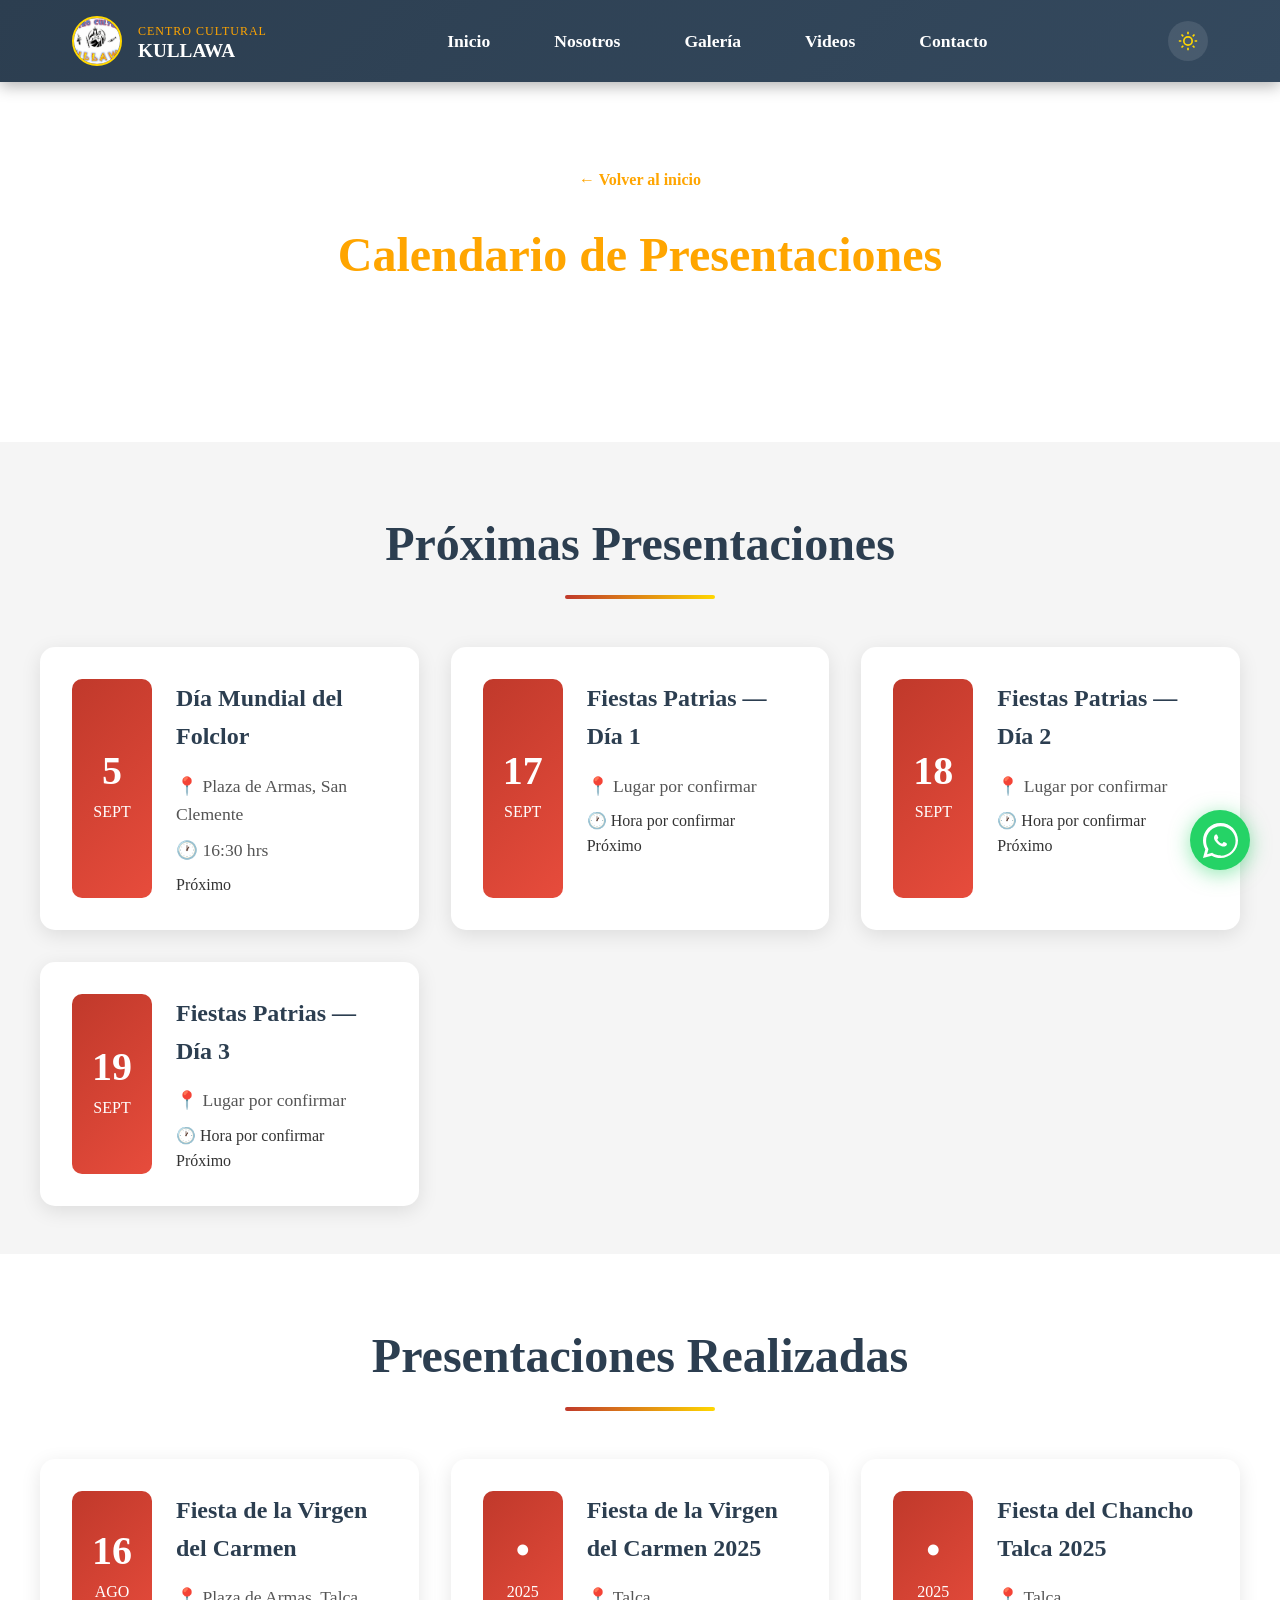
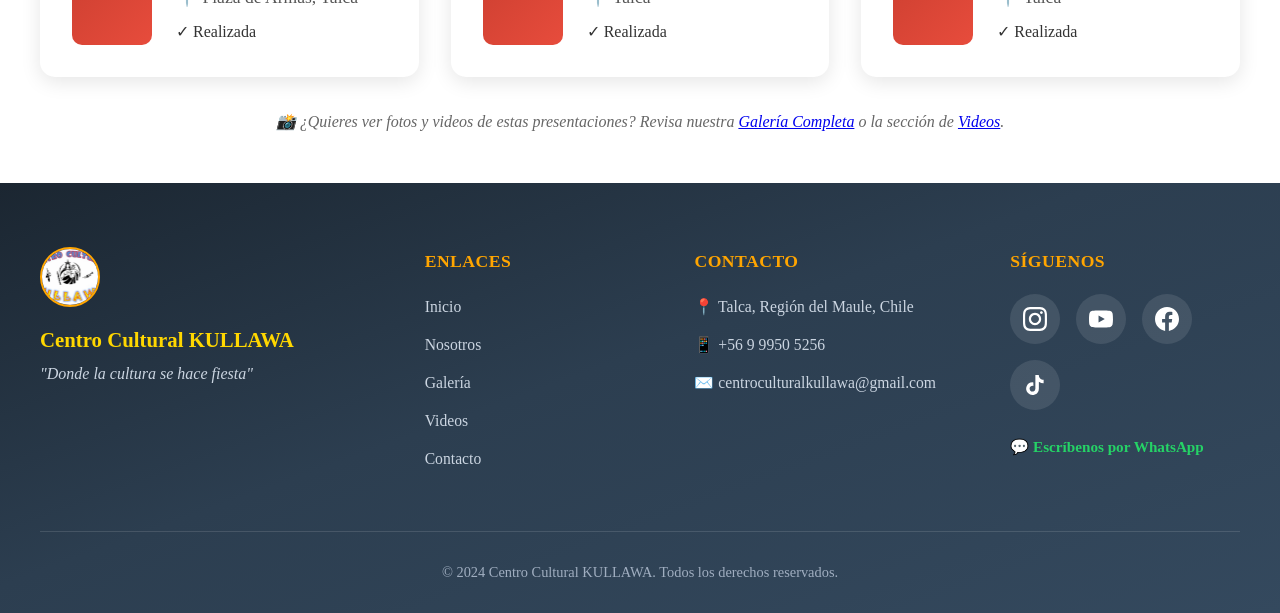
==== calendario.html @ d3cd5dd4 "Create calendario.html" ====
<!DOCTYPE html>
<html lang="es">
<head>
    <meta charset="UTF-8">
    <meta name="viewport" content="width=device-width, initial-scale=1.0">
    <title>Calendario de Presentaciones - Centro Cultural KULLAWA</title>
    <link rel="icon" type="image/png" href="assets/images/logo.png">
    <link rel="apple-touch-icon" href="assets/images/logo.png">
    <meta name="description" content="Calendario de presentaciones pasadas y próximas del Centro Cultural KULLAWA en Talca y la Región del Maule.">
    <link rel="stylesheet" href="styles.css">
</head>
<body>
    <!-- Navegación -->
    <nav>
        <div class="nav-container">
            <div class="logo-nav">
                <img src="assets/images/logo.png" alt="Logo KULLAWA">
                <div class="logo-text-container">
                    <span class="logo-subtitle">Centro Cultural</span>
                    <span class="logo-text">KULLAWA</span>
                </div>
            </div>
            <button class="menu-toggle" onclick="toggleMenu()">☰</button>
            <ul id="navMenu">
                <li><a href="index.html">Inicio</a></li>
                <li><a href="index.html#nosotros">Nosotros</a></li>
                <li><a href="galeria.html">Galería</a></li>
                <li><a href="index.html#videos">Videos</a></li>
                <li><a href="index.html#contacto">Contacto</a></li>
            </ul>
            <button class="theme-toggle" onclick="toggleTheme()" aria-label="Cambiar tema">
                <svg class="sun-icon" xmlns="http://www.w3.org/2000/svg" viewBox="0 0 24 24" fill="currentColor">
                    <path d="M12 18a6 6 0 1 1 0-12 6 6 0 0 1 0 12zm0-2a4 4 0 1 0 0-8 4 4 0 0 0 0 8zM11 1h2v3h-2V1zm0 19h2v3h-2v-3zM3.515 4.929l1.414-1.414L7.05 5.636 5.636 7.05 3.515 4.93zM16.95 18.364l1.414-1.414 2.121 2.121-1.414 1.414-2.121-2.121zm2.121-14.85l1.414 1.415-2.121 2.121-1.414-1.414 2.121-2.121zM5.636 16.95l1.414 1.414-2.121 2.121-1.414-1.414 2.121-2.121zM23 11v2h-3v-2h3zM4 11v2H1v-2h3z"/>
                </svg>
                <svg class="moon-icon" xmlns="http://www.w3.org/2000/svg" viewBox="0 0 24 24" fill="currentColor">
                    <path d="M10 7a7 7 0 0 0 12 4.9v.1c0 5.523-4.477 10-10 10S2 17.523 2 12 6.477 2 12 2h.1A6.979 6.979 0 0 0 10 7zm-6 5a8 8 0 0 0 15.062 3.762A9 9 0 0 1 8.238 4.938 7.999 7.999 0 0 0 4 12z"/>
                </svg>
            </button>
        </div>
    </nav>

    <!-- Encabezado -->
    <section class="gallery-page-header">
        <div class="section-content">
            <a href="index.html" class="back-home-link">← Volver al inicio</a>
            <h1 class="gallery-page-title">Calendario de Presentaciones</h1>
            <p class="gallery-page-subtitle">Revisa nuestras próximas presentaciones y las que ya hemos realizado</p>
        </div>
    </section>

    <!-- Próximas -->
    <section class="gallery-category">
        <div class="section-content">
            <h2>Próximas Presentaciones</h2>
            <div class="eventos-grid">
                <div class="evento-card fade-in">
                    <div class="evento-fecha">
                        <span class="dia">5</span>
                        <span class="mes">SEPT</span>
                    </div>
                    <div class="evento-info">
                        <h3>Día Mundial del Folclor</h3>
                        <p class="evento-lugar">📍 Plaza de Armas, San Clemente</p>
                        <p class="evento-hora">🕐 16:30 hrs</p>
                        <span class="evento-badge proximo">Próximo</span>
                        <div class="countdown" data-target="2026-09-05T16:30:00"></div>
                    </div>
                </div>

                <div class="evento-card fade-in">
                    <div class="evento-fecha">
                        <span class="dia">17</span>
                        <span class="mes">SEPT</span>
                    </div>
                    <div class="evento-info">
                        <h3>Fiestas Patrias — Día 1</h3>
                        <p class="evento-lugar">📍 Lugar por confirmar</p>
                        <p class="evento-tbd">🕐 Hora por confirmar</p>
                        <span class="evento-badge proximo">Próximo</span>
                    </div>
                </div>

                <div class="evento-card fade-in">
                    <div class="evento-fecha">
                        <span class="dia">18</span>
                        <span class="mes">SEPT</span>
                    </div>
                    <div class="evento-info">
                        <h3>Fiestas Patrias — Día 2</h3>
                        <p class="evento-lugar">📍 Lugar por confirmar</p>
                        <p class="evento-tbd">🕐 Hora por confirmar</p>
                        <span class="evento-badge proximo">Próximo</span>
                    </div>
                </div>

                <div class="evento-card fade-in">
                    <div class="evento-fecha">
                        <span class="dia">19</span>
                        <span class="mes">SEPT</span>
                    </div>
                    <div class="evento-info">
                        <h3>Fiestas Patrias — Día 3</h3>
                        <p class="evento-lugar">📍 Lugar por confirmar</p>
                        <p class="evento-tbd">🕐 Hora por confirmar</p>
                        <span class="evento-badge proximo">Próximo</span>
                    </div>
                </div>
            </div>
        </div>
    </section>

    <!-- Realizadas -->
    <section class="gallery-category">
        <div class="section-content">
            <h2>Presentaciones Realizadas</h2>
            <div class="eventos-grid">
                <div class="evento-card pasado fade-in">
                    <div class="evento-fecha">
                        <span class="dia">16</span>
                        <span class="mes">AGO</span>
                    </div>
                    <div class="evento-info">
                        <h3>Fiesta de la Virgen del Carmen</h3>
                        <p class="evento-lugar">📍 Plaza de Armas, Talca</p>
                        <span class="evento-badge realizado">✓ Realizada</span>
                    </div>
                </div>

                <div class="evento-card pasado fade-in">
                    <div class="evento-fecha">
                        <span class="dia">•</span>
                        <span class="mes">2025</span>
                    </div>
                    <div class="evento-info">
                        <h3>Fiesta de la Virgen del Carmen 2025</h3>
                        <p class="evento-lugar">📍 Talca</p>
                        <span class="evento-badge realizado">✓ Realizada</span>
                    </div>
                </div>

                <div class="evento-card pasado fade-in">
                    <div class="evento-fecha">
                        <span class="dia">•</span>
                        <span class="mes">2025</span>
                    </div>
                    <div class="evento-info">
                        <h3>Fiesta del Chancho Talca 2025</h3>
                        <p class="evento-lugar">📍 Talca</p>
                        <span class="evento-badge realizado">✓ Realizada</span>
                    </div>
                </div>
            </div>
            <div class="gallery-note">
                <p>📸 ¿Quieres ver fotos y videos de estas presentaciones? Revisa nuestra <a href="galeria.html">Galería Completa</a> o la sección de <a href="index.html#videos">Videos</a>.</p>
            </div>
        </div>
    </section>

    <!-- Footer -->
    <footer>
        <div class="footer-content">
            <div class="footer-col footer-brand">
                <img src="assets/images/logo.png" alt="Logo KULLAWA" class="footer-logo">
                <p class="footer-highlight">Centro Cultural KULLAWA</p>
                <p class="footer-eslogan">"Donde la cultura se hace fiesta"</p>
            </div>

            <div class="footer-col">
                <h4>Enlaces</h4>
                <ul class="footer-links">
                    <li><a href="index.html">Inicio</a></li>
                    <li><a href="index.html#nosotros">Nosotros</a></li>
                    <li><a href="galeria.html">Galería</a></li>
                    <li><a href="index.html#videos">Videos</a></li>
                    <li><a href="index.html#contacto">Contacto</a></li>
                </ul>
            </div>

            <div class="footer-col">
                <h4>Contacto</h4>
                <ul class="footer-contact">
                    <li>📍 Talca, Región del Maule, Chile</li>
                    <li>📱 +56 9 9950 5256</li>
                    <li>✉️ centroculturalkullawa@gmail.com</li>
                </ul>
            </div>

            <div class="footer-col">
                <h4>Síguenos</h4>
                <div class="social-icons">
                    <a href="https://www.instagram.com/centro_cultural_kullawa/" target="_blank" rel="noopener" aria-label="Instagram">
                        <svg xmlns="http://www.w3.org/2000/svg" viewBox="0 0 24 24" fill="currentColor">
                            <path d="M12 2.163c3.204 0 3.584.012 4.85.07 3.252.148 4.771 1.691 4.919 4.919.058 1.265.069 1.645.069 4.849 0 3.205-.012 3.584-.069 4.849-.149 3.225-1.664 4.771-4.919 4.919-1.266.058-1.644.07-4.85.07-3.204 0-3.584-.012-4.849-.07-3.26-.149-4.771-1.699-4.919-4.92-.058-1.265-.07-1.644-.07-4.849 0-3.204.013-3.583.07-4.849.149-3.227 1.664-4.771 4.919-4.919 1.266-.057 1.645-.069 4.849-.069zm0-2.163c-3.259 0-3.667.014-4.947.072-4.358.2-6.78 2.618-6.98 6.98-.059 1.281-.073 1.689-.073 4.948 0 3.259.014 3.668.072 4.948.2 4.358 2.618 6.78 6.98 6.98 1.281.058 1.689.072 4.948.072 3.259 0 3.668-.014 4.948-.072 4.354-.2 6.782-2.618 6.979-6.98.059-1.28.073-1.689.073-4.948 0-3.259-.014-3.667-.072-4.947-.196-4.354-2.617-6.78-6.979-6.98-1.281-.059-1.69-.073-4.949-.073zm0 5.838c-3.403 0-6.162 2.759-6.162 6.162s2.759 6.163 6.162 6.163 6.162-2.759 6.162-6.163c0-3.403-2.759-6.162-6.162-6.162zm0 10.162c-2.209 0-4-1.79-4-4 0-2.209 1.791-4 4-4s4 1.791 4 4c0 2.21-1.791 4-4 4zm6.406-11.845c-.796 0-1.441.645-1.441 1.44s.645 1.44 1.441 1.44c.795 0 1.439-.645 1.439-1.44s-.644-1.44-1.439-1.44z"/>
                        </svg>
                    </a>
                    <a href="https://www.youtube.com/@agrupacionfolcloricakullaw3959" target="_blank" rel="noopener" aria-label="YouTube">
                        <svg xmlns="http://www.w3.org/2000/svg" viewBox="0 0 24 24" fill="currentColor">
                            <path d="M23.498 6.186a3.016 3.016 0 0 0-2.122-2.136C19.505 3.545 12 3.545 12 3.545s-7.505 0-9.377.505A3.017 3.017 0 0 0 .502 6.186C0 8.07 0 12 0 12s0 3.93.502 5.814a3.016 3.016 0 0 0 2.122 2.136c1.871.505 9.376.505 9.376.505s7.505 0 9.377-.505a3.015 3.015 0 0 0 2.122-2.136C24 15.93 24 12 24 12s0-3.93-.502-5.814zM9.545 15.568V8.432L15.818 12l-6.273 3.568z"/>
                        </svg>
                    </a>
                    <a href="https://web.facebook.com/kullawa.kullawa" target="_blank" rel="noopener" aria-label="Facebook">
                        <svg xmlns="http://www.w3.org/2000/svg" viewBox="0 0 24 24" fill="currentColor">
                            <path d="M24 12.073c0-6.627-5.373-12-12-12s-12 5.373-12 12c0 5.99 4.388 10.954 10.125 11.854v-8.385H7.078v-3.47h3.047V9.43c0-3.007 1.792-4.669 4.533-4.669 1.312 0 2.686.235 2.686.235v2.953H15.83c-1.491 0-1.956.925-1.956 1.874v2.25h3.328l-.532 3.47h-2.796v8.385C19.612 23.027 24 18.062 24 12.073z"/>
                        </svg>
                    </a>
                    <a href="https://www.tiktok.com/@kullawa_talca" target="_blank" rel="noopener" aria-label="TikTok">
                        <svg xmlns="http://www.w3.org/2000/svg" viewBox="0 0 24 24" fill="currentColor">
                            <path d="M19.59 6.69a4.83 4.83 0 0 1-3.77-4.25V2h-3.45v13.67a2.89 2.89 0 0 1-5.2 1.74 2.89 2.89 0 0 1 2.31-4.64 2.93 2.93 0 0 1 .88.13V9.4a6.84 6.84 0 0 0-1-.05A6.33 6.33 0 0 0 5 20.1a6.34 6.34 0 0 0 10.86-4.43v-7a8.16 8.16 0 0 0 4.77 1.52v-3.4a4.85 4.85 0 0 1-1-.1z"/>
                        </svg>
                    </a>
                </div>
                <a href="https://wa.me/56999505256?text=Hola%20Centro%20Cultural%20Kullawa.%20Me%20gustaría%20más%20información%20acerca%20de..." target="_blank" rel="noopener" class="footer-whatsapp-link">💬 Escríbenos por WhatsApp</a>
            </div>
        </div>

        <div class="footer-bottom">
            <p>&copy; 2024 Centro Cultural KULLAWA. Todos los derechos reservados.</p>
        </div>
    </footer>

    <a href="https://wa.me/56999505256?text=Hola%20Centro%20Cultural%20Kullawa.%20Me%20gustaría%20más%20información%20acerca%20de..." class="whatsapp-float" target="_blank" rel="noopener" aria-label="Contactar por WhatsApp">
        <svg viewBox="0 0 32 32" xmlns="http://www.w3.org/2000/svg">
            <path fill="white" d="M16 0c-8.837 0-16 7.163-16 16 0 2.825 0.737 5.607 2.137 8.048l-2.137 7.952 7.933-2.127c2.42 1.37 5.173 2.127 8.067 2.127 8.837 0 16-7.163 16-16s-7.163-16-16-16zM16 29.467c-2.482 0-4.908-0.646-7.07-1.87l-0.507-0.292-4.713 1.262 1.262-4.669-0.292-0.508c-1.207-2.100-1.847-4.507-1.847-6.923 0-7.435 6.048-13.483 13.483-13.483s13.483 6.048 13.483 13.483c0 7.435-6.048 13.483-13.483 13.483zM21.305 18.421c-0.292-0.146-1.727-0.851-1.994-0.948-0.267-0.097-0.461-0.146-0.655 0.146s-0.753 0.948-0.923 1.143c-0.17 0.194-0.34 0.218-0.632 0.073s-1.232-0.454-2.346-1.448c-0.867-0.773-1.453-1.727-1.623-2.019s-0.018-0.45 0.128-0.595c0.131-0.131 0.292-0.34 0.438-0.51s0.194-0.292 0.292-0.486c0.097-0.194 0.049-0.364-0.024-0.51s-0.655-1.579-0.898-2.162c-0.236-0.568-0.476-0.491-0.655-0.5-0.17-0.008-0.364-0.010-0.558-0.010s-0.51 0.073-0.777 0.364c-0.267 0.292-1.020 0.997-1.020 2.432s1.044 2.821 1.189 3.015c0.146 0.194 2.058 3.139 4.983 4.403 0.695 0.3 1.237 0.479 1.660 0.614 0.698 0.223 1.333 0.191 1.836 0.116 0.56-0.084 1.727-0.706 1.970-1.388s0.243-1.267 0.17-1.388c-0.073-0.121-0.267-0.194-0.559-0.34z"/>
        </svg>
    </a>

    <button id="backToTop" class="back-to-top" aria-label="Volver arriba">
        <svg xmlns="http://www.w3.org/2000/svg" viewBox="0 0 24 24" fill="currentColor">
            <path d="M12 4l-8 8h5v8h6v-8h5z"/>
        </svg>
    </button>

    <div class="lightbox" id="lightbox">
        <button class="lightbox-close" id="lightbox-close">×</button>
        <img src="" alt="" id="lightbox-img">
    </div>

    <script src="script.js"></script>
</body>
</html>
---- styles.css ----
* {
    margin: 0;
    padding: 0;
    box-sizing: border-box;
}

body {
    font-family: 'Georgia', serif;
    line-height: 1.6;
    color: #333;
    scroll-behavior: smooth;
}

/* Navegación */
nav {
    background: linear-gradient(135deg, #2C3E50, #34495E);
    padding: 1rem 0;
    position: sticky;
    top: 0;
    z-index: 100;
    box-shadow: 0 4px 15px rgba(0,0,0,0.3);
    transition: padding 0.3s;
}

nav.scrolled {
    padding: 0.5rem 0;
}

nav.scrolled .logo-nav img {
    width: 40px;
    height: 40px;
}

.nav-container {
    max-width: 1200px;
    margin: 0 auto;
    display: flex;
    justify-content: space-between;
    align-items: center;
    padding: 0 2rem;
    gap: 2rem;
}

.logo-nav {
    display: flex;
    align-items: center;
    gap: 1rem;
}

.logo-nav img {
    width: 50px;
    height: 50px;
    border-radius: 50%;
    border: 2px solid #FFD700;
    object-fit: cover;
    background: white;
}

.logo-text-container {
    display: flex;
    flex-direction: column;
}

.logo-subtitle {
    color: #FFA500;
    font-size: 0.75rem;
    font-weight: normal;
    text-transform: uppercase;
    letter-spacing: 1px;
}

.logo-text {
    color: white;
    font-weight: bold;
    font-size: 1.2rem;
    line-height: 1;
}

nav ul {
    list-style: none;
    display: flex;
    gap: 2rem;
}

nav a {
    color: white;
    text-decoration: none;
    font-weight: bold;
    font-size: 1.1rem;
    transition: all 0.3s;
    padding: 0.5rem 1rem;
    border-radius: 5px;
}

nav a:hover {
    background-color: #FFD700;
    color: #2C3E50;
}

nav a.active-link {
    background-color: rgba(255, 165, 0, 0.25);
    color: #FFA500;
}

/* Botón Toggle Tema */
.theme-toggle {
    background: rgba(255, 255, 255, 0.1);
    border: none;
    border-radius: 50%;
    width: 40px;
    height: 40px;
    cursor: pointer;
    display: flex;
    align-items: center;
    justify-content: center;
    transition: all 0.3s;
    flex-shrink: 0;
}

.theme-toggle:hover {
    background: rgba(255, 255, 255, 0.2);
    transform: rotate(20deg);
}

.theme-toggle svg {
    width: 20px;
    height: 20px;
    color: #FFD700;
}

.sun-icon {
    display: block;
}

.moon-icon {
    display: none;
}

body.dark-mode .sun-icon {
    display: none;
}

body.dark-mode .moon-icon {
    display: block;
}

/* Hero / Banner Principal */
.hero {
    background: linear-gradient(rgba(44, 62, 80, 0.85), rgba(52, 73, 94, 0.75)),
                url('https://images.unsplash.com/photo-1533174072545-7a4b6ad7a6c3?w=1600') center/cover !important;
    min-height: 130vh;
    display: flex;
    flex-direction: column;
    justify-content: flex-start;
    align-items: center;
    text-align: center;
    color: white !important;
    padding: 2rem;
    padding-top: 8vh;
    position: relative;
    z-index: 1;
}

.hero-content {
    max-width: 800px;
    color: white !important;
}

.hero-content h1,
.hero-content p {
    color: white !important;
}

/* Logo del Hero - RECTANGULAR */
.hero-logo {
    width: 320px;
    max-width: 85%;
    height: auto;
    border-radius: 16px;
    border: 4px solid #FFA500;
    margin-bottom: 2rem;
    box-shadow: 0 10px 40px rgba(255, 165, 0, 0.5);
    animation: float 3s ease-in-out infinite;
    object-fit: contain;
    background: white;
    padding: 12px;
    display: block;
    margin-left: auto;
    margin-right: auto;
}

@keyframes float {
    0%, 100% { 
        transform: translateY(0);
    }
    50% { 
        transform: translateY(-15px);
    }
}

.hero h1 {
    font-size: 4rem;
    margin-bottom: 1rem;
    text-shadow: 3px 3px 6px rgba(0,0,0,0.5);
    color: #FFA500 !important;
    letter-spacing: 2px;
    position: relative;
    z-index: 3;
}

.hero .subtitle {
    font-size: 2rem;
    margin-bottom: 1rem;
    color: #FFFFFF !important;
}

.hero .eslogan {
    font-size: 1.8rem;
    font-style: italic;
    color: #FFA500 !important;
    text-shadow: 2px 2px 4px rgba(0,0,0,0.5);
    margin-bottom: 2rem;
}

.hero p {
    font-size: 1.3rem;
    margin-bottom: 2rem;
    color: #FFFFFF !important;
}

/* Wrapper del botón CTA - le da espacio real dentro del Hero */
.cta-wrapper {
    width: 100%;
    display: flex;
    justify-content: center;
    flex: 1;
    align-items: flex-start;
    padding-top: 2rem;
}

.cta-button {
    display: inline-block;
    background: linear-gradient(135deg, #FFA500, #FF8C00);
    color: #2C3E50;
    padding: 1rem 3rem;
    border-radius: 50px;
    text-decoration: none;
    font-weight: bold;
    font-size: 1.2rem;
    transition: all 0.3s;
    box-shadow: 0 5px 20px rgba(255, 140, 0, 0.4);
    position: sticky;
    top: 40vh;
    z-index: 50;
}

.cta-button:hover {
    transform: translateY(-3px);
    box-shadow: 0 8px 25px rgba(255, 140, 0, 0.6);
    background: linear-gradient(135deg, #FF8C00, #FF6B00);
}

.scroll-indicator {
    position: absolute;
    bottom: 30px;
    animation: bounce 2s infinite;
}

.scroll-indicator span {
    display: block;
    width: 30px;
    height: 50px;
    border: 2px solid #FFD700;
    border-radius: 25px;
    position: relative;
}

.scroll-indicator span::before {
    content: '';
    position: absolute;
    top: 10px;
    left: 50%;
    width: 6px;
    height: 6px;
    background: #FFD700;
    border-radius: 50%;
    transform: translateX(-50%);
    animation: scroll 2s infinite;
}

@keyframes bounce {
    0%, 20%, 50%, 80%, 100% { transform: translateY(0); }
    40% { transform: translateY(-10px); }
    60% { transform: translateY(-5px); }
}

@keyframes scroll {
    0% { opacity: 1; top: 10px; }
    100% { opacity: 0; top: 30px; }
}

/* Secciones con altura completa */
section {
    min-height: 100vh;
    padding: 5rem 2rem;
    display: flex;
    flex-direction: column;
    justify-content: center;
    position: relative;
    z-index: 2;
}

.section-content {
    max-width: 1200px;
    margin: 0 auto;
    width: 100%;
}

section:nth-child(even) {
    background: #FFFFFF;
}

section:nth-child(odd):not(.hero) {
    background: #F5F5F5;
}

h2 {
    font-size: 3rem;
    color: #2C3E50;
    margin-bottom: 3rem;
    text-align: center;
    position: relative;
    padding-bottom: 1rem;
    padding-top: 1rem;
}

h2::after {
    content: '';
    position: absolute;
    bottom: 0;
    left: 50%;
    transform: translateX(-50%);
    width: 150px;
    height: 4px;
    background: linear-gradient(90deg, #C0392B, #FFD700);
    border-radius: 2px;
}

/* Sobre Nosotros */
.about-content {
    display: grid;
    grid-template-columns: 1fr 1fr;
    gap: 4rem;
    align-items: center;
}

.about-text {
    font-size: 1.2rem;
    line-height: 2;
    color: #2C3E50;
}

.about-text strong {
    color: #C0392B;
    font-size: 1.3rem;
}

.about-highlight {
    background: linear-gradient(135deg, #C0392B, #E74C3C);
    color: white;
    padding: 2rem;
    border-radius: 15px;
    margin-top: 2rem;
    box-shadow: 0 5px 20px rgba(192, 57, 43, 0.3);
}

.about-highlight h3 {
    color: #FFD700;
    margin-bottom: 1rem;
}

.about-highlight p {
    color: white;
    margin: 0.5rem 0;
}

.about-highlight p strong {
    color: #FFD700;
    font-weight: bold;
}

.about-image {
    width: 100%;
    height: 500px;
    object-fit: cover;
    border-radius: 20px;
    box-shadow: 0 10px 40px rgba(0,0,0,0.2);
    border: 5px solid #FFD700;
}

/* Estadísticas */
.stats-row {
    display: flex;
    justify-content: center;
    gap: 4rem;
    flex-wrap: wrap;
    margin-top: 3rem;
    padding-top: 2.5rem;
    border-top: 2px solid rgba(0,0,0,0.08);
}

.stat-item {
    text-align: center;
}

.stat-num {
    display: block;
    font-size: 2.8rem;
    font-weight: bold;
    color: #C0392B;
    line-height: 1;
}

.stat-label {
    display: block;
    font-size: 0.9rem;
    color: #555;
    text-transform: uppercase;
    letter-spacing: 0.5px;
    margin-top: 0.5rem;
}

body.dark-mode .stats-row {
    border-color: rgba(255,255,255,0.1);
}

body.dark-mode .stat-label {
    color: #ccc;
}

/* Cuadros / Danzas */
.cuadros-title {
    text-align: center;
    font-size: 1.8rem;
    color: #2C3E50;
    margin-top: 3rem;
    margin-bottom: 2rem;
}

body.dark-mode .cuadros-title {
    color: #FFA500;
}

.cuadros-grid {
    display: grid;
    grid-template-columns: repeat(auto-fit, minmax(240px, 1fr));
    gap: 1.5rem;
}

.cuadro-card {
    color: white;
    border-radius: 15px;
    padding: 1.8rem;
    box-shadow: 0 8px 25px rgba(0,0,0,0.15);
    transition: transform 0.3s, box-shadow 0.3s;
}

.cuadro-card:hover {
    transform: translateY(-6px);
    box-shadow: 0 12px 30px rgba(0,0,0,0.25);
}

.cuadro-card h3 {
    margin-bottom: 0.6rem;
    font-size: 1.3rem;
}

.cuadro-card p {
    font-size: 0.95rem;
    line-height: 1.5;
    opacity: 0.95;
    margin: 0;
}

.cuadro-1 { background: linear-gradient(135deg, #C0392B, #E74C3C); }
.cuadro-2 { background: linear-gradient(135deg, #2C3E50, #34495E); }
.cuadro-3 { background: linear-gradient(135deg, #FFA500, #FF8C00); color: #2C3E50; }
.cuadro-4 { background: linear-gradient(135deg, #8E44AD, #9B59B6); }
.cuadro-5 { background: linear-gradient(135deg, #16A085, #1ABC9C); }
.cuadro-6 { background: linear-gradient(135deg, #D35400, #E67E22); }
.cuadro-7 { background: linear-gradient(135deg, #34495E, #2C3E50); }

/* Galería */
.gallery-grid {
    display: grid;
    grid-template-columns: repeat(auto-fit, minmax(350px, 1fr));
    gap: 2rem;
    margin-top: 2rem;
}

.gallery-item {
    position: relative;
    overflow: hidden;
    border-radius: 15px;
    box-shadow: 0 10px 30px rgba(0,0,0,0.2);
    transition: transform 0.3s;
    cursor: pointer;
}

.gallery-item:hover {
    transform: scale(1.05);
}

.gallery-item img {
    width: 100%;
    height: 280px;
    object-fit: cover;
    display: block;
}

.gallery-caption {
    padding: 1.1rem 1rem;
    background: white;
    text-align: center;
}

.gallery-caption h3 {
    color: #2C3E50;
    font-size: 1.05rem;
    font-weight: 600;
    margin: 0;
    letter-spacing: 0.3px;
}

body.dark-mode .gallery-caption {
    background: #2C2C2C;
}

body.dark-mode .gallery-caption h3 {
    color: #FFA500;
}

.gallery-overlay {
    position: absolute;
    bottom: 0;
    left: 0;
    right: 0;
    background: linear-gradient(transparent, rgba(44, 62, 80, 0.97));
    padding: 1.5rem;
    color: white;
    transform: translateY(100%);
    transition: transform 0.3s;
}

.gallery-overlay h3 {
    color: #FFD700;
    margin-bottom: 0.5rem;
}

.gallery-item:hover .gallery-overlay {
    transform: translateY(0);
}

/* Footer nuevo */
footer {
    background: linear-gradient(160deg, #1B2631, #2C3E50 45%, #34495E);
    color: white;
    padding: 4rem 2rem 0;
}

.footer-content {
    max-width: 1200px;
    margin: 0 auto;
    display: grid;
    grid-template-columns: 1.5fr 1fr 1.2fr 1fr;
    gap: 2.5rem;
    padding-bottom: 3rem;
    border-bottom: 1px solid rgba(255, 255, 255, 0.12);
    text-align: left;
}

.footer-col h4 {
    color: #FFA500;
    font-size: 1.1rem;
    margin-bottom: 1.2rem;
    text-transform: uppercase;
    letter-spacing: 0.5px;
}

.footer-brand {
    display: flex;
    flex-direction: column;
    align-items: flex-start;
}

.footer-logo {
    width: 60px;
    height: 60px;
    border-radius: 50%;
    border: 2px solid #FFA500;
    background: white;
    object-fit: cover;
    margin-bottom: 1rem;
}

.footer-brand .footer-highlight {
    color: #FFD700;
    font-weight: bold;
    font-size: 1.3rem;
    margin: 0 0 0.3rem;
}

.footer-eslogan {
    color: #cbd5e1;
    font-style: italic;
    margin: 0;
}

.footer-links,
.footer-contact {
    list-style: none;
}

.footer-links li,
.footer-contact li {
    margin-bottom: 0.8rem;
    color: #cbd5e1;
    font-size: 0.98rem;
}

.footer-links a {
    color: #cbd5e1;
    text-decoration: none;
    transition: color 0.3s;
}

.footer-links a:hover {
    color: #FFA500;
}

.footer-col .social-icons {
    justify-content: flex-start;
    gap: 1rem;
    margin-bottom: 1.5rem;
}

.footer-whatsapp-link {
    display: inline-block;
    color: #25D366;
    text-decoration: none;
    font-weight: bold;
    font-size: 0.95rem;
    transition: color 0.3s;
}

.footer-whatsapp-link:hover {
    color: #FFA500;
}

.footer-bottom {
    max-width: 1200px;
    margin: 0 auto;
    padding: 1.5rem 0;
    text-align: center;
}

.footer-bottom p {
    margin: 0.3rem 0;
    font-size: 0.9rem;
    color: #a0aec0;
}

/* Videos */
.videos-intro {
    text-align: center;
    margin-bottom: 3rem;
}

.videos-intro p {
    font-size: 1.2rem;
    color: #2C3E50;
}

.videos-grid {
    display: grid;
    grid-template-columns: repeat(auto-fit, minmax(400px, 1fr));
    gap: 2rem;
    margin-top: 2rem;
}

.video-item {
    background: white;
    border-radius: 15px;
    overflow: hidden;
    box-shadow: 0 10px 30px rgba(0,0,0,0.15);
    transition: transform 0.3s;
}

.video-item:hover {
    transform: translateY(-5px);
}

.video-container {
    position: relative;
    padding-bottom: 56.25%;
    height: 0;
    overflow: hidden;
    background: #2C3E50;
}

.video-container iframe {
    position: absolute;
    top: 0;
    left: 0;
    width: 100%;
    height: 100%;
}

.video-info {
    padding: 1.5rem;
}

.video-info h3 {
    color: #2C3E50;
    margin-bottom: 0.5rem;
}

.video-info p {
    color: #555;
}

/* Próximas Presentaciones */
.eventos-grid {
    display: grid;
    grid-template-columns: repeat(auto-fit, minmax(300px, 1fr));
    gap: 2rem;
    margin-top: 2rem;
}

.evento-card {
    background: white;
    border-radius: 15px;
    padding: 2rem;
    box-shadow: 0 5px 20px rgba(0,0,0,0.1);
    display: flex;
    gap: 1.5rem;
    transition: transform 0.3s, box-shadow 0.3s;
}

.evento-card:hover {
    transform: translateY(-5px);
    box-shadow: 0 8px 30px rgba(0,0,0,0.15);
}

.evento-fecha {
    background: linear-gradient(135deg, #C0392B, #E74C3C);
    color: white;
    border-radius: 10px;
    padding: 1rem;
    text-align: center;
    min-width: 80px;
    display: flex;
    flex-direction: column;
    justify-content: center;
}

.evento-fecha .dia {
    font-size: 2.5rem;
    font-weight: bold;
    line-height: 1;
}

.evento-fecha .mes {
    font-size: 1rem;
    text-transform: uppercase;
    margin-top: 0.5rem;
}

.evento-info h3 {
    color: #2C3E50;
    margin-bottom: 1rem;
    font-size: 1.5rem;
}

.evento-lugar,
.evento-hora {
    color: #555;
    margin: 0.5rem 0;
    font-size: 1.1rem;
}

.countdown {
    margin-top: 1rem;
    display: flex;
    gap: 0.8rem;
}

.countdown-unit {
    background: #2C3E50;
    color: white;
    border-radius: 8px;
    padding: 0.5rem 0.8rem;
    text-align: center;
    min-width: 55px;
}

.countdown-unit .num {
    display: block;
    font-size: 1.4rem;
    font-weight: bold;
    color: #FFA500;
}

.countdown-unit .label {
    display: block;
    font-size: 0.7rem;
    text-transform: uppercase;
}

.countdown-today {
    margin-top: 1rem;
    background: linear-gradient(135deg, #C0392B, #E74C3C);
    color: white;
    padding: 0.6rem 1.2rem;
    border-radius: 25px;
    font-weight: bold;
    display: inline-block;
}

/* Compartir */
.share-block {
    margin-top: 3rem;
    text-align: center;
}

.share-block p {
    color: #2C3E50;
    margin-bottom: 1rem;
    font-weight: bold;
}

.share-icons {
    display: flex;
    justify-content: center;
    gap: 1rem;
}

.share-icons a {
    width: 45px;
    height: 45px;
    border-radius: 50%;
    display: flex;
    align-items: center;
    justify-content: center;
    transition: transform 0.3s;
}

.share-icons a:hover {
    transform: translateY(-4px);
}

.share-icons svg {
    width: 22px;
    height: 22px;
}

.share-whatsapp {
    background: #25D366;
}

.share-facebook {
    background: #1877F2;
}

.share-instagram {
    background: #E4405F;
}

.share-tiktok {
    background: #000000;
}

/* Botón Ver Galería Completa */
.gallery-cta {
    text-align: center;
    margin-top: 2.5rem;
}

.gallery-full-btn {
    display: inline-block;
    background: linear-gradient(135deg, #2C3E50, #34495E);
    color: white;
    padding: 1rem 2.5rem;
    border-radius: 50px;
    text-decoration: none;
    font-weight: bold;
    transition: all 0.3s;
    box-shadow: 0 5px 20px rgba(44, 62, 80, 0.3);
}

.gallery-full-btn:hover {
    transform: translateY(-3px);
    background: linear-gradient(135deg, #FFA500, #FF8C00);
    color: #2C3E50;
}

/* Página Galería Completa */
.gallery-page-header {
    background: linear-gradient(135deg, #2C3E50, #34495E);
    min-height: 40vh;
    color: white;
    text-align: center;
    justify-content: center;
    padding-top: 4rem;
}

.back-home-link {
    color: #FFA500;
    text-decoration: none;
    font-weight: bold;
    display: inline-block;
    margin-bottom: 1.5rem;
    transition: color 0.3s;
}

.back-home-link:hover {
    color: #FFD700;
}

.gallery-page-title {
    font-size: 3rem;
    color: #FFA500;
    margin-bottom: 1rem;
}

.gallery-page-subtitle {
    font-size: 1.2rem;
    color: white;
    max-width: 600px;
    margin: 0 auto;
}

.gallery-category {
    min-height: auto;
    padding: 3rem 2rem;
}

.gallery-note {
    text-align: center;
    margin-top: 2rem;
    color: #666;
    font-style: italic;
}

body.dark-mode .gallery-note {
    color: #aaa;
}

/* Formulario de Contacto */
.contact-container {
    max-width: 700px;
    margin: 0 auto;
}

.contact-intro {
    text-align: center;
    margin-bottom: 3rem;
    font-size: 1.2rem;
    color: #2C3E50;
}

.form-group {
    margin-bottom: 2rem;
}

.form-group label {
    display: block;
    margin-bottom: 0.8rem;
    color: #2C3E50;
    font-weight: bold;
    font-size: 1.1rem;
}

.form-group input,
.form-group textarea {
    width: 100%;
    padding: 1rem;
    border: 3px solid #2C3E50;
    border-radius: 10px;
    font-size: 1rem;
    font-family: inherit;
    transition: all 0.3s;
}

.form-group input:focus,
.form-group textarea:focus {
    outline: none;
    border-color: #FFD700;
    box-shadow: 0 0 15px rgba(255, 215, 0, 0.3);
}

.form-group textarea {
    resize: vertical;
    min-height: 200px;
}

.submit-btn {
    background: linear-gradient(135deg, #C0392B, #E74C3C);
    color: white;
    padding: 1.2rem 4rem;
    border: none;
    border-radius: 50px;
    font-size: 1.2rem;
    font-weight: bold;
    cursor: pointer;
    transition: all 0.3s;
    width: 100%;
    box-shadow: 0 5px 20px rgba(192, 57, 43, 0.4);
}

.submit-btn:hover {
    transform: translateY(-3px);
    box-shadow: 0 8px 25px rgba(192, 57, 43, 0.6);
    background: linear-gradient(135deg, #FFA500, #FF8C00);
    color: #2C3E50;
}

/* Footer */
footer {
    background: linear-gradient(160deg, #1B2631, #2C3E50 45%, #34495E);
    color: white;
    padding: 4rem 2rem 0;
}

.social-icons {
    display: flex;
    justify-content: center;
    gap: 2rem;
    flex-wrap: wrap;
}

.social-icons a {
    display: flex;
    align-items: center;
    justify-content: center;
    width: 50px;
    height: 50px;
    background: rgba(255, 255, 255, 0.1);
    border-radius: 50%;
    transition: all 0.3s;
    border: 2px solid transparent;
}

.social-icons a:hover {
    background: #FFD700;
    transform: translateY(-5px) scale(1.1);
    border-color: #FFD700;
}

.social-icons svg {
    width: 24px;
    height: 24px;
    color: white;
    transition: color 0.3s;
}

.social-icons a:hover svg {
    color: #2C3E50;
}

/* Botón WhatsApp Flotante */
.whatsapp-float {
    position: fixed;
    bottom: 30px;
    right: 30px;
    background: #25D366;
    width: 60px;
    height: 60px;
    border-radius: 50%;
    display: flex;
    align-items: center;
    justify-content: center;
    box-shadow: 0 4px 20px rgba(37, 211, 102, 0.5);
    z-index: 999;
    transition: all 0.3s;
    animation: pulse-whatsapp 2s infinite;
}

.whatsapp-float:hover {
    transform: scale(1.1);
    box-shadow: 0 6px 25px rgba(37, 211, 102, 0.7);
}

.whatsapp-float svg {
    width: 35px;
    height: 35px;
}

@keyframes pulse-whatsapp {
    0% { box-shadow: 0 4px 20px rgba(37, 211, 102, 0.5); }
    50% { box-shadow: 0 4px 30px rgba(37, 211, 102, 0.8); }
    100% { box-shadow: 0 4px 20px rgba(37, 211, 102, 0.5); }
}

/* Botón Volver Arriba */
.back-to-top {
    position: fixed;
    bottom: 30px;
    right: 100px;
    background: linear-gradient(135deg, #FFA500, #FF8C00);
    color: #2C3E50;
    width: 60px;
    height: 60px;
    border-radius: 50%;
    border: none;
    display: flex;
    align-items: center;
    justify-content: center;
    box-shadow: 0 4px 20px rgba(255, 140, 0, 0.5);
    z-index: 999;
    cursor: pointer;
    transition: all 0.3s;
    opacity: 0;
    visibility: hidden;
    transform: translateY(20px);
}

.back-to-top.visible {
    opacity: 1;
    visibility: visible;
    transform: translateY(0);
}

.back-to-top:hover {
    transform: translateY(-5px) scale(1.1);
    box-shadow: 0 6px 25px rgba(255, 140, 0, 0.7);
}

.back-to-top svg {
    width: 26px;
    height: 26px;
}

/* Lightbox de Galería */
.lightbox {
    display: none;
    position: fixed;
    top: 0;
    left: 0;
    width: 100%;
    height: 100%;
    background: rgba(0, 0, 0, 0.9);
    z-index: 2000;
    align-items: center;
    justify-content: center;
    padding: 2rem;
}

.lightbox.active {
    display: flex;
}

.lightbox img {
    max-width: 90%;
    max-height: 85vh;
    border-radius: 10px;
    box-shadow: 0 10px 50px rgba(0,0,0,0.5);
}

.lightbox-close {
    position: absolute;
    top: 20px;
    right: 30px;
    background: rgba(255, 255, 255, 0.1);
    border: 2px solid #FFA500;
    color: white;
    width: 45px;
    height: 45px;
    border-radius: 50%;
    font-size: 1.8rem;
    cursor: pointer;
    display: flex;
    align-items: center;
    justify-content: center;
    transition: all 0.3s;
}

.lightbox-close:hover {
    background: #FFA500;
    color: #2C3E50;
}

/* Mapa Google */
.map-container {
    margin-top: 3rem;
    border-radius: 15px;
    overflow: hidden;
    box-shadow: 0 10px 30px rgba(0,0,0,0.15);
}

.map-container iframe {
    width: 100%;
    height: 350px;
    border: 0;
    display: block;
}

/* Aviso de Cookies */
.cookie-banner {
    position: fixed;
    bottom: -200px;
    left: 0;
    right: 0;
    background: #2C3E50;
    color: white;
    padding: 1.5rem 2rem;
    display: flex;
    flex-wrap: wrap;
    align-items: center;
    justify-content: center;
    gap: 1.5rem;
    z-index: 2000;
    box-shadow: 0 -4px 20px rgba(0,0,0,0.3);
    transition: bottom 0.5s;
}

.cookie-banner.visible {
    bottom: 0;
}

.cookie-banner p {
    margin: 0;
    max-width: 600px;
    text-align: center;
    font-size: 0.95rem;
}

.cookie-accept-btn {
    background: linear-gradient(135deg, #FFA500, #FF8C00);
    color: #2C3E50;
    border: none;
    padding: 0.7rem 2rem;
    border-radius: 25px;
    font-weight: bold;
    cursor: pointer;
    transition: all 0.3s;
    white-space: nowrap;
}

.cookie-accept-btn:hover {
    transform: translateY(-2px);
}

/* Animación de entrada */
.fade-in {
    opacity: 0;
    transform: translateY(50px);
    transition: opacity 0.8s, transform 0.8s;
}

.fade-in.visible {
    opacity: 1;
    transform: translateY(0);
}

/* Modo Oscuro */
body.dark-mode {
    background: #1a1a1a;
    color: #e0e0e0;
}

body.dark-mode section:nth-child(even) {
    background: #2C2C2C;
}

body.dark-mode section:nth-child(odd):not(.hero) {
    background: #222;
}

body.dark-mode h2 {
    color: #FFA500;
}

body.dark-mode .about-text,
body.dark-mode .contact-intro,
body.dark-mode .videos-intro p {
    color: #e0e0e0;
}

body.dark-mode .gallery-item,
body.dark-mode .video-item,
body.dark-mode .evento-card {
    background: #2C2C2C;
}

body.dark-mode .form-group input,
body.dark-mode .form-group textarea {
    background: #2C2C2C;
    color: #e0e0e0;
    border-color: #555;
}

body.dark-mode .form-group label {
    color: #FFA500;
}

body.dark-mode .evento-info h3,
body.dark-mode .video-info h3 {
    color: #FFD700;
}

body.dark-mode .evento-lugar,
body.dark-mode .evento-hora,
body.dark-mode .video-info p {
    color: #ccc;
}

/* Menu hamburguesa para móvil */
.menu-toggle {
    display: none;
    background: none;
    border: none;
    color: white;
    font-size: 1.5rem;
    cursor: pointer;
}

/* Responsive */
@media (max-width: 768px) {
    .hero-logo {
        width: 220px;
    }

    .hero h1 {
        font-size: 2.5rem;
    }

    .hero .subtitle {
        font-size: 1.5rem;
    }

    .hero .eslogan {
        font-size: 1.3rem;
    }

    .about-content {
        grid-template-columns: 1fr;
    }

    .nav-container {
        flex-wrap: wrap;
    }

    .menu-toggle {
        display: block;
        order: 2;
    }

    .theme-toggle {
        order: 3;
    }

    nav ul {
        display: none;
        width: 100%;
        order: 4;
        flex-direction: column;
        gap: 0.5rem;
        padding: 1rem 0;
    }

    nav ul.active {
        display: flex;
    }

    .videos-grid,
    .gallery-grid {
        grid-template-columns: 1fr;
    }

    h2 {
        font-size: 2rem;
    }

    section {
        min-height: auto;
        padding: 3rem 1rem;
    }

    .whatsapp-float {
        bottom: 20px;
        right: 20px;
        width: 55px;
        height: 55px;
    }

    .back-to-top {
        bottom: 85px;
        right: 20px;
        width: 50px;
        height: 50px;
    }

    /* Footer responsive */
    .footer-content {
        grid-template-columns: 1fr;
        gap: 2.5rem;
        text-align: center;
    }

    .footer-brand {
        align-items: center;
    }

    .footer-col .social-icons {
        justify-content: center;
    }

    .footer-links,
    .footer-contact {
        padding: 0;
    }

    /* Mapa responsive */
    .map-container iframe {
        height: 250px;
    }

    /* Página galería responsive */
    .gallery-page-title {
        font-size: 2rem;
    }

    .gallery-page-subtitle {
        font-size: 1rem;
        padding: 0 1rem;
    }
}
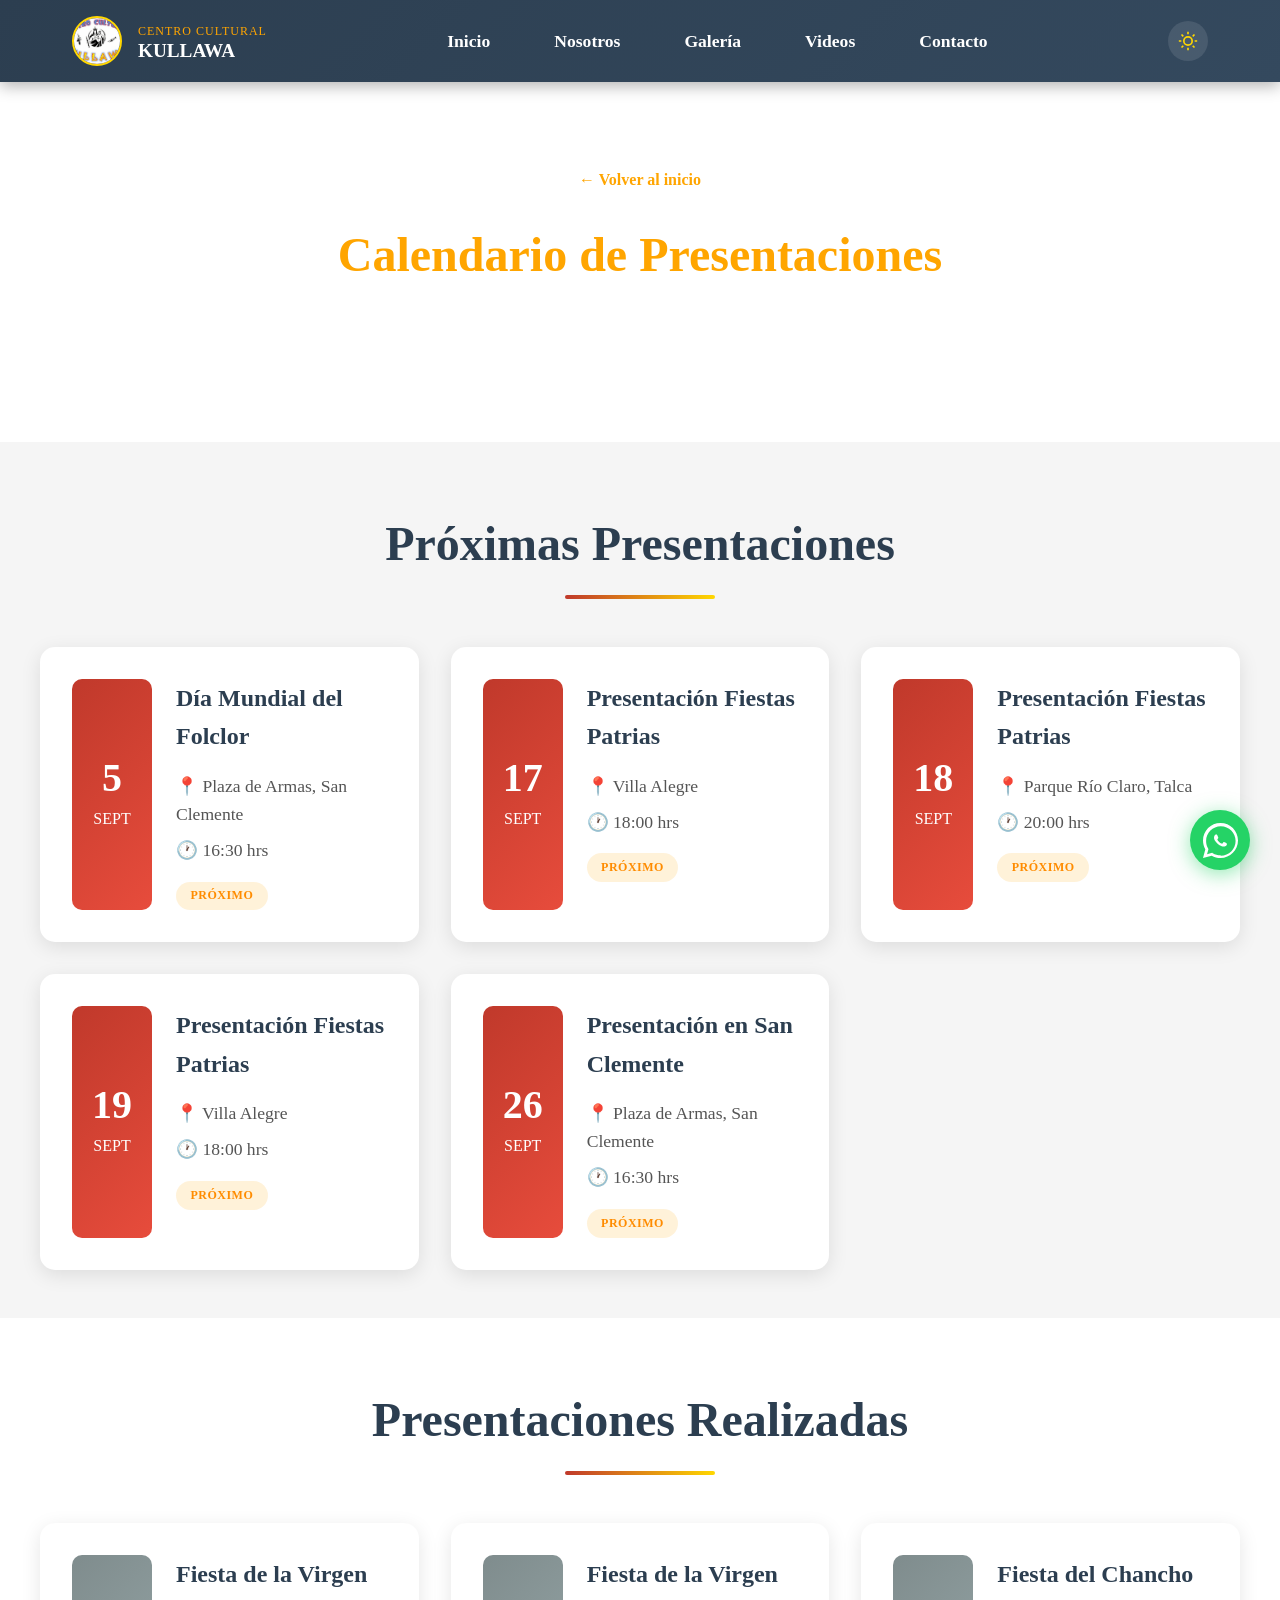
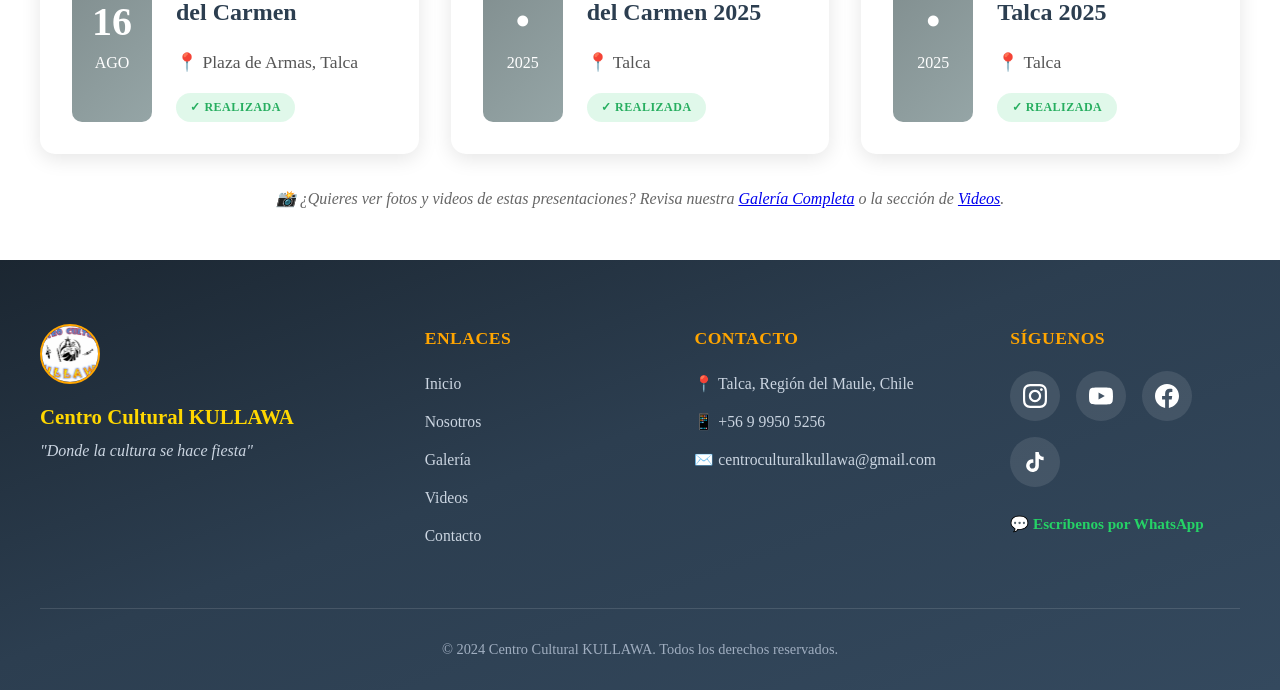
==== commit d217c4c7: "actualización fechas" ====
--- a/calendario.html
+++ b/calendario.html
@@ -73,10 +73,11 @@
                         <span class="mes">SEPT</span>
                     </div>
                     <div class="evento-info">
-                        <h3>Fiestas Patrias — Día 1</h3>
-                        <p class="evento-lugar">📍 Lugar por confirmar</p>
-                        <p class="evento-tbd">🕐 Hora por confirmar</p>
-                        <span class="evento-badge proximo">Próximo</span>
+                        <h3>Presentación Fiestas Patrias</h3>
+                        <p class="evento-lugar">📍 Villa Alegre</p>
+                        <p class="evento-hora">🕐 18:00 hrs</p>
+                        <span class="evento-badge proximo">Próximo</span>
+                        <div class="countdown" data-target="2026-09-17T18:00:00"></div>
                     </div>
                 </div>
 
@@ -86,10 +87,11 @@
                         <span class="mes">SEPT</span>
                     </div>
                     <div class="evento-info">
-                        <h3>Fiestas Patrias — Día 2</h3>
-                        <p class="evento-lugar">📍 Lugar por confirmar</p>
-                        <p class="evento-tbd">🕐 Hora por confirmar</p>
-                        <span class="evento-badge proximo">Próximo</span>
+                        <h3>Presentación Fiestas Patrias</h3>
+                        <p class="evento-lugar">📍 Parque Río Claro, Talca</p>
+                        <p class="evento-hora">🕐 20:00 hrs</p>
+                        <span class="evento-badge proximo">Próximo</span>
+                        <div class="countdown" data-target="2026-09-18T20:00:00"></div>
                     </div>
                 </div>
 
@@ -99,10 +101,25 @@
                         <span class="mes">SEPT</span>
                     </div>
                     <div class="evento-info">
-                        <h3>Fiestas Patrias — Día 3</h3>
-                        <p class="evento-lugar">📍 Lugar por confirmar</p>
-                        <p class="evento-tbd">🕐 Hora por confirmar</p>
-                        <span class="evento-badge proximo">Próximo</span>
+                        <h3>Presentación Fiestas Patrias</h3>
+                        <p class="evento-lugar">📍 Villa Alegre</p>
+                        <p class="evento-hora">🕐 18:00 hrs</p>
+                        <span class="evento-badge proximo">Próximo</span>
+                        <div class="countdown" data-target="2026-09-19T18:00:00"></div>
+                    </div>
+                </div>
+
+                <div class="evento-card fade-in">
+                    <div class="evento-fecha">
+                        <span class="dia">26</span>
+                        <span class="mes">SEPT</span>
+                    </div>
+                    <div class="evento-info">
+                        <h3>Presentación en San Clemente</h3>
+                        <p class="evento-lugar">📍 Plaza de Armas, San Clemente</p>
+                        <p class="evento-hora">🕐 16:30 hrs</p>
+                        <span class="evento-badge proximo">Próximo</span>
+                        <div class="countdown" data-target="2026-09-26T16:30:00"></div>
                     </div>
                 </div>
             </div>
--- a/styles.css
+++ b/styles.css
@@ -5,10 +5,17 @@
 }
 
 body {
-    font-family: 'Georgia', serif;
+    font-family: 'Merriweather', 'Georgia', serif;
     line-height: 1.6;
     color: #333;
     scroll-behavior: smooth;
+}
+
+h1, h2, h3,
+.logo-text,
+.cta-button,
+.hero .subtitle {
+    font-family: 'Cinzel', 'Georgia', serif;
 }
 
 /* Navegación */
@@ -365,30 +372,6 @@
     font-size: 1.3rem;
 }
 
-.about-highlight {
-    background: linear-gradient(135deg, #C0392B, #E74C3C);
-    color: white;
-    padding: 2rem;
-    border-radius: 15px;
-    margin-top: 2rem;
-    box-shadow: 0 5px 20px rgba(192, 57, 43, 0.3);
-}
-
-.about-highlight h3 {
-    color: #FFD700;
-    margin-bottom: 1rem;
-}
-
-.about-highlight p {
-    color: white;
-    margin: 0.5rem 0;
-}
-
-.about-highlight p strong {
-    color: #FFD700;
-    font-weight: bold;
-}
-
 .about-image {
     width: 100%;
     height: 500px;
@@ -561,7 +544,7 @@
     transform: translateY(0);
 }
 
-/* Footer nuevo */
+/* Footer */
 footer {
     background: linear-gradient(160deg, #1B2631, #2C3E50 45%, #34495E);
     color: white;
@@ -670,6 +653,42 @@
     color: #a0aec0;
 }
 
+.social-icons {
+    display: flex;
+    justify-content: center;
+    gap: 2rem;
+    flex-wrap: wrap;
+}
+
+.social-icons a {
+    display: flex;
+    align-items: center;
+    justify-content: center;
+    width: 50px;
+    height: 50px;
+    background: rgba(255, 255, 255, 0.1);
+    border-radius: 50%;
+    transition: all 0.3s;
+    border: 2px solid transparent;
+}
+
+.social-icons a:hover {
+    background: #FFD700;
+    transform: translateY(-5px) scale(1.1);
+    border-color: #FFD700;
+}
+
+.social-icons svg {
+    width: 24px;
+    height: 24px;
+    color: white;
+    transition: color 0.3s;
+}
+
+.social-icons a:hover svg {
+    color: #2C3E50;
+}
+
 /* Videos */
 .videos-intro {
     text-align: center;
@@ -827,6 +846,67 @@
     display: inline-block;
 }
 
+/* Calendario - evento pasado */
+.evento-badge {
+    display: inline-block;
+    font-size: 0.75rem;
+    font-weight: bold;
+    padding: 0.3rem 0.9rem;
+    border-radius: 20px;
+    text-transform: uppercase;
+    letter-spacing: 0.5px;
+    margin-top: 0.6rem;
+}
+
+.evento-badge.proximo {
+    background: rgba(255, 165, 0, 0.15);
+    color: #FF8C00;
+}
+
+.evento-badge.realizado {
+    background: rgba(46, 204, 113, 0.15);
+    color: #27AE60;
+}
+
+.evento-card.pasado {
+    opacity: 0.75;
+}
+
+.evento-card.pasado .evento-fecha {
+    background: linear-gradient(135deg, #7F8C8D, #95A5A6);
+}
+
+.evento-tbd {
+    color: #999;
+    font-style: italic;
+    font-size: 0.95rem;
+    margin-top: 0.5rem;
+}
+
+/* Calendar CTA */
+.calendar-cta {
+    text-align: center;
+    margin-top: 2rem;
+}
+
+.calendar-full-btn {
+    display: inline-block;
+    background: linear-gradient(135deg, #2C3E50, #34495E);
+    color: white;
+    padding: 1rem 2.5rem;
+    border-radius: 50px;
+    text-decoration: none;
+    font-weight: bold;
+    transition: all 0.3s;
+    box-shadow: 0 5px 20px rgba(44, 62, 80, 0.3);
+}
+
+.calendar-full-btn:hover {
+    transform: translateY(-3px);
+    background: linear-gradient(135deg, #FFA500, #FF8C00);
+    color: #2C3E50;
+}
+
 /* Compartir */
 .share-block {
     margin-top: 3rem;
@@ -904,7 +984,7 @@
     color: #2C3E50;
 }
 
-/* Página Galería Completa */
+/* Página Galería Completa / Calendario Completo (encabezado compartido) */
 .gallery-page-header {
     background: linear-gradient(135deg, #2C3E50, #34495E);
     min-height: 40vh;
@@ -1022,49 +1102,6 @@
     transform: translateY(-3px);
     box-shadow: 0 8px 25px rgba(192, 57, 43, 0.6);
     background: linear-gradient(135deg, #FFA500, #FF8C00);
-    color: #2C3E50;
-}
-
-/* Footer */
-footer {
-    background: linear-gradient(160deg, #1B2631, #2C3E50 45%, #34495E);
-    color: white;
-    padding: 4rem 2rem 0;
-}
-
-.social-icons {
-    display: flex;
-    justify-content: center;
-    gap: 2rem;
-    flex-wrap: wrap;
-}
-
-.social-icons a {
-    display: flex;
-    align-items: center;
-    justify-content: center;
-    width: 50px;
-    height: 50px;
-    background: rgba(255, 255, 255, 0.1);
-    border-radius: 50%;
-    transition: all 0.3s;
-    border: 2px solid transparent;
-}
-
-.social-icons a:hover {
-    background: #FFD700;
-    transform: translateY(-5px) scale(1.1);
-    border-color: #FFD700;
-}
-
-.social-icons svg {
-    width: 24px;
-    height: 24px;
-    color: white;
-    transition: color 0.3s;
-}
-
-.social-icons a:hover svg {
     color: #2C3E50;
 }
 
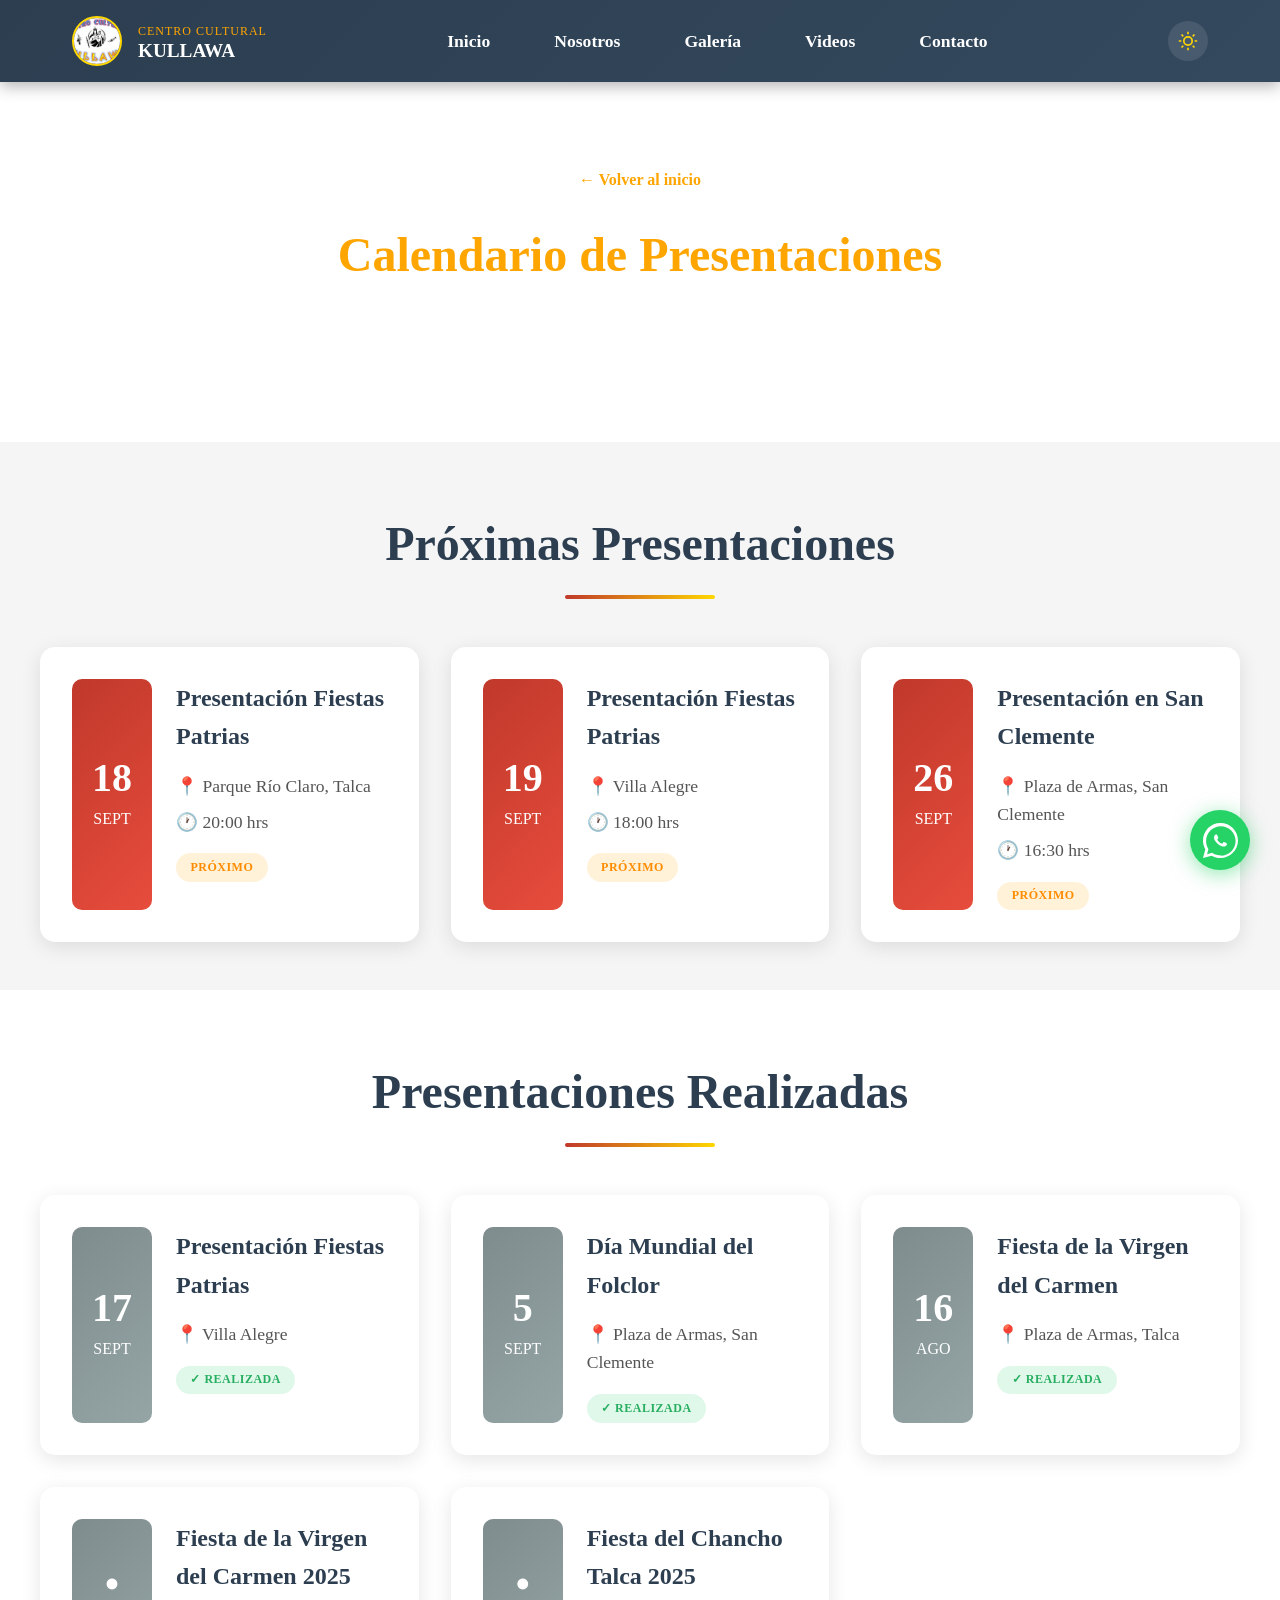
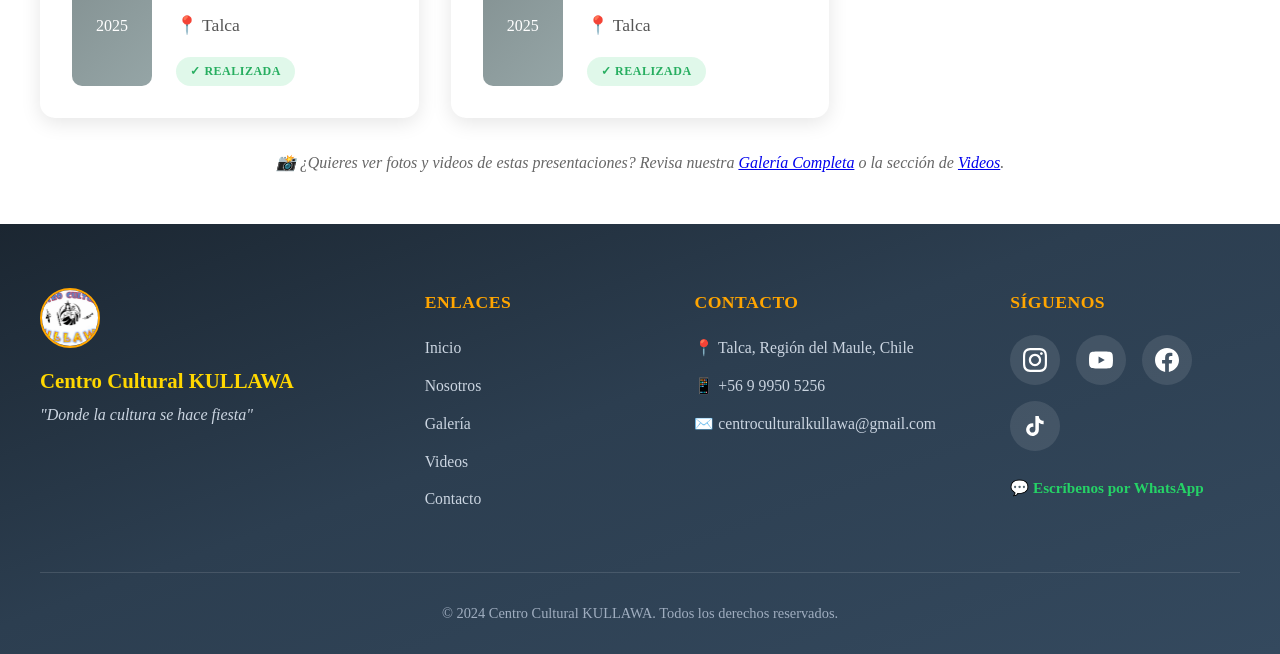
==== commit 1615aa9c: "actualización fechas" ====
--- a/calendario.html
+++ b/calendario.html
@@ -55,34 +55,6 @@
             <div class="eventos-grid">
                 <div class="evento-card fade-in">
                     <div class="evento-fecha">
-                        <span class="dia">5</span>
-                        <span class="mes">SEPT</span>
-                    </div>
-                    <div class="evento-info">
-                        <h3>Día Mundial del Folclor</h3>
-                        <p class="evento-lugar">📍 Plaza de Armas, San Clemente</p>
-                        <p class="evento-hora">🕐 16:30 hrs</p>
-                        <span class="evento-badge proximo">Próximo</span>
-                        <div class="countdown" data-target="2026-09-05T16:30:00"></div>
-                    </div>
-                </div>
-
-                <div class="evento-card fade-in">
-                    <div class="evento-fecha">
-                        <span class="dia">17</span>
-                        <span class="mes">SEPT</span>
-                    </div>
-                    <div class="evento-info">
-                        <h3>Presentación Fiestas Patrias</h3>
-                        <p class="evento-lugar">📍 Villa Alegre</p>
-                        <p class="evento-hora">🕐 18:00 hrs</p>
-                        <span class="evento-badge proximo">Próximo</span>
-                        <div class="countdown" data-target="2026-09-17T18:00:00"></div>
-                    </div>
-                </div>
-
-                <div class="evento-card fade-in">
-                    <div class="evento-fecha">
                         <span class="dia">18</span>
                         <span class="mes">SEPT</span>
                     </div>
@@ -131,6 +103,30 @@
         <div class="section-content">
             <h2>Presentaciones Realizadas</h2>
             <div class="eventos-grid">
+                <div class="evento-card pasado fade-in">
+                    <div class="evento-fecha">
+                        <span class="dia">17</span>
+                        <span class="mes">SEPT</span>
+                    </div>
+                    <div class="evento-info">
+                        <h3>Presentación Fiestas Patrias</h3>
+                        <p class="evento-lugar">📍 Villa Alegre</p>
+                        <span class="evento-badge realizado">✓ Realizada</span>
+                    </div>
+                </div>
+
+                <div class="evento-card pasado fade-in">
+                    <div class="evento-fecha">
+                        <span class="dia">5</span>
+                        <span class="mes">SEPT</span>
+                    </div>
+                    <div class="evento-info">
+                        <h3>Día Mundial del Folclor</h3>
+                        <p class="evento-lugar">📍 Plaza de Armas, San Clemente</p>
+                        <span class="evento-badge realizado">✓ Realizada</span>
+                    </div>
+                </div>
+
                 <div class="evento-card pasado fade-in">
                     <div class="evento-fecha">
                         <span class="dia">16</span>
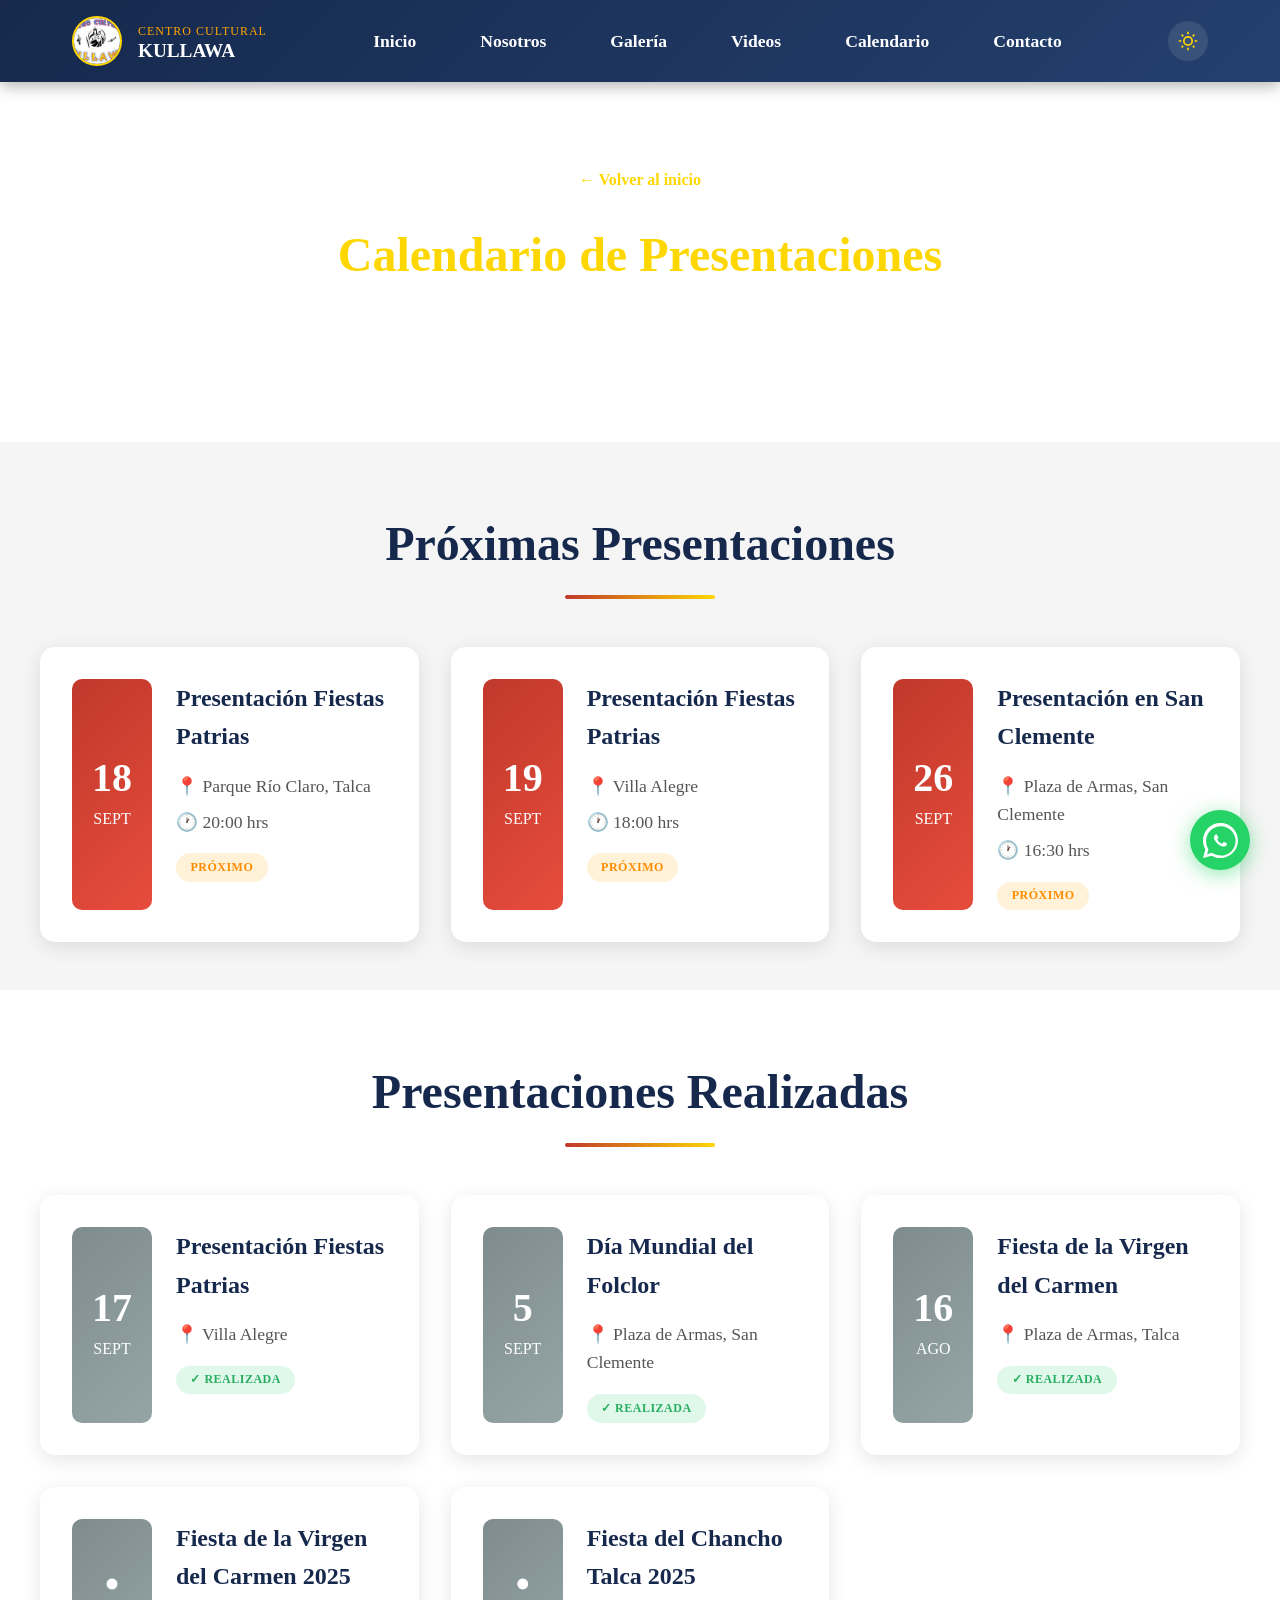
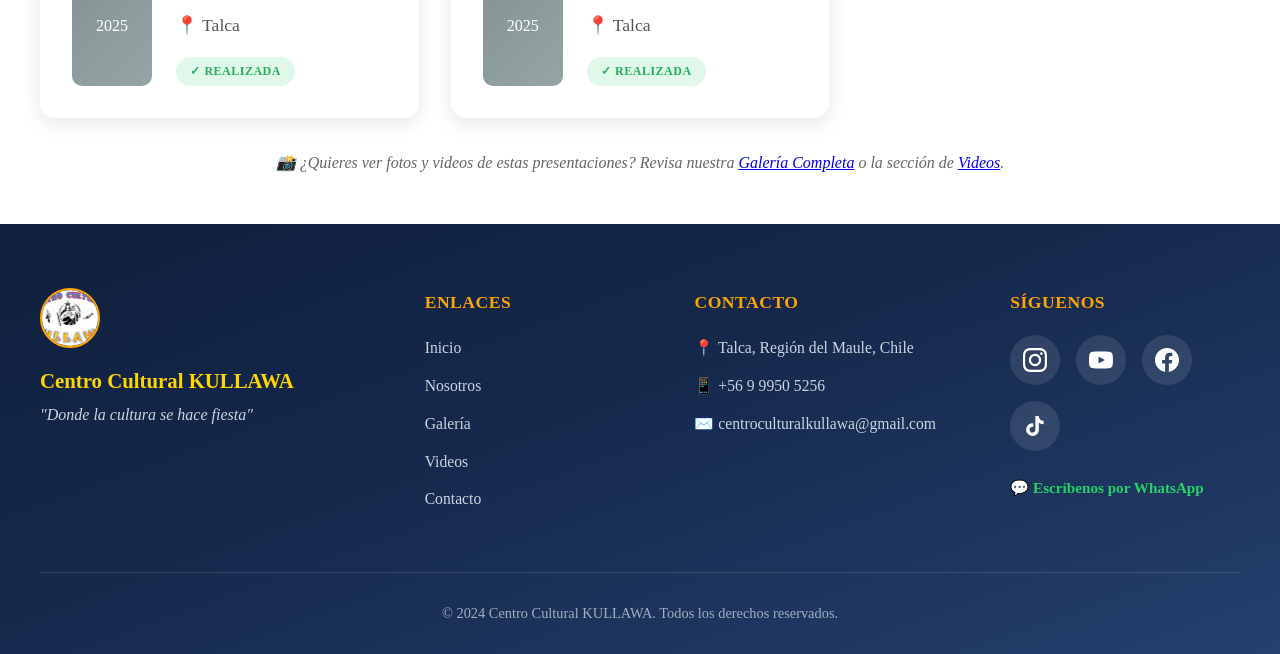
==== commit f5b1169f: "Marcado Calendario como activo en su propio menú" ====
--- a/calendario.html
+++ b/calendario.html
@@ -26,6 +26,7 @@
                 <li><a href="index.html#nosotros">Nosotros</a></li>
                 <li><a href="galeria.html">Galería</a></li>
                 <li><a href="index.html#videos">Videos</a></li>
+                <li><a href="calendario.html" class="active-link">Calendario</a></li>
                 <li><a href="index.html#contacto">Contacto</a></li>
             </ul>
             <button class="theme-toggle" onclick="toggleTheme()" aria-label="Cambiar tema">
--- a/styles.css
+++ b/styles.css
@@ -20,7 +20,7 @@
 
 /* Navegación */
 nav {
-    background: linear-gradient(135deg, #2C3E50, #34495E);
+    background: linear-gradient(135deg, #16294D, #24406E);
     padding: 1rem 0;
     position: sticky;
     top: 0;
@@ -101,7 +101,7 @@
 
 nav a:hover {
     background-color: #FFD700;
-    color: #2C3E50;
+    color: #16294D;
 }
 
 nav a.active-link {
@@ -151,10 +151,11 @@
     display: block;
 }
 
-/* Hero / Banner Principal */
+/* Hero / Banner Principal - degradado propio, sin foto de stock */
 .hero {
-    background: linear-gradient(rgba(44, 62, 80, 0.85), rgba(52, 73, 94, 0.75)),
-                url('https://images.unsplash.com/photo-1533174072545-7a4b6ad7a6c3?w=1600') center/cover !important;
+    background:
+        radial-gradient(circle at 50% 22%, rgba(255, 215, 0, 0.12), transparent 55%),
+        linear-gradient(160deg, #0F1F3D 0%, #16294D 45%, #24406E 100%) !important;
     min-height: 130vh;
     display: flex;
     flex-direction: column;
@@ -224,7 +225,7 @@
 .hero .eslogan {
     font-size: 1.8rem;
     font-style: italic;
-    color: #FFA500 !important;
+    color: #FFD700 !important;
     text-shadow: 2px 2px 4px rgba(0,0,0,0.5);
     margin-bottom: 2rem;
 }
@@ -235,7 +236,7 @@
     color: #FFFFFF !important;
 }
 
-/* Wrapper del botón CTA - le da espacio real dentro del Hero */
+/* Wrapper del botón CTA */
 .cta-wrapper {
     width: 100%;
     display: flex;
@@ -247,15 +248,15 @@
 
 .cta-button {
     display: inline-block;
-    background: linear-gradient(135deg, #FFA500, #FF8C00);
-    color: #2C3E50;
+    background: linear-gradient(135deg, #FFD700, #FFA500);
+    color: #16294D;
     padding: 1rem 3rem;
     border-radius: 50px;
     text-decoration: none;
     font-weight: bold;
     font-size: 1.2rem;
     transition: all 0.3s;
-    box-shadow: 0 5px 20px rgba(255, 140, 0, 0.4);
+    box-shadow: 0 5px 20px rgba(255, 165, 0, 0.4);
     position: sticky;
     top: 40vh;
     z-index: 50;
@@ -263,8 +264,8 @@
 
 .cta-button:hover {
     transform: translateY(-3px);
-    box-shadow: 0 8px 25px rgba(255, 140, 0, 0.6);
-    background: linear-gradient(135deg, #FF8C00, #FF6B00);
+    box-shadow: 0 8px 25px rgba(255, 165, 0, 0.6);
+    background: linear-gradient(135deg, #FFA500, #FF8C00);
 }
 
 .scroll-indicator {
@@ -333,7 +334,7 @@
 
 h2 {
     font-size: 3rem;
-    color: #2C3E50;
+    color: #16294D;
     margin-bottom: 3rem;
     text-align: center;
     position: relative;
@@ -364,7 +365,7 @@
 .about-text {
     font-size: 1.2rem;
     line-height: 2;
-    color: #2C3E50;
+    color: #16294D;
 }
 
 .about-text strong {
@@ -425,7 +426,7 @@
 .cuadros-title {
     text-align: center;
     font-size: 1.8rem;
-    color: #2C3E50;
+    color: #16294D;
     margin-top: 3rem;
     margin-bottom: 2rem;
 }
@@ -466,12 +467,12 @@
 }
 
 .cuadro-1 { background: linear-gradient(135deg, #C0392B, #E74C3C); }
-.cuadro-2 { background: linear-gradient(135deg, #2C3E50, #34495E); }
-.cuadro-3 { background: linear-gradient(135deg, #FFA500, #FF8C00); color: #2C3E50; }
-.cuadro-4 { background: linear-gradient(135deg, #8E44AD, #9B59B6); }
-.cuadro-5 { background: linear-gradient(135deg, #16A085, #1ABC9C); }
-.cuadro-6 { background: linear-gradient(135deg, #D35400, #E67E22); }
-.cuadro-7 { background: linear-gradient(135deg, #34495E, #2C3E50); }
+.cuadro-2 { background: linear-gradient(135deg, #16294D, #24406E); }
+.cuadro-3 { background: linear-gradient(135deg, #FFD700, #FFA500); color: #16294D; }
+.cuadro-4 { background: linear-gradient(135deg, #6C3483, #8E44AD); }
+.cuadro-5 { background: linear-gradient(135deg, #148F77, #1ABC9C); }
+.cuadro-6 { background: linear-gradient(135deg, #B9770E, #E67E22); }
+.cuadro-7 { background: linear-gradient(135deg, #24406E, #16294D); }
 
 /* Galería */
 .gallery-grid {
@@ -508,7 +509,7 @@
 }
 
 .gallery-caption h3 {
-    color: #2C3E50;
+    color: #16294D;
     font-size: 1.05rem;
     font-weight: 600;
     margin: 0;
@@ -528,7 +529,7 @@
     bottom: 0;
     left: 0;
     right: 0;
-    background: linear-gradient(transparent, rgba(44, 62, 80, 0.97));
+    background: linear-gradient(transparent, rgba(22, 41, 77, 0.97));
     padding: 1.5rem;
     color: white;
     transform: translateY(100%);
@@ -546,7 +547,7 @@
 
 /* Footer */
 footer {
-    background: linear-gradient(160deg, #1B2631, #2C3E50 45%, #34495E);
+    background: linear-gradient(160deg, #0F1F3D, #16294D 45%, #24406E);
     color: white;
     padding: 4rem 2rem 0;
 }
@@ -686,7 +687,7 @@
 }
 
 .social-icons a:hover svg {
-    color: #2C3E50;
+    color: #16294D;
 }
 
 /* Videos */
@@ -697,7 +698,7 @@
 
 .videos-intro p {
     font-size: 1.2rem;
-    color: #2C3E50;
+    color: #16294D;
 }
 
 .videos-grid {
@@ -724,7 +725,7 @@
     padding-bottom: 56.25%;
     height: 0;
     overflow: hidden;
-    background: #2C3E50;
+    background: #16294D;
 }
 
 .video-container iframe {
@@ -740,7 +741,7 @@
 }
 
 .video-info h3 {
-    color: #2C3E50;
+    color: #16294D;
     margin-bottom: 0.5rem;
 }
 
@@ -796,7 +797,7 @@
 }
 
 .evento-info h3 {
-    color: #2C3E50;
+    color: #16294D;
     margin-bottom: 1rem;
     font-size: 1.5rem;
 }
@@ -815,7 +816,7 @@
 }
 
 .countdown-unit {
-    background: #2C3E50;
+    background: #16294D;
     color: white;
     border-radius: 8px;
     padding: 0.5rem 0.8rem;
@@ -827,7 +828,7 @@
     display: block;
     font-size: 1.4rem;
     font-weight: bold;
-    color: #FFA500;
+    color: #FFD700;
 }
 
 .countdown-unit .label {
@@ -891,20 +892,20 @@
 
 .calendar-full-btn {
     display: inline-block;
-    background: linear-gradient(135deg, #2C3E50, #34495E);
+    background: linear-gradient(135deg, #16294D, #24406E);
     color: white;
     padding: 1rem 2.5rem;
     border-radius: 50px;
     text-decoration: none;
     font-weight: bold;
     transition: all 0.3s;
-    box-shadow: 0 5px 20px rgba(44, 62, 80, 0.3);
+    box-shadow: 0 5px 20px rgba(22, 41, 77, 0.3);
 }
 
 .calendar-full-btn:hover {
     transform: translateY(-3px);
-    background: linear-gradient(135deg, #FFA500, #FF8C00);
-    color: #2C3E50;
+    background: linear-gradient(135deg, #FFD700, #FFA500);
+    color: #16294D;
 }
 
 /* Compartir */
@@ -914,7 +915,7 @@
 }
 
 .share-block p {
-    color: #2C3E50;
+    color: #16294D;
     margin-bottom: 1rem;
     font-weight: bold;
 }
@@ -968,25 +969,25 @@
 
 .gallery-full-btn {
     display: inline-block;
-    background: linear-gradient(135deg, #2C3E50, #34495E);
+    background: linear-gradient(135deg, #16294D, #24406E);
     color: white;
     padding: 1rem 2.5rem;
     border-radius: 50px;
     text-decoration: none;
     font-weight: bold;
     transition: all 0.3s;
-    box-shadow: 0 5px 20px rgba(44, 62, 80, 0.3);
+    box-shadow: 0 5px 20px rgba(22, 41, 77, 0.3);
 }
 
 .gallery-full-btn:hover {
     transform: translateY(-3px);
-    background: linear-gradient(135deg, #FFA500, #FF8C00);
-    color: #2C3E50;
+    background: linear-gradient(135deg, #FFD700, #FFA500);
+    color: #16294D;
 }
 
 /* Página Galería Completa / Calendario Completo (encabezado compartido) */
 .gallery-page-header {
-    background: linear-gradient(135deg, #2C3E50, #34495E);
+    background: linear-gradient(135deg, #16294D, #24406E);
     min-height: 40vh;
     color: white;
     text-align: center;
@@ -995,7 +996,7 @@
 }
 
 .back-home-link {
-    color: #FFA500;
+    color: #FFD700;
     text-decoration: none;
     font-weight: bold;
     display: inline-block;
@@ -1004,12 +1005,12 @@
 }
 
 .back-home-link:hover {
-    color: #FFD700;
+    color: #FFA500;
 }
 
 .gallery-page-title {
     font-size: 3rem;
-    color: #FFA500;
+    color: #FFD700;
     margin-bottom: 1rem;
 }
 
@@ -1046,7 +1047,7 @@
     text-align: center;
     margin-bottom: 3rem;
     font-size: 1.2rem;
-    color: #2C3E50;
+    color: #16294D;
 }
 
 .form-group {
@@ -1056,7 +1057,7 @@
 .form-group label {
     display: block;
     margin-bottom: 0.8rem;
-    color: #2C3E50;
+    color: #16294D;
     font-weight: bold;
     font-size: 1.1rem;
 }
@@ -1065,7 +1066,7 @@
 .form-group textarea {
     width: 100%;
     padding: 1rem;
-    border: 3px solid #2C3E50;
+    border: 3px solid #16294D;
     border-radius: 10px;
     font-size: 1rem;
     font-family: inherit;
@@ -1101,8 +1102,8 @@
 .submit-btn:hover {
     transform: translateY(-3px);
     box-shadow: 0 8px 25px rgba(192, 57, 43, 0.6);
-    background: linear-gradient(135deg, #FFA500, #FF8C00);
-    color: #2C3E50;
+    background: linear-gradient(135deg, #FFD700, #FFA500);
+    color: #16294D;
 }
 
 /* Botón WhatsApp Flotante */
@@ -1144,8 +1145,8 @@
     position: fixed;
     bottom: 30px;
     right: 100px;
-    background: linear-gradient(135deg, #FFA500, #FF8C00);
-    color: #2C3E50;
+    background: linear-gradient(135deg, #FFD700, #FFA500);
+    color: #16294D;
     width: 60px;
     height: 60px;
     border-radius: 50%;
@@ -1153,7 +1154,7 @@
     display: flex;
     align-items: center;
     justify-content: center;
-    box-shadow: 0 4px 20px rgba(255, 140, 0, 0.5);
+    box-shadow: 0 4px 20px rgba(255, 165, 0, 0.5);
     z-index: 999;
     cursor: pointer;
     transition: all 0.3s;
@@ -1170,7 +1171,7 @@
 
 .back-to-top:hover {
     transform: translateY(-5px) scale(1.1);
-    box-shadow: 0 6px 25px rgba(255, 140, 0, 0.7);
+    box-shadow: 0 6px 25px rgba(255, 165, 0, 0.7);
 }
 
 .back-to-top svg {
@@ -1209,7 +1210,7 @@
     top: 20px;
     right: 30px;
     background: rgba(255, 255, 255, 0.1);
-    border: 2px solid #FFA500;
+    border: 2px solid #FFD700;
     color: white;
     width: 45px;
     height: 45px;
@@ -1223,8 +1224,8 @@
 }
 
 .lightbox-close:hover {
-    background: #FFA500;
-    color: #2C3E50;
+    background: #FFD700;
+    color: #16294D;
 }
 
 /* Mapa Google */
@@ -1248,7 +1249,7 @@
     bottom: -200px;
     left: 0;
     right: 0;
-    background: #2C3E50;
+    background: #16294D;
     color: white;
     padding: 1.5rem 2rem;
     display: flex;
@@ -1273,8 +1274,8 @@
 }
 
 .cookie-accept-btn {
-    background: linear-gradient(135deg, #FFA500, #FF8C00);
-    color: #2C3E50;
+    background: linear-gradient(135deg, #FFD700, #FFA500);
+    color: #16294D;
     border: none;
     padding: 0.7rem 2rem;
     border-radius: 25px;
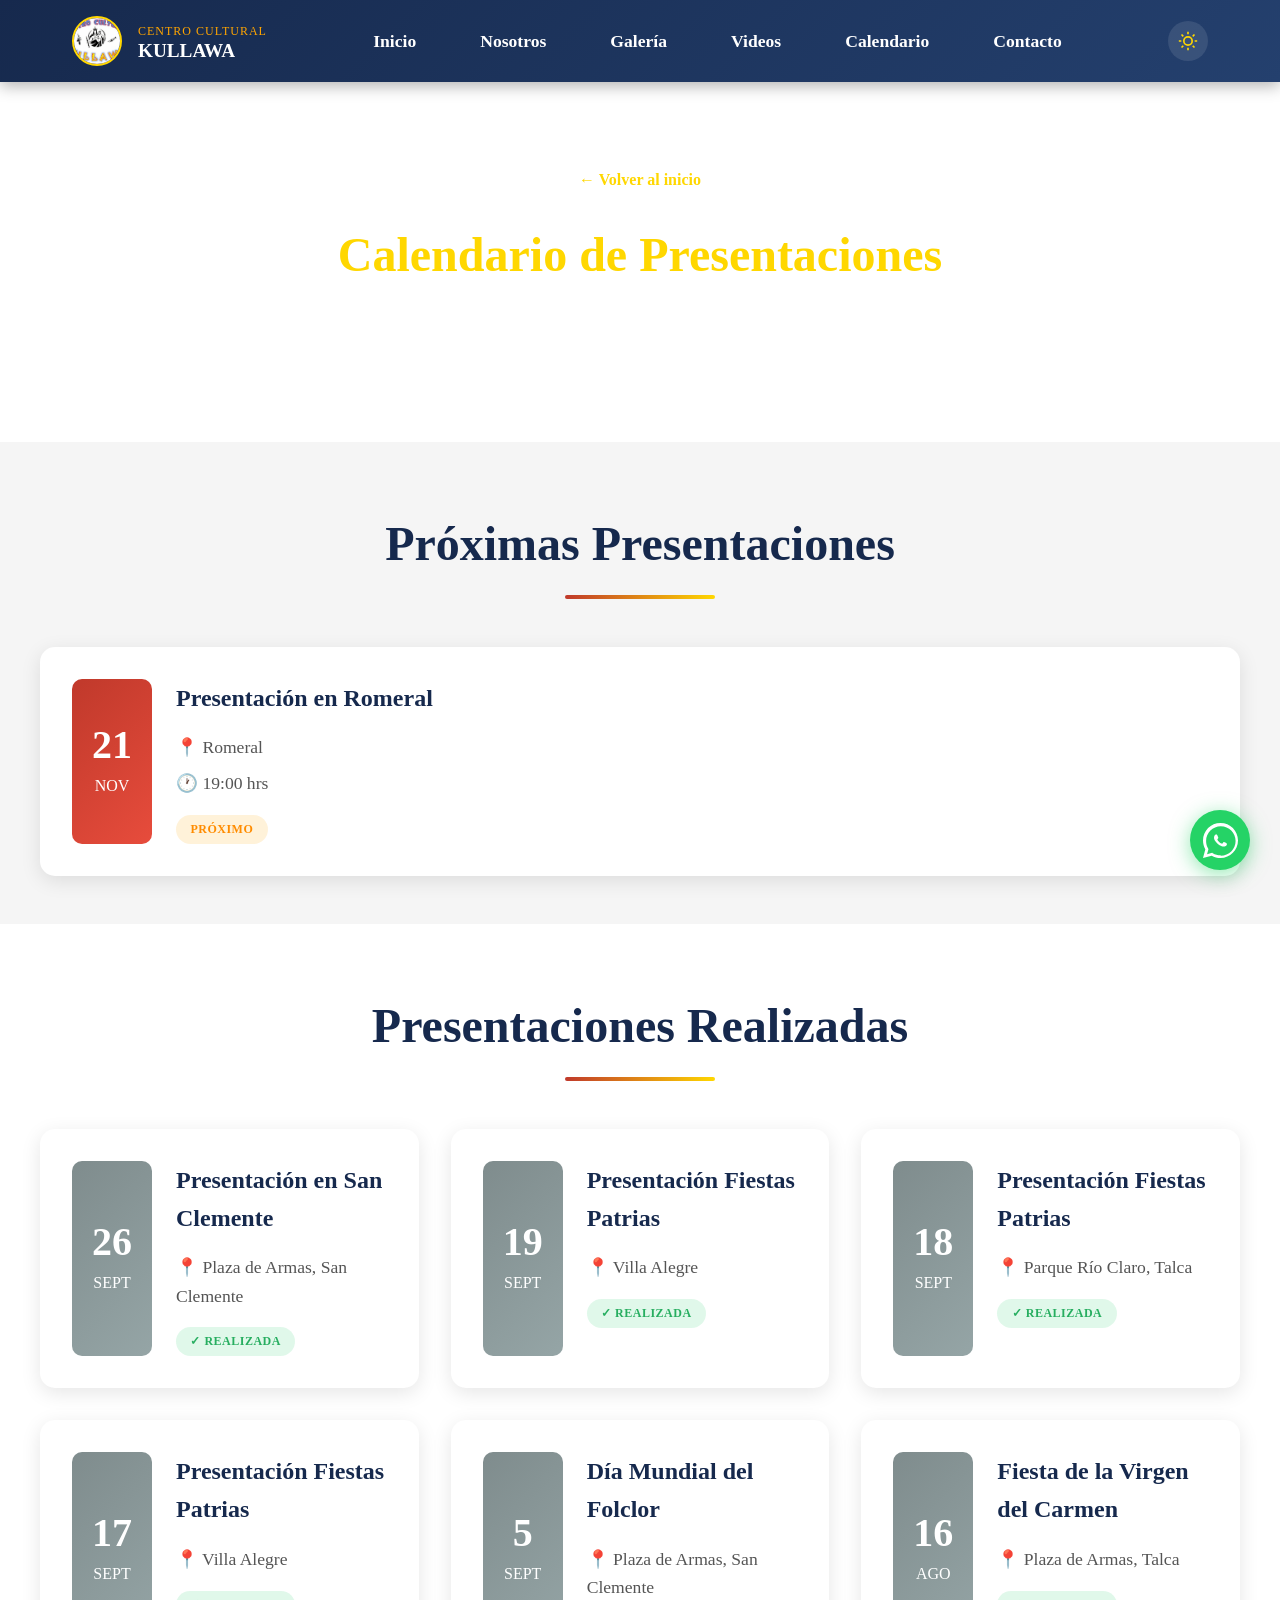
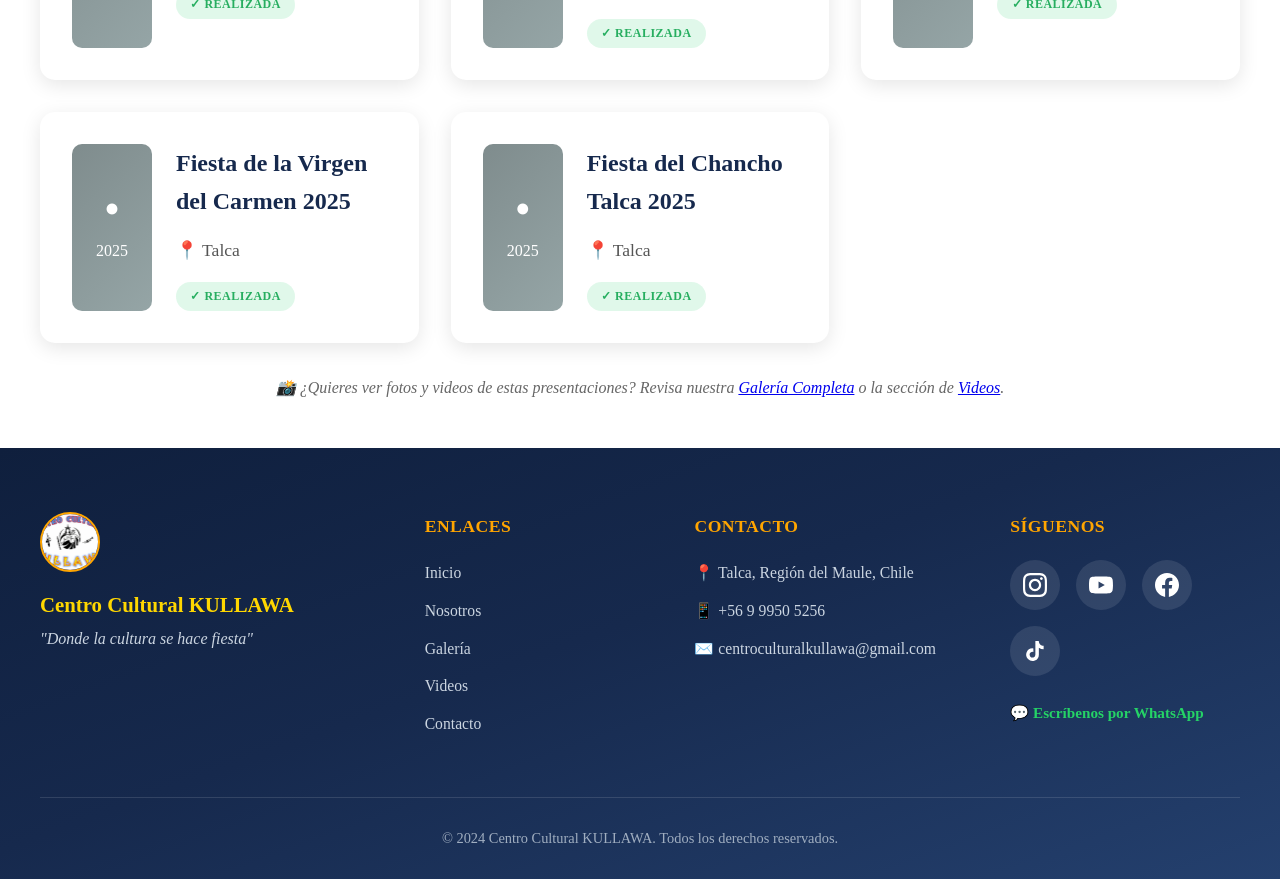
==== commit 25c409d5: "Septiembre a Realizadas + Romeral 21 nov en Próximas" ====
--- a/calendario.html
+++ b/calendario.html
@@ -56,43 +56,15 @@
             <div class="eventos-grid">
                 <div class="evento-card fade-in">
                     <div class="evento-fecha">
-                        <span class="dia">18</span>
-                        <span class="mes">SEPT</span>
-                    </div>
-                    <div class="evento-info">
-                        <h3>Presentación Fiestas Patrias</h3>
-                        <p class="evento-lugar">📍 Parque Río Claro, Talca</p>
-                        <p class="evento-hora">🕐 20:00 hrs</p>
+                        <span class="dia">21</span>
+                        <span class="mes">NOV</span>
+                    </div>
+                    <div class="evento-info">
+                        <h3>Presentación en Romeral</h3>
+                        <p class="evento-lugar">📍 Romeral</p>
+                        <p class="evento-hora">🕐 19:00 hrs</p>
                         <span class="evento-badge proximo">Próximo</span>
-                        <div class="countdown" data-target="2026-09-18T20:00:00"></div>
-                    </div>
-                </div>
-
-                <div class="evento-card fade-in">
-                    <div class="evento-fecha">
-                        <span class="dia">19</span>
-                        <span class="mes">SEPT</span>
-                    </div>
-                    <div class="evento-info">
-                        <h3>Presentación Fiestas Patrias</h3>
-                        <p class="evento-lugar">📍 Villa Alegre</p>
-                        <p class="evento-hora">🕐 18:00 hrs</p>
-                        <span class="evento-badge proximo">Próximo</span>
-                        <div class="countdown" data-target="2026-09-19T18:00:00"></div>
-                    </div>
-                </div>
-
-                <div class="evento-card fade-in">
-                    <div class="evento-fecha">
-                        <span class="dia">26</span>
-                        <span class="mes">SEPT</span>
-                    </div>
-                    <div class="evento-info">
-                        <h3>Presentación en San Clemente</h3>
-                        <p class="evento-lugar">📍 Plaza de Armas, San Clemente</p>
-                        <p class="evento-hora">🕐 16:30 hrs</p>
-                        <span class="evento-badge proximo">Próximo</span>
-                        <div class="countdown" data-target="2026-09-26T16:30:00"></div>
+                        <div class="countdown" data-target="2026-11-21T19:00:00"></div>
                     </div>
                 </div>
             </div>
@@ -104,6 +76,41 @@
         <div class="section-content">
             <h2>Presentaciones Realizadas</h2>
             <div class="eventos-grid">
+                <div class="evento-card pasado fade-in">
+                    <div class="evento-fecha">
+                        <span class="dia">26</span>
+                        <span class="mes">SEPT</span>
+                    </div>
+                    <div class="evento-info">
+                        <h3>Presentación en San Clemente</h3>
+                        <p class="evento-lugar">📍 Plaza de Armas, San Clemente</p>
+                        <span class="evento-badge realizado">✓ Realizada</span>
+                    </div>
+                </div>
+
+                <div class="evento-card pasado fade-in">
+                    <div class="evento-fecha">
+                        <span class="dia">19</span>
+                        <span class="mes">SEPT</span>
+                    </div>
+                    <div class="evento-info">
+                        <h3>Presentación Fiestas Patrias</h3>
+                        <p class="evento-lugar">📍 Villa Alegre</p>
+                        <span class="evento-badge realizado">✓ Realizada</span>
+                    </div>
+                </div>
+
+                <div class="evento-card pasado fade-in">
+                    <div class="evento-fecha">
+                        <span class="dia">18</span>
+                        <span class="mes">SEPT</span>
+                    </div>
+                    <div class="evento-info">
+                        <h3>Presentación Fiestas Patrias</h3>
+                        <p class="evento-lugar">📍 Parque Río Claro, Talca</p>
+                        <span class="evento-badge realizado">✓ Realizada</span>
+                    </div>
+                </div>
                 <div class="evento-card pasado fade-in">
                     <div class="evento-fecha">
                         <span class="dia">17</span>
--- a/styles.css
+++ b/styles.css
@@ -154,7 +154,9 @@
 /* Hero / Banner Principal - degradado propio, sin foto de stock */
 .hero {
     background:
-        radial-gradient(circle at 50% 22%, rgba(255, 215, 0, 0.12), transparent 55%),
+        radial-gradient(circle at 50% 22%, rgba(255, 215, 0, 0.14), transparent 55%),
+        repeating-linear-gradient(45deg, rgba(255,255,255,0.035) 0px, rgba(255,255,255,0.035) 2px, transparent 2px, transparent 22px),
+        repeating-linear-gradient(-45deg, rgba(255,215,0,0.02) 0px, rgba(255,215,0,0.02) 2px, transparent 2px, transparent 22px),
         linear-gradient(160deg, #0F1F3D 0%, #16294D 45%, #24406E 100%) !important;
     min-height: 130vh;
     display: flex;
@@ -167,11 +169,28 @@
     padding-top: 8vh;
     position: relative;
     z-index: 1;
+    overflow: hidden;
+}
+
+.hero::before {
+    content: '';
+    position: absolute;
+    top: -10%;
+    left: 50%;
+    transform: translateX(-50%);
+    width: 700px;
+    height: 700px;
+    background: radial-gradient(circle, rgba(255,215,0,0.06) 0%, transparent 70%);
+    border-radius: 50%;
+    pointer-events: none;
+    z-index: 0;
 }
 
 .hero-content {
     max-width: 800px;
     color: white !important;
+    position: relative;
+    z-index: 2;
 }
 
 .hero-content h1,
@@ -244,6 +263,8 @@
     flex: 1;
     align-items: flex-start;
     padding-top: 2rem;
+    position: relative;
+    z-index: 2;
 }
 
 .cta-button {
@@ -1473,4 +1494,1479 @@
         font-size: 1rem;
         padding: 0 1rem;
     }
-}
+}* {
+    margin: 0;
+    padding: 0;
+    box-sizing: border-box;
+}
+
+body {
+    font-family: 'Merriweather', 'Georgia', serif;
+    line-height: 1.6;
+    color: #333;
+    scroll-behavior: smooth;
+}
+
+h1, h2, h3,
+.logo-text,
+.cta-button,
+.hero .subtitle {
+    font-family: 'Cinzel', 'Georgia', serif;
+}
+
+/* Navegación */
+nav {
+    background: linear-gradient(135deg, #16294D, #24406E);
+    padding: 1rem 0;
+    position: sticky;
+    top: 0;
+    z-index: 100;
+    box-shadow: 0 4px 15px rgba(0,0,0,0.3);
+    transition: padding 0.3s;
+}
+
+nav.scrolled {
+    padding: 0.5rem 0;
+}
+
+nav.scrolled .logo-nav img {
+    width: 40px;
+    height: 40px;
+}
+
+.nav-container {
+    max-width: 1200px;
+    margin: 0 auto;
+    display: flex;
+    justify-content: space-between;
+    align-items: center;
+    padding: 0 2rem;
+    gap: 2rem;
+}
+
+.logo-nav {
+    display: flex;
+    align-items: center;
+    gap: 1rem;
+}
+
+.logo-nav img {
+    width: 50px;
+    height: 50px;
+    border-radius: 50%;
+    border: 2px solid #FFD700;
+    object-fit: cover;
+    background: white;
+}
+
+.logo-text-container {
+    display: flex;
+    flex-direction: column;
+}
+
+.logo-subtitle {
+    color: #FFA500;
+    font-size: 0.75rem;
+    font-weight: normal;
+    text-transform: uppercase;
+    letter-spacing: 1px;
+}
+
+.logo-text {
+    color: white;
+    font-weight: bold;
+    font-size: 1.2rem;
+    line-height: 1;
+}
+
+nav ul {
+    list-style: none;
+    display: flex;
+    gap: 2rem;
+}
+
+nav a {
+    color: white;
+    text-decoration: none;
+    font-weight: bold;
+    font-size: 1.1rem;
+    transition: all 0.3s;
+    padding: 0.5rem 1rem;
+    border-radius: 5px;
+}
+
+nav a:hover {
+    background-color: #FFD700;
+    color: #16294D;
+}
+
+nav a.active-link {
+    background-color: rgba(255, 165, 0, 0.25);
+    color: #FFA500;
+}
+
+/* Botón Toggle Tema */
+.theme-toggle {
+    background: rgba(255, 255, 255, 0.1);
+    border: none;
+    border-radius: 50%;
+    width: 40px;
+    height: 40px;
+    cursor: pointer;
+    display: flex;
+    align-items: center;
+    justify-content: center;
+    transition: all 0.3s;
+    flex-shrink: 0;
+}
+
+.theme-toggle:hover {
+    background: rgba(255, 255, 255, 0.2);
+    transform: rotate(20deg);
+}
+
+.theme-toggle svg {
+    width: 20px;
+    height: 20px;
+    color: #FFD700;
+}
+
+.sun-icon {
+    display: block;
+}
+
+.moon-icon {
+    display: none;
+}
+
+body.dark-mode .sun-icon {
+    display: none;
+}
+
+body.dark-mode .moon-icon {
+    display: block;
+}
+
+/* Hero / Banner Principal - degradado propio, sin foto de stock */
+.hero {
+    background:
+        radial-gradient(circle at 50% 22%, rgba(255, 215, 0, 0.12), transparent 55%),
+        linear-gradient(160deg, #0F1F3D 0%, #16294D 45%, #24406E 100%) !important;
+    min-height: 130vh;
+    display: flex;
+    flex-direction: column;
+    justify-content: flex-start;
+    align-items: center;
+    text-align: center;
+    color: white !important;
+    padding: 2rem;
+    padding-top: 8vh;
+    position: relative;
+    z-index: 1;
+}
+
+.hero-content {
+    max-width: 800px;
+    color: white !important;
+}
+
+.hero-content h1,
+.hero-content p {
+    color: white !important;
+}
+
+/* Logo del Hero - RECTANGULAR */
+.hero-logo {
+    width: 320px;
+    max-width: 85%;
+    height: auto;
+    border-radius: 16px;
+    border: 4px solid #FFA500;
+    margin-bottom: 2rem;
+    box-shadow: 0 10px 40px rgba(255, 165, 0, 0.5);
+    animation: float 3s ease-in-out infinite;
+    object-fit: contain;
+    background: white;
+    padding: 12px;
+    display: block;
+    margin-left: auto;
+    margin-right: auto;
+}
+
+@keyframes float {
+    0%, 100% { 
+        transform: translateY(0);
+    }
+    50% { 
+        transform: translateY(-15px);
+    }
+}
+
+.hero h1 {
+    font-size: 4rem;
+    margin-bottom: 1rem;
+    text-shadow: 3px 3px 6px rgba(0,0,0,0.5);
+    color: #FFA500 !important;
+    letter-spacing: 2px;
+    position: relative;
+    z-index: 3;
+}
+
+.hero .subtitle {
+    font-size: 2rem;
+    margin-bottom: 1rem;
+    color: #FFFFFF !important;
+}
+
+.hero .eslogan {
+    font-size: 1.8rem;
+    font-style: italic;
+    color: #FFD700 !important;
+    text-shadow: 2px 2px 4px rgba(0,0,0,0.5);
+    margin-bottom: 2rem;
+}
+
+.hero p {
+    font-size: 1.3rem;
+    margin-bottom: 2rem;
+    color: #FFFFFF !important;
+}
+
+/* Wrapper del botón CTA */
+.cta-wrapper {
+    width: 100%;
+    display: flex;
+    justify-content: center;
+    flex: 1;
+    align-items: flex-start;
+    padding-top: 2rem;
+}
+
+.cta-button {
+    display: inline-block;
+    background: linear-gradient(135deg, #FFD700, #FFA500);
+    color: #16294D;
+    padding: 1rem 3rem;
+    border-radius: 50px;
+    text-decoration: none;
+    font-weight: bold;
+    font-size: 1.2rem;
+    transition: all 0.3s;
+    box-shadow: 0 5px 20px rgba(255, 165, 0, 0.4);
+    position: sticky;
+    top: 40vh;
+    z-index: 50;
+}
+
+.cta-button:hover {
+    transform: translateY(-3px);
+    box-shadow: 0 8px 25px rgba(255, 165, 0, 0.6);
+    background: linear-gradient(135deg, #FFA500, #FF8C00);
+}
+
+.scroll-indicator {
+    position: absolute;
+    bottom: 30px;
+    animation: bounce 2s infinite;
+}
+
+.scroll-indicator span {
+    display: block;
+    width: 30px;
+    height: 50px;
+    border: 2px solid #FFD700;
+    border-radius: 25px;
+    position: relative;
+}
+
+.scroll-indicator span::before {
+    content: '';
+    position: absolute;
+    top: 10px;
+    left: 50%;
+    width: 6px;
+    height: 6px;
+    background: #FFD700;
+    border-radius: 50%;
+    transform: translateX(-50%);
+    animation: scroll 2s infinite;
+}
+
+@keyframes bounce {
+    0%, 20%, 50%, 80%, 100% { transform: translateY(0); }
+    40% { transform: translateY(-10px); }
+    60% { transform: translateY(-5px); }
+}
+
+@keyframes scroll {
+    0% { opacity: 1; top: 10px; }
+    100% { opacity: 0; top: 30px; }
+}
+
+/* Secciones con altura completa */
+section {
+    min-height: 100vh;
+    padding: 5rem 2rem;
+    display: flex;
+    flex-direction: column;
+    justify-content: center;
+    position: relative;
+    z-index: 2;
+}
+
+.section-content {
+    max-width: 1200px;
+    margin: 0 auto;
+    width: 100%;
+}
+
+section:nth-child(even) {
+    background: #FFFFFF;
+}
+
+section:nth-child(odd):not(.hero) {
+    background: #F5F5F5;
+}
+
+h2 {
+    font-size: 3rem;
+    color: #16294D;
+    margin-bottom: 3rem;
+    text-align: center;
+    position: relative;
+    padding-bottom: 1rem;
+    padding-top: 1rem;
+}
+
+h2::after {
+    content: '';
+    position: absolute;
+    bottom: 0;
+    left: 50%;
+    transform: translateX(-50%);
+    width: 150px;
+    height: 4px;
+    background: linear-gradient(90deg, #C0392B, #FFD700);
+    border-radius: 2px;
+}
+
+/* Sobre Nosotros */
+.about-content {
+    display: grid;
+    grid-template-columns: 1fr 1fr;
+    gap: 4rem;
+    align-items: center;
+}
+
+.about-text {
+    font-size: 1.2rem;
+    line-height: 2;
+    color: #16294D;
+}
+
+.about-text strong {
+    color: #C0392B;
+    font-size: 1.3rem;
+}
+
+.about-image {
+    width: 100%;
+    height: 500px;
+    object-fit: cover;
+    border-radius: 20px;
+    box-shadow: 0 10px 40px rgba(0,0,0,0.2);
+    border: 5px solid #FFD700;
+}
+
+/* Estadísticas */
+.stats-row {
+    display: flex;
+    justify-content: center;
+    gap: 4rem;
+    flex-wrap: wrap;
+    margin-top: 3rem;
+    padding-top: 2.5rem;
+    border-top: 2px solid rgba(0,0,0,0.08);
+}
+
+.stat-item {
+    text-align: center;
+}
+
+.stat-num {
+    display: block;
+    font-size: 2.8rem;
+    font-weight: bold;
+    color: #C0392B;
+    line-height: 1;
+}
+
+.stat-label {
+    display: block;
+    font-size: 0.9rem;
+    color: #555;
+    text-transform: uppercase;
+    letter-spacing: 0.5px;
+    margin-top: 0.5rem;
+}
+
+body.dark-mode .stats-row {
+    border-color: rgba(255,255,255,0.1);
+}
+
+body.dark-mode .stat-label {
+    color: #ccc;
+}
+
+/* Cuadros / Danzas */
+.cuadros-title {
+    text-align: center;
+    font-size: 1.8rem;
+    color: #16294D;
+    margin-top: 3rem;
+    margin-bottom: 2rem;
+}
+
+body.dark-mode .cuadros-title {
+    color: #FFA500;
+}
+
+.cuadros-grid {
+    display: grid;
+    grid-template-columns: repeat(auto-fit, minmax(240px, 1fr));
+    gap: 1.5rem;
+}
+
+.cuadro-card {
+    color: white;
+    border-radius: 15px;
+    padding: 1.8rem;
+    box-shadow: 0 8px 25px rgba(0,0,0,0.15);
+    transition: transform 0.3s, box-shadow 0.3s;
+}
+
+.cuadro-card:hover {
+    transform: translateY(-6px);
+    box-shadow: 0 12px 30px rgba(0,0,0,0.25);
+}
+
+.cuadro-card h3 {
+    margin-bottom: 0.6rem;
+    font-size: 1.3rem;
+}
+
+.cuadro-card p {
+    font-size: 0.95rem;
+    line-height: 1.5;
+    opacity: 0.95;
+    margin: 0;
+}
+
+.cuadro-1 { background: linear-gradient(135deg, #C0392B, #E74C3C); }
+.cuadro-2 { background: linear-gradient(135deg, #16294D, #24406E); }
+.cuadro-3 { background: linear-gradient(135deg, #FFD700, #FFA500); color: #16294D; }
+.cuadro-4 { background: linear-gradient(135deg, #6C3483, #8E44AD); }
+.cuadro-5 { background: linear-gradient(135deg, #148F77, #1ABC9C); }
+.cuadro-6 { background: linear-gradient(135deg, #B9770E, #E67E22); }
+.cuadro-7 { background: linear-gradient(135deg, #24406E, #16294D); }
+
+/* Galería */
+.gallery-grid {
+    display: grid;
+    grid-template-columns: repeat(auto-fit, minmax(350px, 1fr));
+    gap: 2rem;
+    margin-top: 2rem;
+}
+
+.gallery-item {
+    position: relative;
+    overflow: hidden;
+    border-radius: 15px;
+    box-shadow: 0 10px 30px rgba(0,0,0,0.2);
+    transition: transform 0.3s;
+    cursor: pointer;
+}
+
+.gallery-item:hover {
+    transform: scale(1.05);
+}
+
+.gallery-item img {
+    width: 100%;
+    height: 280px;
+    object-fit: cover;
+    display: block;
+}
+
+.gallery-caption {
+    padding: 1.1rem 1rem;
+    background: white;
+    text-align: center;
+}
+
+.gallery-caption h3 {
+    color: #16294D;
+    font-size: 1.05rem;
+    font-weight: 600;
+    margin: 0;
+    letter-spacing: 0.3px;
+}
+
+body.dark-mode .gallery-caption {
+    background: #2C2C2C;
+}
+
+body.dark-mode .gallery-caption h3 {
+    color: #FFA500;
+}
+
+.gallery-overlay {
+    position: absolute;
+    bottom: 0;
+    left: 0;
+    right: 0;
+    background: linear-gradient(transparent, rgba(22, 41, 77, 0.97));
+    padding: 1.5rem;
+    color: white;
+    transform: translateY(100%);
+    transition: transform 0.3s;
+}
+
+.gallery-overlay h3 {
+    color: #FFD700;
+    margin-bottom: 0.5rem;
+}
+
+.gallery-item:hover .gallery-overlay {
+    transform: translateY(0);
+}
+
+/* Footer */
+footer {
+    background: linear-gradient(160deg, #0F1F3D, #16294D 45%, #24406E);
+    color: white;
+    padding: 4rem 2rem 0;
+}
+
+.footer-content {
+    max-width: 1200px;
+    margin: 0 auto;
+    display: grid;
+    grid-template-columns: 1.5fr 1fr 1.2fr 1fr;
+    gap: 2.5rem;
+    padding-bottom: 3rem;
+    border-bottom: 1px solid rgba(255, 255, 255, 0.12);
+    text-align: left;
+}
+
+.footer-col h4 {
+    color: #FFA500;
+    font-size: 1.1rem;
+    margin-bottom: 1.2rem;
+    text-transform: uppercase;
+    letter-spacing: 0.5px;
+}
+
+.footer-brand {
+    display: flex;
+    flex-direction: column;
+    align-items: flex-start;
+}
+
+.footer-logo {
+    width: 60px;
+    height: 60px;
+    border-radius: 50%;
+    border: 2px solid #FFA500;
+    background: white;
+    object-fit: cover;
+    margin-bottom: 1rem;
+}
+
+.footer-brand .footer-highlight {
+    color: #FFD700;
+    font-weight: bold;
+    font-size: 1.3rem;
+    margin: 0 0 0.3rem;
+}
+
+.footer-eslogan {
+    color: #cbd5e1;
+    font-style: italic;
+    margin: 0;
+}
+
+.footer-links,
+.footer-contact {
+    list-style: none;
+}
+
+.footer-links li,
+.footer-contact li {
+    margin-bottom: 0.8rem;
+    color: #cbd5e1;
+    font-size: 0.98rem;
+}
+
+.footer-links a {
+    color: #cbd5e1;
+    text-decoration: none;
+    transition: color 0.3s;
+}
+
+.footer-links a:hover {
+    color: #FFA500;
+}
+
+.footer-col .social-icons {
+    justify-content: flex-start;
+    gap: 1rem;
+    margin-bottom: 1.5rem;
+}
+
+.footer-whatsapp-link {
+    display: inline-block;
+    color: #25D366;
+    text-decoration: none;
+    font-weight: bold;
+    font-size: 0.95rem;
+    transition: color 0.3s;
+}
+
+.footer-whatsapp-link:hover {
+    color: #FFA500;
+}
+
+.footer-bottom {
+    max-width: 1200px;
+    margin: 0 auto;
+    padding: 1.5rem 0;
+    text-align: center;
+}
+
+.footer-bottom p {
+    margin: 0.3rem 0;
+    font-size: 0.9rem;
+    color: #a0aec0;
+}
+
+.social-icons {
+    display: flex;
+    justify-content: center;
+    gap: 2rem;
+    flex-wrap: wrap;
+}
+
+.social-icons a {
+    display: flex;
+    align-items: center;
+    justify-content: center;
+    width: 50px;
+    height: 50px;
+    background: rgba(255, 255, 255, 0.1);
+    border-radius: 50%;
+    transition: all 0.3s;
+    border: 2px solid transparent;
+}
+
+.social-icons a:hover {
+    background: #FFD700;
+    transform: translateY(-5px) scale(1.1);
+    border-color: #FFD700;
+}
+
+.social-icons svg {
+    width: 24px;
+    height: 24px;
+    color: white;
+    transition: color 0.3s;
+}
+
+.social-icons a:hover svg {
+    color: #16294D;
+}
+
+/* Videos */
+.videos-intro {
+    text-align: center;
+    margin-bottom: 3rem;
+}
+
+.videos-intro p {
+    font-size: 1.2rem;
+    color: #16294D;
+}
+
+.videos-grid {
+    display: grid;
+    grid-template-columns: repeat(auto-fit, minmax(400px, 1fr));
+    gap: 2rem;
+    margin-top: 2rem;
+}
+
+.video-item {
+    background: white;
+    border-radius: 15px;
+    overflow: hidden;
+    box-shadow: 0 10px 30px rgba(0,0,0,0.15);
+    transition: transform 0.3s;
+}
+
+.video-item:hover {
+    transform: translateY(-5px);
+}
+
+.video-container {
+    position: relative;
+    padding-bottom: 56.25%;
+    height: 0;
+    overflow: hidden;
+    background: #16294D;
+}
+
+.video-container iframe {
+    position: absolute;
+    top: 0;
+    left: 0;
+    width: 100%;
+    height: 100%;
+}
+
+.video-info {
+    padding: 1.5rem;
+}
+
+.video-info h3 {
+    color: #16294D;
+    margin-bottom: 0.5rem;
+}
+
+.video-info p {
+    color: #555;
+}
+
+/* Próximas Presentaciones */
+.eventos-grid {
+    display: grid;
+    grid-template-columns: repeat(auto-fit, minmax(300px, 1fr));
+    gap: 2rem;
+    margin-top: 2rem;
+}
+
+.evento-card {
+    background: white;
+    border-radius: 15px;
+    padding: 2rem;
+    box-shadow: 0 5px 20px rgba(0,0,0,0.1);
+    display: flex;
+    gap: 1.5rem;
+    transition: transform 0.3s, box-shadow 0.3s;
+}
+
+.evento-card:hover {
+    transform: translateY(-5px);
+    box-shadow: 0 8px 30px rgba(0,0,0,0.15);
+}
+
+.evento-fecha {
+    background: linear-gradient(135deg, #C0392B, #E74C3C);
+    color: white;
+    border-radius: 10px;
+    padding: 1rem;
+    text-align: center;
+    min-width: 80px;
+    display: flex;
+    flex-direction: column;
+    justify-content: center;
+}
+
+.evento-fecha .dia {
+    font-size: 2.5rem;
+    font-weight: bold;
+    line-height: 1;
+}
+
+.evento-fecha .mes {
+    font-size: 1rem;
+    text-transform: uppercase;
+    margin-top: 0.5rem;
+}
+
+.evento-info h3 {
+    color: #16294D;
+    margin-bottom: 1rem;
+    font-size: 1.5rem;
+}
+
+.evento-lugar,
+.evento-hora {
+    color: #555;
+    margin: 0.5rem 0;
+    font-size: 1.1rem;
+}
+
+.countdown {
+    margin-top: 1rem;
+    display: flex;
+    gap: 0.8rem;
+}
+
+.countdown-unit {
+    background: #16294D;
+    color: white;
+    border-radius: 8px;
+    padding: 0.5rem 0.8rem;
+    text-align: center;
+    min-width: 55px;
+}
+
+.countdown-unit .num {
+    display: block;
+    font-size: 1.4rem;
+    font-weight: bold;
+    color: #FFD700;
+}
+
+.countdown-unit .label {
+    display: block;
+    font-size: 0.7rem;
+    text-transform: uppercase;
+}
+
+.countdown-today {
+    margin-top: 1rem;
+    background: linear-gradient(135deg, #C0392B, #E74C3C);
+    color: white;
+    padding: 0.6rem 1.2rem;
+    border-radius: 25px;
+    font-weight: bold;
+    display: inline-block;
+}
+
+/* Calendario - evento pasado */
+.evento-badge {
+    display: inline-block;
+    font-size: 0.75rem;
+    font-weight: bold;
+    padding: 0.3rem 0.9rem;
+    border-radius: 20px;
+    text-transform: uppercase;
+    letter-spacing: 0.5px;
+    margin-top: 0.6rem;
+}
+
+.evento-badge.proximo {
+    background: rgba(255, 165, 0, 0.15);
+    color: #FF8C00;
+}
+
+.evento-badge.realizado {
+    background: rgba(46, 204, 113, 0.15);
+    color: #27AE60;
+}
+
+.evento-card.pasado {
+    opacity: 0.75;
+}
+
+.evento-card.pasado .evento-fecha {
+    background: linear-gradient(135deg, #7F8C8D, #95A5A6);
+}
+
+.evento-tbd {
+    color: #999;
+    font-style: italic;
+    font-size: 0.95rem;
+    margin-top: 0.5rem;
+}
+
+/* Calendar CTA */
+.calendar-cta {
+    text-align: center;
+    margin-top: 2rem;
+}
+
+.calendar-full-btn {
+    display: inline-block;
+    background: linear-gradient(135deg, #16294D, #24406E);
+    color: white;
+    padding: 1rem 2.5rem;
+    border-radius: 50px;
+    text-decoration: none;
+    font-weight: bold;
+    transition: all 0.3s;
+    box-shadow: 0 5px 20px rgba(22, 41, 77, 0.3);
+}
+
+.calendar-full-btn:hover {
+    transform: translateY(-3px);
+    background: linear-gradient(135deg, #FFD700, #FFA500);
+    color: #16294D;
+}
+
+/* Compartir */
+.share-block {
+    margin-top: 3rem;
+    text-align: center;
+}
+
+.share-block p {
+    color: #16294D;
+    margin-bottom: 1rem;
+    font-weight: bold;
+}
+
+.share-icons {
+    display: flex;
+    justify-content: center;
+    gap: 1rem;
+}
+
+.share-icons a {
+    width: 45px;
+    height: 45px;
+    border-radius: 50%;
+    display: flex;
+    align-items: center;
+    justify-content: center;
+    transition: transform 0.3s;
+}
+
+.share-icons a:hover {
+    transform: translateY(-4px);
+}
+
+.share-icons svg {
+    width: 22px;
+    height: 22px;
+}
+
+.share-whatsapp {
+    background: #25D366;
+}
+
+.share-facebook {
+    background: #1877F2;
+}
+
+.share-instagram {
+    background: #E4405F;
+}
+
+.share-tiktok {
+    background: #000000;
+}
+
+/* Botón Ver Galería Completa */
+.gallery-cta {
+    text-align: center;
+    margin-top: 2.5rem;
+}
+
+.gallery-full-btn {
+    display: inline-block;
+    background: linear-gradient(135deg, #16294D, #24406E);
+    color: white;
+    padding: 1rem 2.5rem;
+    border-radius: 50px;
+    text-decoration: none;
+    font-weight: bold;
+    transition: all 0.3s;
+    box-shadow: 0 5px 20px rgba(22, 41, 77, 0.3);
+}
+
+.gallery-full-btn:hover {
+    transform: translateY(-3px);
+    background: linear-gradient(135deg, #FFD700, #FFA500);
+    color: #16294D;
+}
+
+/* Página Galería Completa / Calendario Completo (encabezado compartido) */
+.gallery-page-header {
+    background: linear-gradient(135deg, #16294D, #24406E);
+    min-height: 40vh;
+    color: white;
+    text-align: center;
+    justify-content: center;
+    padding-top: 4rem;
+}
+
+.back-home-link {
+    color: #FFD700;
+    text-decoration: none;
+    font-weight: bold;
+    display: inline-block;
+    margin-bottom: 1.5rem;
+    transition: color 0.3s;
+}
+
+.back-home-link:hover {
+    color: #FFA500;
+}
+
+.gallery-page-title {
+    font-size: 3rem;
+    color: #FFD700;
+    margin-bottom: 1rem;
+}
+
+.gallery-page-subtitle {
+    font-size: 1.2rem;
+    color: white;
+    max-width: 600px;
+    margin: 0 auto;
+}
+
+.gallery-category {
+    min-height: auto;
+    padding: 3rem 2rem;
+}
+
+.gallery-note {
+    text-align: center;
+    margin-top: 2rem;
+    color: #666;
+    font-style: italic;
+}
+
+body.dark-mode .gallery-note {
+    color: #aaa;
+}
+
+/* Formulario de Contacto */
+.contact-container {
+    max-width: 700px;
+    margin: 0 auto;
+}
+
+.contact-intro {
+    text-align: center;
+    margin-bottom: 3rem;
+    font-size: 1.2rem;
+    color: #16294D;
+}
+
+.form-group {
+    margin-bottom: 2rem;
+}
+
+.form-group label {
+    display: block;
+    margin-bottom: 0.8rem;
+    color: #16294D;
+    font-weight: bold;
+    font-size: 1.1rem;
+}
+
+.form-group input,
+.form-group textarea {
+    width: 100%;
+    padding: 1rem;
+    border: 3px solid #16294D;
+    border-radius: 10px;
+    font-size: 1rem;
+    font-family: inherit;
+    transition: all 0.3s;
+}
+
+.form-group input:focus,
+.form-group textarea:focus {
+    outline: none;
+    border-color: #FFD700;
+    box-shadow: 0 0 15px rgba(255, 215, 0, 0.3);
+}
+
+.form-group textarea {
+    resize: vertical;
+    min-height: 200px;
+}
+
+.submit-btn {
+    background: linear-gradient(135deg, #C0392B, #E74C3C);
+    color: white;
+    padding: 1.2rem 4rem;
+    border: none;
+    border-radius: 50px;
+    font-size: 1.2rem;
+    font-weight: bold;
+    cursor: pointer;
+    transition: all 0.3s;
+    width: 100%;
+    box-shadow: 0 5px 20px rgba(192, 57, 43, 0.4);
+}
+
+.submit-btn:hover {
+    transform: translateY(-3px);
+    box-shadow: 0 8px 25px rgba(192, 57, 43, 0.6);
+    background: linear-gradient(135deg, #FFD700, #FFA500);
+    color: #16294D;
+}
+
+/* Botón WhatsApp Flotante */
+.whatsapp-float {
+    position: fixed;
+    bottom: 30px;
+    right: 30px;
+    background: #25D366;
+    width: 60px;
+    height: 60px;
+    border-radius: 50%;
+    display: flex;
+    align-items: center;
+    justify-content: center;
+    box-shadow: 0 4px 20px rgba(37, 211, 102, 0.5);
+    z-index: 999;
+    transition: all 0.3s;
+    animation: pulse-whatsapp 2s infinite;
+}
+
+.whatsapp-float:hover {
+    transform: scale(1.1);
+    box-shadow: 0 6px 25px rgba(37, 211, 102, 0.7);
+}
+
+.whatsapp-float svg {
+    width: 35px;
+    height: 35px;
+}
+
+@keyframes pulse-whatsapp {
+    0% { box-shadow: 0 4px 20px rgba(37, 211, 102, 0.5); }
+    50% { box-shadow: 0 4px 30px rgba(37, 211, 102, 0.8); }
+    100% { box-shadow: 0 4px 20px rgba(37, 211, 102, 0.5); }
+}
+
+/* Botón Volver Arriba */
+.back-to-top {
+    position: fixed;
+    bottom: 30px;
+    right: 100px;
+    background: linear-gradient(135deg, #FFD700, #FFA500);
+    color: #16294D;
+    width: 60px;
+    height: 60px;
+    border-radius: 50%;
+    border: none;
+    display: flex;
+    align-items: center;
+    justify-content: center;
+    box-shadow: 0 4px 20px rgba(255, 165, 0, 0.5);
+    z-index: 999;
+    cursor: pointer;
+    transition: all 0.3s;
+    opacity: 0;
+    visibility: hidden;
+    transform: translateY(20px);
+}
+
+.back-to-top.visible {
+    opacity: 1;
+    visibility: visible;
+    transform: translateY(0);
+}
+
+.back-to-top:hover {
+    transform: translateY(-5px) scale(1.1);
+    box-shadow: 0 6px 25px rgba(255, 165, 0, 0.7);
+}
+
+.back-to-top svg {
+    width: 26px;
+    height: 26px;
+}
+
+/* Lightbox de Galería */
+.lightbox {
+    display: none;
+    position: fixed;
+    top: 0;
+    left: 0;
+    width: 100%;
+    height: 100%;
+    background: rgba(0, 0, 0, 0.9);
+    z-index: 2000;
+    align-items: center;
+    justify-content: center;
+    padding: 2rem;
+}
+
+.lightbox.active {
+    display: flex;
+}
+
+.lightbox img {
+    max-width: 90%;
+    max-height: 85vh;
+    border-radius: 10px;
+    box-shadow: 0 10px 50px rgba(0,0,0,0.5);
+}
+
+.lightbox-close {
+    position: absolute;
+    top: 20px;
+    right: 30px;
+    background: rgba(255, 255, 255, 0.1);
+    border: 2px solid #FFD700;
+    color: white;
+    width: 45px;
+    height: 45px;
+    border-radius: 50%;
+    font-size: 1.8rem;
+    cursor: pointer;
+    display: flex;
+    align-items: center;
+    justify-content: center;
+    transition: all 0.3s;
+}
+
+.lightbox-close:hover {
+    background: #FFD700;
+    color: #16294D;
+}
+
+/* Mapa Google */
+.map-container {
+    margin-top: 3rem;
+    border-radius: 15px;
+    overflow: hidden;
+    box-shadow: 0 10px 30px rgba(0,0,0,0.15);
+}
+
+.map-container iframe {
+    width: 100%;
+    height: 350px;
+    border: 0;
+    display: block;
+}
+
+/* Aviso de Cookies */
+.cookie-banner {
+    position: fixed;
+    bottom: -200px;
+    left: 0;
+    right: 0;
+    background: #16294D;
+    color: white;
+    padding: 1.5rem 2rem;
+    display: flex;
+    flex-wrap: wrap;
+    align-items: center;
+    justify-content: center;
+    gap: 1.5rem;
+    z-index: 2000;
+    box-shadow: 0 -4px 20px rgba(0,0,0,0.3);
+    transition: bottom 0.5s;
+}
+
+.cookie-banner.visible {
+    bottom: 0;
+}
+
+.cookie-banner p {
+    margin: 0;
+    max-width: 600px;
+    text-align: center;
+    font-size: 0.95rem;
+}
+
+.cookie-accept-btn {
+    background: linear-gradient(135deg, #FFD700, #FFA500);
+    color: #16294D;
+    border: none;
+    padding: 0.7rem 2rem;
+    border-radius: 25px;
+    font-weight: bold;
+    cursor: pointer;
+    transition: all 0.3s;
+    white-space: nowrap;
+}
+
+.cookie-accept-btn:hover {
+    transform: translateY(-2px);
+}
+
+/* Animación de entrada */
+.fade-in {
+    opacity: 0;
+    transform: translateY(50px);
+    transition: opacity 0.8s, transform 0.8s;
+}
+
+.fade-in.visible {
+    opacity: 1;
+    transform: translateY(0);
+}
+
+/* Modo Oscuro */
+body.dark-mode {
+    background: #1a1a1a;
+    color: #e0e0e0;
+}
+
+body.dark-mode section:nth-child(even) {
+    background: #2C2C2C;
+}
+
+body.dark-mode section:nth-child(odd):not(.hero) {
+    background: #222;
+}
+
+body.dark-mode h2 {
+    color: #FFA500;
+}
+
+body.dark-mode .about-text,
+body.dark-mode .contact-intro,
+body.dark-mode .videos-intro p {
+    color: #e0e0e0;
+}
+
+body.dark-mode .gallery-item,
+body.dark-mode .video-item,
+body.dark-mode .evento-card {
+    background: #2C2C2C;
+}
+
+body.dark-mode .form-group input,
+body.dark-mode .form-group textarea {
+    background: #2C2C2C;
+    color: #e0e0e0;
+    border-color: #555;
+}
+
+body.dark-mode .form-group label {
+    color: #FFA500;
+}
+
+body.dark-mode .evento-info h3,
+body.dark-mode .video-info h3 {
+    color: #FFD700;
+}
+
+body.dark-mode .evento-lugar,
+body.dark-mode .evento-hora,
+body.dark-mode .video-info p {
+    color: #ccc;
+}
+
+/* Menu hamburguesa para móvil */
+.menu-toggle {
+    display: none;
+    background: none;
+    border: none;
+    color: white;
+    font-size: 1.5rem;
+    cursor: pointer;
+}
+
+/* Responsive */
+@media (max-width: 768px) {
+    .hero-logo {
+        width: 220px;
+    }
+
+    .hero h1 {
+        font-size: 2.5rem;
+    }
+
+    .hero .subtitle {
+        font-size: 1.5rem;
+    }
+
+    .hero .eslogan {
+        font-size: 1.3rem;
+    }
+
+    .about-content {
+        grid-template-columns: 1fr;
+    }
+
+    .nav-container {
+        flex-wrap: wrap;
+    }
+
+    .menu-toggle {
+        display: block;
+        order: 2;
+    }
+
+    .theme-toggle {
+        order: 3;
+    }
+
+    nav ul {
+        display: none;
+        width: 100%;
+        order: 4;
+        flex-direction: column;
+        gap: 0.5rem;
+        padding: 1rem 0;
+    }
+
+    nav ul.active {
+        display: flex;
+    }
+
+    .videos-grid,
+    .gallery-grid {
+        grid-template-columns: 1fr;
+    }
+
+    h2 {
+        font-size: 2rem;
+    }
+
+    section {
+        min-height: auto;
+        padding: 3rem 1rem;
+    }
+
+    .whatsapp-float {
+        bottom: 20px;
+        right: 20px;
+        width: 55px;
+        height: 55px;
+    }
+
+    .back-to-top {
+        bottom: 85px;
+        right: 20px;
+        width: 50px;
+        height: 50px;
+    }
+
+    /* Footer responsive */
+    .footer-content {
+        grid-template-columns: 1fr;
+        gap: 2.5rem;
+        text-align: center;
+    }
+
+    .footer-brand {
+        align-items: center;
+    }
+
+    .footer-col .social-icons {
+        justify-content: center;
+    }
+
+    .footer-links,
+    .footer-contact {
+        padding: 0;
+    }
+
+    /* Mapa responsive */
+    .map-container iframe {
+        height: 250px;
+    }
+
+    /* Página galería responsive */
+    .gallery-page-title {
+        font-size: 2rem;
+    }
+
+    .gallery-page-subtitle {
+        font-size: 1rem;
+        padding: 0 1rem;
+    }
+}
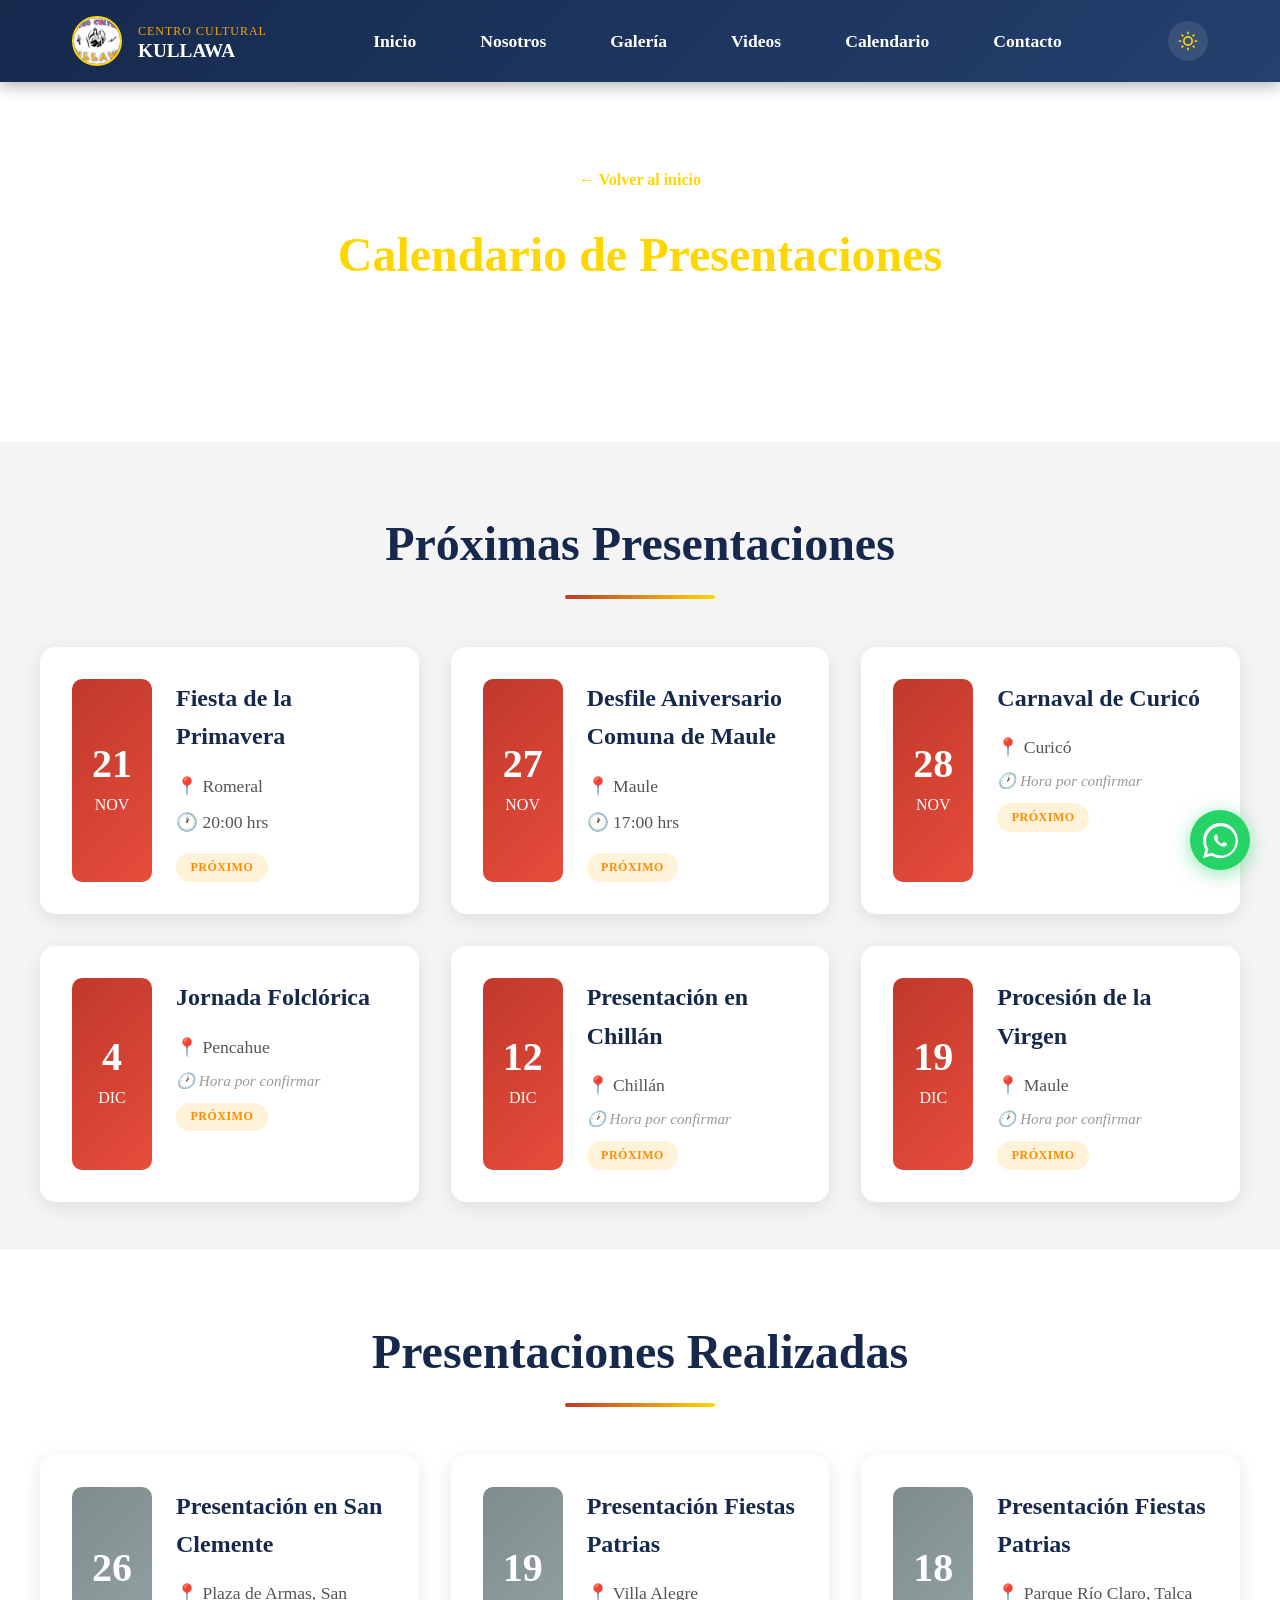
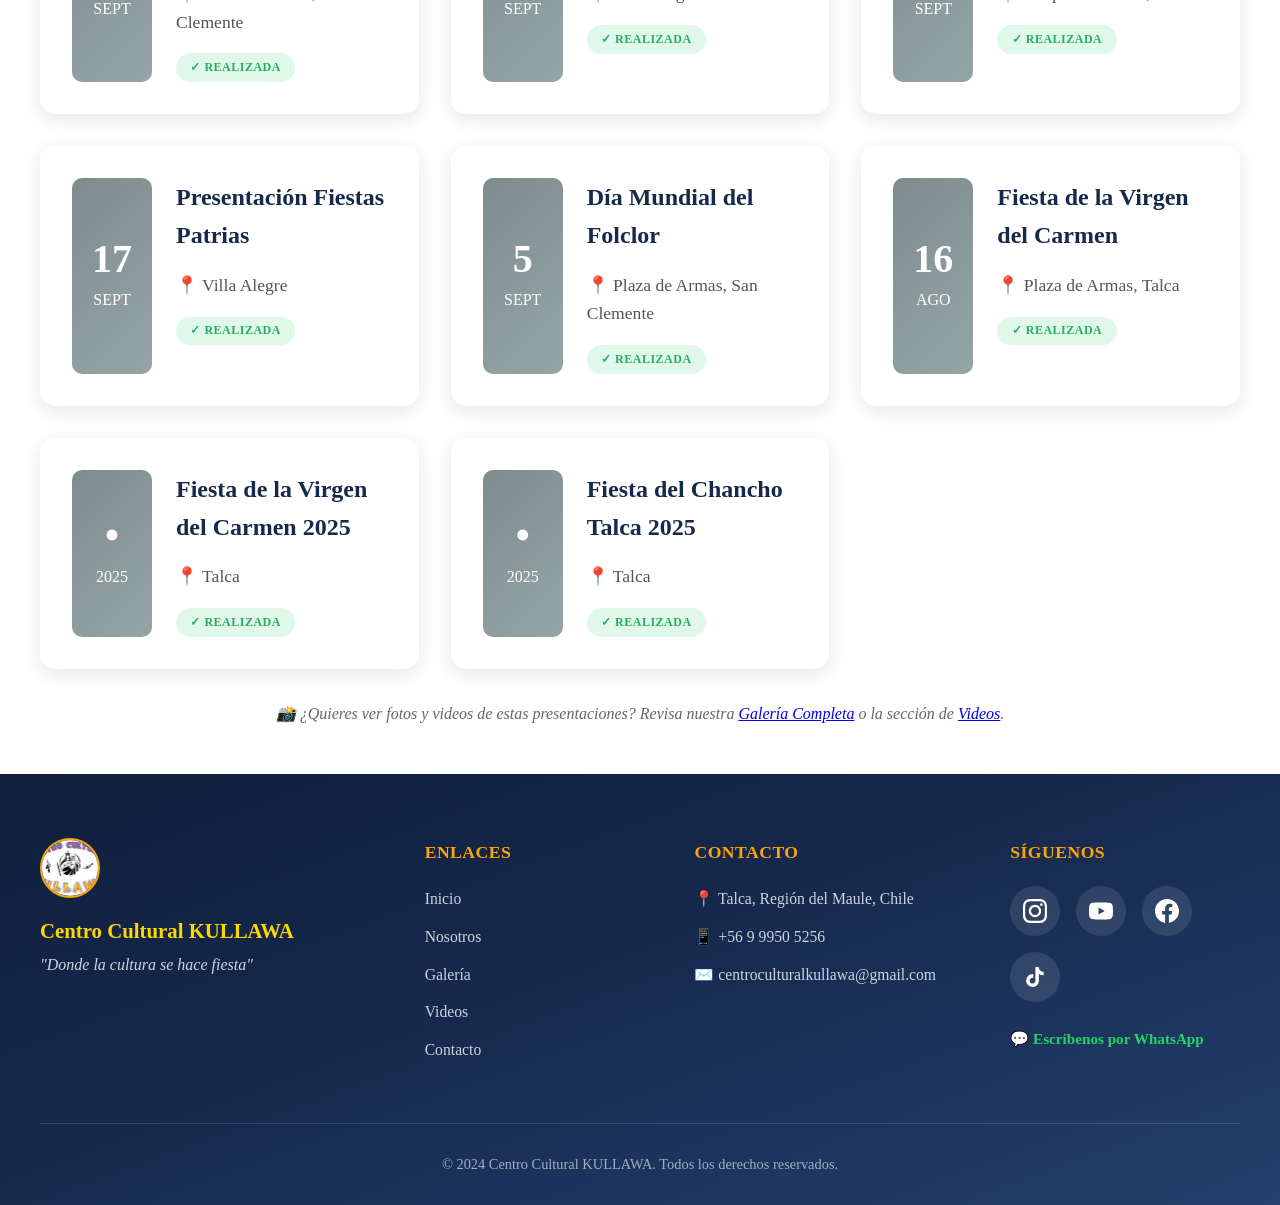
==== commit 08f0ffff: "Actualización fechas" ====
--- a/calendario.html
+++ b/calendario.html
@@ -60,11 +60,77 @@
                         <span class="mes">NOV</span>
                     </div>
                     <div class="evento-info">
-                        <h3>Presentación en Romeral</h3>
+                        <h3>Fiesta de la Primavera</h3>
                         <p class="evento-lugar">📍 Romeral</p>
-                        <p class="evento-hora">🕐 19:00 hrs</p>
-                        <span class="evento-badge proximo">Próximo</span>
-                        <div class="countdown" data-target="2026-11-21T19:00:00"></div>
+                        <p class="evento-hora">🕐 20:00 hrs</p>
+                        <span class="evento-badge proximo">Próximo</span>
+                        <div class="countdown" data-target="2026-11-21T20:00:00"></div>
+                    </div>
+                </div>
+
+                <div class="evento-card fade-in">
+                    <div class="evento-fecha">
+                        <span class="dia">27</span>
+                        <span class="mes">NOV</span>
+                    </div>
+                    <div class="evento-info">
+                        <h3>Desfile Aniversario Comuna de Maule</h3>
+                        <p class="evento-lugar">📍 Maule</p>
+                        <p class="evento-hora">🕐 17:00 hrs</p>
+                        <span class="evento-badge proximo">Próximo</span>
+                        <div class="countdown" data-target="2026-11-27T17:00:00"></div>
+                    </div>
+                </div>
+
+                <div class="evento-card fade-in">
+                    <div class="evento-fecha">
+                        <span class="dia">28</span>
+                        <span class="mes">NOV</span>
+                    </div>
+                    <div class="evento-info">
+                        <h3>Carnaval de Curicó</h3>
+                        <p class="evento-lugar">📍 Curicó</p>
+                        <p class="evento-tbd">🕐 Hora por confirmar</p>
+                        <span class="evento-badge proximo">Próximo</span>
+                    </div>
+                </div>
+
+                <div class="evento-card fade-in">
+                    <div class="evento-fecha">
+                        <span class="dia">4</span>
+                        <span class="mes">DIC</span>
+                    </div>
+                    <div class="evento-info">
+                        <h3>Jornada Folclórica</h3>
+                        <p class="evento-lugar">📍 Pencahue</p>
+                        <p class="evento-tbd">🕐 Hora por confirmar</p>
+                        <span class="evento-badge proximo">Próximo</span>
+                    </div>
+                </div>
+
+                <div class="evento-card fade-in">
+                    <div class="evento-fecha">
+                        <span class="dia">12</span>
+                        <span class="mes">DIC</span>
+                    </div>
+                    <div class="evento-info">
+                        <h3>Presentación en Chillán</h3>
+                        <p class="evento-lugar">📍 Chillán</p>
+                        <p class="evento-tbd">🕐 Hora por confirmar</p>
+                        <span class="evento-badge proximo">Próximo</span>
+                    </div>
+                </div>
+
+                <div class="evento-card fade-in">
+                    <div class="evento-fecha">
+                        <span class="dia">19</span>
+                        <span class="mes">DIC</span>
+                    </div>
+                    <div class="evento-info">
+                        <h3>Procesión de la Virgen</h3>
+                        <p class="evento-lugar">📍 Maule</p>
+                        <p class="evento-tbd">🕐 Hora por confirmar</p>
+                        <span class="evento-badge proximo">Próximo</span>
                     </div>
                 </div>
             </div>
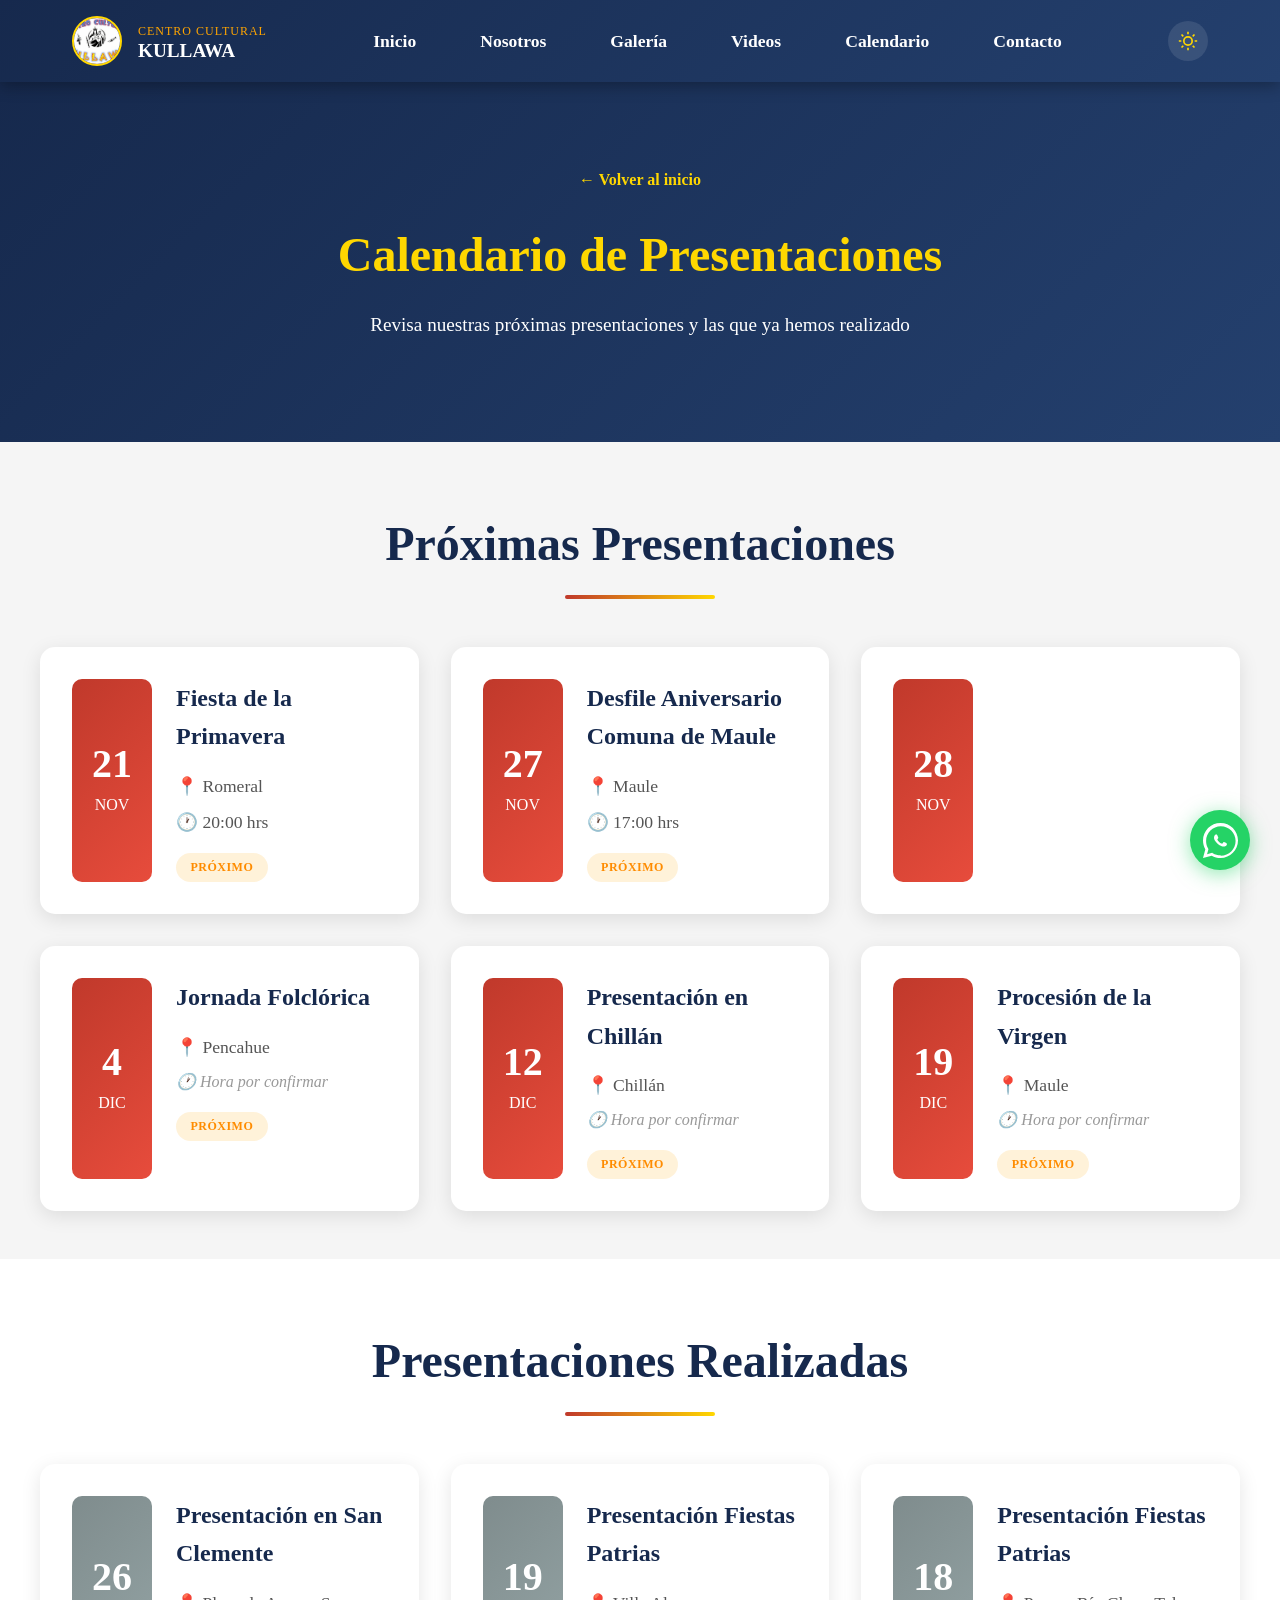
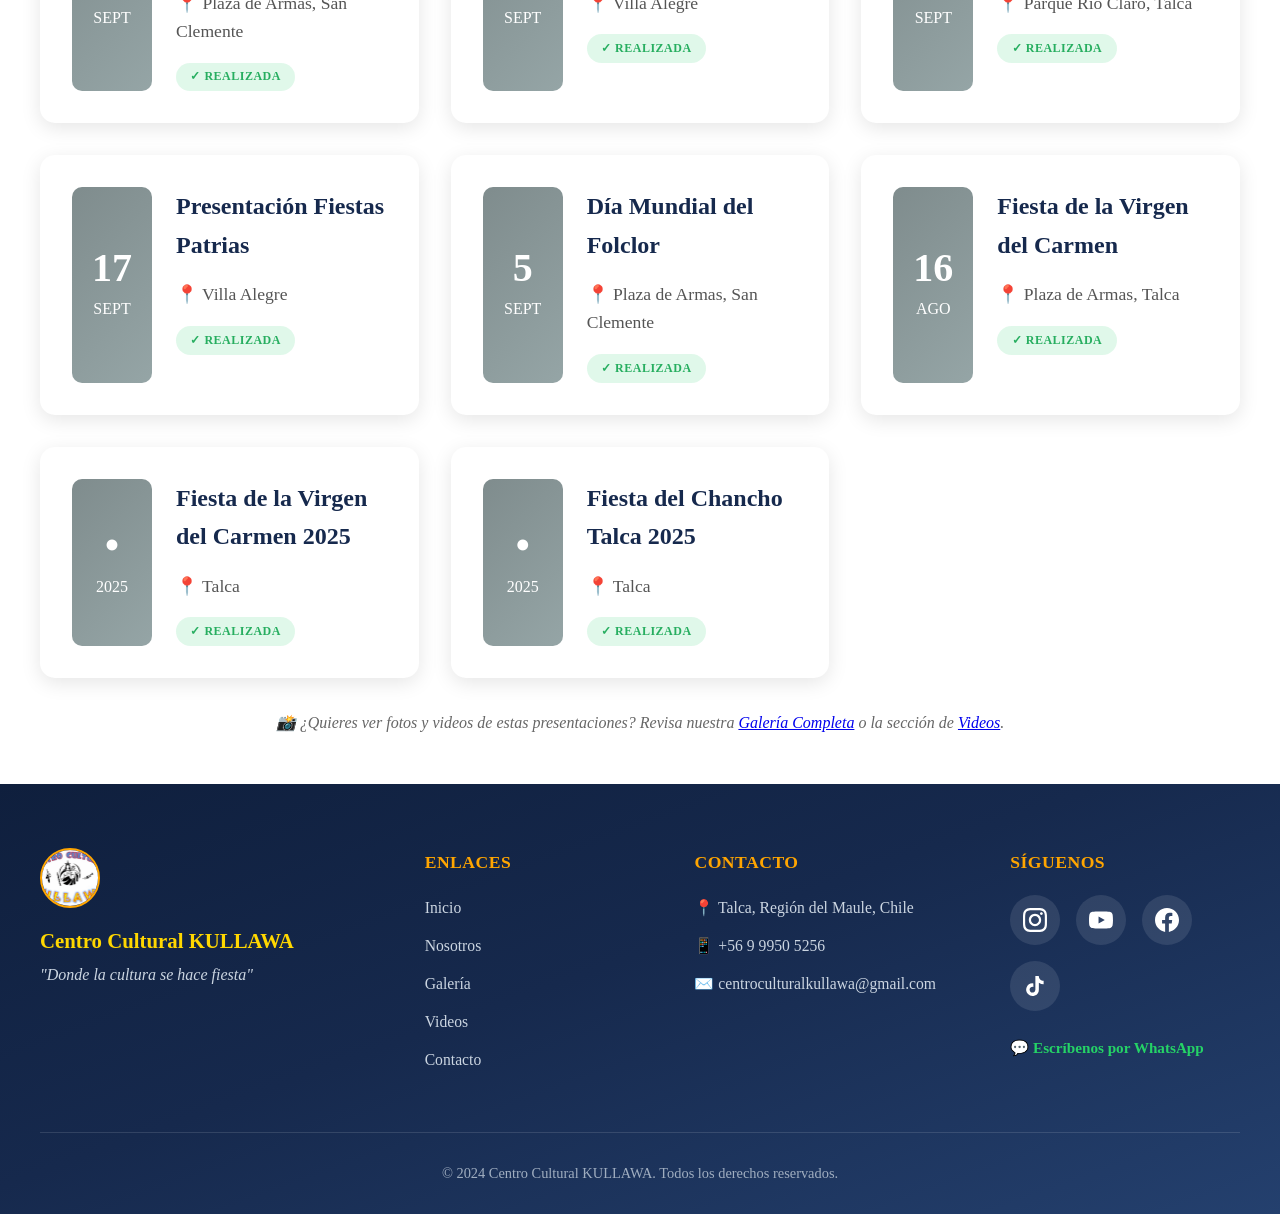
==== commit 8a11124c: "Fecha eliminada" ====
--- a/calendario.html
+++ b/calendario.html
@@ -86,12 +86,6 @@
                     <div class="evento-fecha">
                         <span class="dia">28</span>
                         <span class="mes">NOV</span>
-                    </div>
-                    <div class="evento-info">
-                        <h3>Carnaval de Curicó</h3>
-                        <p class="evento-lugar">📍 Curicó</p>
-                        <p class="evento-tbd">🕐 Hora por confirmar</p>
-                        <span class="evento-badge proximo">Próximo</span>
                     </div>
                 </div>
 
--- a/styles.css
+++ b/styles.css
@@ -14,6 +14,7 @@
 h1, h2, h3,
 .logo-text,
 .cta-button,
+.cta-secondary,
 .hero .subtitle {
     font-family: 'Cinzel', 'Georgia', serif;
 }
@@ -151,136 +152,172 @@
     display: block;
 }
 
-/* Hero / Banner Principal - degradado propio, sin foto de stock */
+/* =========================================================
+   HERO
+   ========================================================= */
 .hero {
     background:
-        radial-gradient(circle at 50% 22%, rgba(255, 215, 0, 0.14), transparent 55%),
-        repeating-linear-gradient(45deg, rgba(255,255,255,0.035) 0px, rgba(255,255,255,0.035) 2px, transparent 2px, transparent 22px),
-        repeating-linear-gradient(-45deg, rgba(255,215,0,0.02) 0px, rgba(255,215,0,0.02) 2px, transparent 2px, transparent 22px),
-        linear-gradient(160deg, #0F1F3D 0%, #16294D 45%, #24406E 100%) !important;
-    min-height: 130vh;
+        radial-gradient(ellipse at 78% 42%, rgba(255, 215, 0, 0.16), transparent 55%),
+        radial-gradient(ellipse at 8% 95%, rgba(192, 57, 43, 0.22), transparent 50%),
+        radial-gradient(ellipse at 96% 4%, rgba(108, 52, 131, 0.28), transparent 45%),
+        linear-gradient(160deg, #0B1832 0%, #16294D 50%, #1D3560 100%) !important;
+    min-height: calc(100vh - 80px);
     display: flex;
     flex-direction: column;
-    justify-content: flex-start;
+    justify-content: center;
     align-items: center;
-    text-align: center;
     color: white !important;
-    padding: 2rem;
-    padding-top: 8vh;
+    padding: 5rem 2rem 6.5rem;
     position: relative;
     z-index: 1;
     overflow: hidden;
 }
 
-.hero::before {
-    content: '';
+/* Franja de tejido andino (arriba) */
+.hero-band {
     position: absolute;
-    top: -10%;
-    left: 50%;
-    transform: translateX(-50%);
-    width: 700px;
-    height: 700px;
-    background: radial-gradient(circle, rgba(255,215,0,0.06) 0%, transparent 70%);
-    border-radius: 50%;
+    top: 0;
+    left: 0;
+    right: 0;
+    height: 16px;
+    z-index: 3;
+    background: url("data:image/svg+xml,%3Csvg xmlns='http://www.w3.org/2000/svg' width='40' height='16' viewBox='0 0 40 16'%3E%3Crect width='40' height='16' fill='%23C0392B'/%3E%3Cpolygon points='10,2 18,8 10,14 2,8' fill='%23FFD700'/%3E%3Cpolygon points='30,2 38,8 30,14 22,8' fill='%23FFFFFF'/%3E%3Crect x='18' y='6' width='4' height='4' fill='%2324406E'/%3E%3Crect x='38' y='6' width='2' height='4' fill='%2324406E'/%3E%3Crect x='0' y='6' width='2' height='4' fill='%2324406E'/%3E%3C/svg%3E") repeat-x;
+}
+
+/* Confeti de colores que sube */
+.hero-particles {
+    position: absolute;
+    inset: 0;
+    overflow: hidden;
     pointer-events: none;
     z-index: 0;
 }
 
-.hero-content {
-    max-width: 800px;
-    color: white !important;
+.hero-particles span {
+    position: absolute;
+    bottom: -20px;
+    left: var(--x);
+    width: var(--s);
+    height: var(--s);
+    background: var(--c);
+    border-radius: 2px;
+    opacity: 0;
+    animation: rise var(--t) linear var(--d) infinite;
+}
+
+@keyframes rise {
+    0%   { transform: translateY(0) rotate(0deg); opacity: 0; }
+    10%  { opacity: 0.8; }
+    90%  { opacity: 0.6; }
+    100% { transform: translateY(-110vh) rotate(360deg); opacity: 0; }
+}
+
+/* Layout 2 columnas */
+.hero-inner {
     position: relative;
     z-index: 2;
-}
-
-.hero-content h1,
-.hero-content p {
-    color: white !important;
-}
-
-/* Logo del Hero - RECTANGULAR */
-.hero-logo {
-    width: 320px;
-    max-width: 85%;
-    height: auto;
-    border-radius: 16px;
-    border: 4px solid #FFA500;
-    margin-bottom: 2rem;
-    box-shadow: 0 10px 40px rgba(255, 165, 0, 0.5);
-    animation: float 3s ease-in-out infinite;
-    object-fit: contain;
-    background: white;
-    padding: 12px;
-    display: block;
-    margin-left: auto;
-    margin-right: auto;
-}
-
-@keyframes float {
-    0%, 100% { 
-        transform: translateY(0);
-    }
-    50% { 
-        transform: translateY(-15px);
-    }
-}
-
-.hero h1 {
-    font-size: 4rem;
-    margin-bottom: 1rem;
-    text-shadow: 3px 3px 6px rgba(0,0,0,0.5);
-    color: #FFA500 !important;
-    letter-spacing: 2px;
-    position: relative;
-    z-index: 3;
-}
-
-.hero .subtitle {
-    font-size: 2rem;
-    margin-bottom: 1rem;
-    color: #FFFFFF !important;
-}
-
-.hero .eslogan {
-    font-size: 1.8rem;
-    font-style: italic;
-    color: #FFD700 !important;
-    text-shadow: 2px 2px 4px rgba(0,0,0,0.5);
-    margin-bottom: 2rem;
-}
-
-.hero p {
-    font-size: 1.3rem;
-    margin-bottom: 2rem;
-    color: #FFFFFF !important;
-}
-
-/* Wrapper del botón CTA */
-.cta-wrapper {
     width: 100%;
-    display: flex;
-    justify-content: center;
-    flex: 1;
-    align-items: flex-start;
-    padding-top: 2rem;
+    max-width: 1200px;
+    display: grid;
+    grid-template-columns: 1.15fr 0.85fr;
+    align-items: center;
+    gap: 3rem;
+}
+
+.hero-text {
     position: relative;
     z-index: 2;
+    text-align: left;
+}
+
+.hero-text > * {
+    opacity: 0;
+    animation: heroIn 0.8s ease forwards;
+}
+
+.hero-text > *:nth-child(1) { animation-delay: 0.1s; }
+.hero-text > *:nth-child(2) { animation-delay: 0.25s; }
+.hero-text > *:nth-child(3) { animation-delay: 0.4s; }
+.hero-text > *:nth-child(4) { animation-delay: 0.55s; }
+.hero-text > *:nth-child(5) { animation-delay: 0.7s; }
+.hero-text > *:nth-child(6) { animation-delay: 0.85s; }
+
+@keyframes heroIn {
+    from { opacity: 0; transform: translateY(25px); }
+    to   { opacity: 1; transform: translateY(0); }
+}
+
+.hero-kicker {
+    color: #FFD700;
+    font-size: 0.8rem;
+    letter-spacing: 3px;
+    text-transform: uppercase;
+    margin-bottom: 1rem;
+}
+
+.hero h1 {
+    font-size: clamp(3.5rem, 9vw, 6.5rem);
+    line-height: 1;
+    letter-spacing: 4px;
+    margin: 0 0 0.6rem;
+    background: linear-gradient(90deg, #FFD700 0%, #FFA500 45%, #FF6B4A 100%);
+    -webkit-background-clip: text;
+    background-clip: text;
+    -webkit-text-fill-color: transparent;
+    color: transparent;
+    filter: drop-shadow(0 4px 14px rgba(0, 0, 0, 0.45));
+}
+
+.hero .subtitle {
+    display: flex;
+    align-items: center;
+    gap: 1rem;
+    font-size: 1.5rem;
+    letter-spacing: 8px;
+    text-transform: uppercase;
+    color: #FFFFFF;
+    margin-bottom: 0.8rem;
+}
+
+.hero .subtitle::after {
+    content: '';
+    flex: 0 0 80px;
+    height: 2px;
+    background: linear-gradient(90deg, #FFD700, transparent);
+}
+
+.hero .eslogan {
+    font-size: clamp(1.2rem, 2.5vw, 1.7rem);
+    font-style: italic;
+    color: #FFD700;
+    margin-bottom: 1.2rem;
+}
+
+.hero .hero-desc {
+    color: #dbe4f3;
+    font-size: 1.05rem;
+    line-height: 1.8;
+    max-width: 540px;
+}
+
+.hero-buttons {
+    display: flex;
+    gap: 1rem;
+    flex-wrap: wrap;
+    margin-top: 2rem;
 }
 
 .cta-button {
     display: inline-block;
     background: linear-gradient(135deg, #FFD700, #FFA500);
     color: #16294D;
-    padding: 1rem 3rem;
+    padding: 1rem 2.5rem;
     border-radius: 50px;
     text-decoration: none;
     font-weight: bold;
-    font-size: 1.2rem;
+    font-size: 1.1rem;
     transition: all 0.3s;
     box-shadow: 0 5px 20px rgba(255, 165, 0, 0.4);
-    position: sticky;
-    top: 40vh;
-    z-index: 50;
 }
 
 .cta-button:hover {
@@ -289,46 +326,185 @@
     background: linear-gradient(135deg, #FFA500, #FF8C00);
 }
 
-.scroll-indicator {
+.cta-secondary {
+    display: inline-block;
+    border: 2px solid rgba(255, 215, 0, 0.7);
+    color: #FFD700;
+    padding: calc(1rem - 2px) 2rem;
+    border-radius: 50px;
+    text-decoration: none;
+    font-weight: bold;
+    font-size: 1.05rem;
+    transition: all 0.3s;
+}
+
+.cta-secondary:hover {
+    background: #FFD700;
+    color: #16294D;
+    transform: translateY(-3px);
+}
+
+/* Columna visual: logo + rayos de sol */
+.hero-visual {
+    position: relative;
+    display: flex;
+    justify-content: center;
+    align-items: center;
+}
+
+.hero-sun {
     position: absolute;
-    bottom: 30px;
-    animation: bounce 2s infinite;
-}
-
-.scroll-indicator span {
+    top: 50%;
+    left: 50%;
+    width: 1000px;
+    height: 1000px;
+    margin: -500px 0 0 -500px;
+    border-radius: 50%;
+    background: repeating-conic-gradient(from 0deg, rgba(255, 215, 0, 0.13) 0deg 5deg, transparent 5deg 15deg);
+    -webkit-mask-image: radial-gradient(circle, #000 0%, rgba(0, 0, 0, 0.6) 35%, transparent 68%);
+    mask-image: radial-gradient(circle, #000 0%, rgba(0, 0, 0, 0.6) 35%, transparent 68%);
+    animation: spin 120s linear infinite;
+    pointer-events: none;
+    z-index: 0;
+}
+
+@keyframes spin {
+    to { transform: rotate(360deg); }
+}
+
+.hero-logo-ring {
+    position: relative;
+    z-index: 2;
+    width: min(400px, 100%);
+    padding: 12px;
+    border-radius: 30px;
+    background: linear-gradient(135deg, #FFD700 0%, #E74C3C 35%, #8E44AD 70%, #2E86DE 100%);
+    box-shadow: 0 20px 60px rgba(0, 0, 0, 0.45), 0 0 80px rgba(255, 215, 0, 0.25);
+    animation: float 4s ease-in-out infinite;
+}
+
+@keyframes float {
+    0%, 100% { transform: translateY(0); }
+    50%      { transform: translateY(-14px); }
+}
+
+.hero-logo {
     display: block;
-    width: 30px;
-    height: 50px;
-    border: 2px solid #FFD700;
-    border-radius: 25px;
+    width: 100%;
+    height: auto;
+    background: #fff;
+    border-radius: 20px;
+    padding: 14px;
+    object-fit: contain;
+}
+
+/* Tarjeta "Próxima presentación" (se llena con JS) */
+.hero-next {
+    display: none;
     position: relative;
-}
-
-.scroll-indicator span::before {
-    content: '';
+    z-index: 2;
+    margin-top: 3.5rem;
+    background: rgba(255, 255, 255, 0.07);
+    -webkit-backdrop-filter: blur(10px);
+    backdrop-filter: blur(10px);
+    border: 1px solid rgba(255, 215, 0, 0.35);
+    border-radius: 18px;
+    padding: 1.1rem 1.8rem;
+    align-items: center;
+    justify-content: center;
+    gap: 1.5rem;
+    flex-wrap: wrap;
+    color: white;
+}
+
+.hero-next.show {
+    display: flex;
+}
+
+.hero-next-label {
+    font-size: 0.75rem;
+    text-transform: uppercase;
+    letter-spacing: 2px;
+    color: #FFD700;
+    font-weight: bold;
+}
+
+.hero-next-date {
+    background: linear-gradient(135deg, #C0392B, #E74C3C);
+    border-radius: 10px;
+    padding: 0.5rem 0.9rem;
+    text-align: center;
+    line-height: 1;
+}
+
+.hero-next-date .d {
+    display: block;
+    font-family: 'Cinzel', serif;
+    font-size: 1.6rem;
+    font-weight: bold;
+}
+
+.hero-next-date .m {
+    display: block;
+    font-size: 0.7rem;
+    letter-spacing: 1px;
+    margin-top: 0.25rem;
+}
+
+.hero-next-info {
+    display: flex;
+    flex-direction: column;
+    text-align: left;
+}
+
+.hero-next-info strong {
+    font-size: 1.05rem;
+}
+
+.hero-next-info span {
+    font-size: 0.9rem;
+    color: #cfd9ec;
+}
+
+.hero-next .countdown {
+    margin-top: 0;
+}
+
+.hero-next .countdown-unit {
+    background: rgba(255, 255, 255, 0.12);
+}
+
+.hero-next .countdown-today {
+    margin-top: 0;
+}
+
+/* Ola inferior */
+.hero-wave {
     position: absolute;
-    top: 10px;
-    left: 50%;
-    width: 6px;
-    height: 6px;
-    background: #FFD700;
-    border-radius: 50%;
-    transform: translateX(-50%);
-    animation: scroll 2s infinite;
-}
-
-@keyframes bounce {
-    0%, 20%, 50%, 80%, 100% { transform: translateY(0); }
-    40% { transform: translateY(-10px); }
-    60% { transform: translateY(-5px); }
-}
-
-@keyframes scroll {
-    0% { opacity: 1; top: 10px; }
-    100% { opacity: 0; top: 30px; }
-}
-
-/* Secciones con altura completa */
+    bottom: -1px;
+    left: 0;
+    width: 100%;
+    line-height: 0;
+    z-index: 2;
+}
+
+.hero-wave svg {
+    display: block;
+    width: 100%;
+    height: 70px;
+}
+
+.hero-wave path {
+    fill: #F5F5F5;
+}
+
+body.dark-mode .hero-wave path {
+    fill: #222;
+}
+
+/* =========================================================
+   SECCIONES
+   ========================================================= */
 section {
     min-height: 100vh;
     padding: 5rem 2rem;
@@ -778,6 +954,18 @@
     margin-top: 2rem;
 }
 
+.eventos-vacio {
+    grid-column: 1 / -1;
+    text-align: center;
+    font-size: 1.2rem;
+    color: #16294D;
+    padding: 2rem;
+}
+
+body.dark-mode .eventos-vacio {
+    color: #e0e0e0;
+}
+
 .evento-card {
     background: white;
     border-radius: 15px;
@@ -868,7 +1056,7 @@
     display: inline-block;
 }
 
-/* Calendario - evento pasado */
+/* Calendario - badges y evento pasado */
 .evento-badge {
     display: inline-block;
     font-size: 0.75rem;
@@ -901,11 +1089,11 @@
 .evento-tbd {
     color: #999;
     font-style: italic;
-    font-size: 0.95rem;
-    margin-top: 0.5rem;
-}
-
-/* Calendar CTA */
+    font-size: 1rem;
+    margin: 0.5rem 0;
+}
+
+/* Botón Calendario */
 .calendar-cta {
     text-align: center;
     margin-top: 2rem;
@@ -1006,8 +1194,8 @@
     color: #16294D;
 }
 
-/* Página Galería Completa / Calendario Completo (encabezado compartido) */
-.gallery-page-header {
+/* Encabezado de páginas internas (Galería / Calendario) */
+section.gallery-page-header {
     background: linear-gradient(135deg, #16294D, #24406E);
     min-height: 40vh;
     color: white;
@@ -1384,24 +1572,85 @@
     cursor: pointer;
 }
 
+/* Accesibilidad: respetar "reducir movimiento" */
+@media (prefers-reduced-motion: reduce) {
+    .hero-sun,
+    .hero-particles span,
+    .hero-logo-ring,
+    .whatsapp-float {
+        animation: none !important;
+    }
+
+    .hero-text > * {
+        opacity: 1;
+        animation: none;
+    }
+
+    body {
+        scroll-behavior: auto;
+    }
+}
+
 /* Responsive */
 @media (max-width: 768px) {
-    .hero-logo {
-        width: 220px;
-    }
-
-    .hero h1 {
-        font-size: 2.5rem;
+    /* Hero */
+    .hero {
+        min-height: auto;
+        padding: 3.5rem 1.2rem 6rem;
+    }
+
+    .hero-inner {
+        grid-template-columns: 1fr;
+        gap: 2rem;
+    }
+
+    .hero-visual {
+        order: -1;
+    }
+
+    .hero-text {
+        text-align: center;
+    }
+
+    .hero-logo-ring {
+        width: min(290px, 82%);
     }
 
     .hero .subtitle {
-        font-size: 1.5rem;
-    }
-
-    .hero .eslogan {
-        font-size: 1.3rem;
-    }
-
+        justify-content: center;
+        font-size: 1.2rem;
+        letter-spacing: 5px;
+    }
+
+    .hero .subtitle::after {
+        display: none;
+    }
+
+    .hero .hero-desc {
+        margin-left: auto;
+        margin-right: auto;
+    }
+
+    .hero-buttons {
+        justify-content: center;
+    }
+
+    .hero-sun {
+        width: 640px;
+        height: 640px;
+        margin: -320px 0 0 -320px;
+    }
+
+    .hero-next {
+        text-align: center;
+    }
+
+    .hero-next-info {
+        align-items: center;
+        text-align: center;
+    }
+
+    /* General */
     .about-content {
         grid-template-columns: 1fr;
     }
@@ -1485,7 +1734,7 @@
         height: 250px;
     }
 
-    /* Página galería responsive */
+    /* Páginas internas */
     .gallery-page-title {
         font-size: 2rem;
     }
@@ -1494,1479 +1743,4 @@
         font-size: 1rem;
         padding: 0 1rem;
     }
-}* {
-    margin: 0;
-    padding: 0;
-    box-sizing: border-box;
-}
-
-body {
-    font-family: 'Merriweather', 'Georgia', serif;
-    line-height: 1.6;
-    color: #333;
-    scroll-behavior: smooth;
-}
-
-h1, h2, h3,
-.logo-text,
-.cta-button,
-.hero .subtitle {
-    font-family: 'Cinzel', 'Georgia', serif;
-}
-
-/* Navegación */
-nav {
-    background: linear-gradient(135deg, #16294D, #24406E);
-    padding: 1rem 0;
-    position: sticky;
-    top: 0;
-    z-index: 100;
-    box-shadow: 0 4px 15px rgba(0,0,0,0.3);
-    transition: padding 0.3s;
-}
-
-nav.scrolled {
-    padding: 0.5rem 0;
-}
-
-nav.scrolled .logo-nav img {
-    width: 40px;
-    height: 40px;
-}
-
-.nav-container {
-    max-width: 1200px;
-    margin: 0 auto;
-    display: flex;
-    justify-content: space-between;
-    align-items: center;
-    padding: 0 2rem;
-    gap: 2rem;
-}
-
-.logo-nav {
-    display: flex;
-    align-items: center;
-    gap: 1rem;
-}
-
-.logo-nav img {
-    width: 50px;
-    height: 50px;
-    border-radius: 50%;
-    border: 2px solid #FFD700;
-    object-fit: cover;
-    background: white;
-}
-
-.logo-text-container {
-    display: flex;
-    flex-direction: column;
-}
-
-.logo-subtitle {
-    color: #FFA500;
-    font-size: 0.75rem;
-    font-weight: normal;
-    text-transform: uppercase;
-    letter-spacing: 1px;
-}
-
-.logo-text {
-    color: white;
-    font-weight: bold;
-    font-size: 1.2rem;
-    line-height: 1;
-}
-
-nav ul {
-    list-style: none;
-    display: flex;
-    gap: 2rem;
-}
-
-nav a {
-    color: white;
-    text-decoration: none;
-    font-weight: bold;
-    font-size: 1.1rem;
-    transition: all 0.3s;
-    padding: 0.5rem 1rem;
-    border-radius: 5px;
-}
-
-nav a:hover {
-    background-color: #FFD700;
-    color: #16294D;
-}
-
-nav a.active-link {
-    background-color: rgba(255, 165, 0, 0.25);
-    color: #FFA500;
-}
-
-/* Botón Toggle Tema */
-.theme-toggle {
-    background: rgba(255, 255, 255, 0.1);
-    border: none;
-    border-radius: 50%;
-    width: 40px;
-    height: 40px;
-    cursor: pointer;
-    display: flex;
-    align-items: center;
-    justify-content: center;
-    transition: all 0.3s;
-    flex-shrink: 0;
-}
-
-.theme-toggle:hover {
-    background: rgba(255, 255, 255, 0.2);
-    transform: rotate(20deg);
-}
-
-.theme-toggle svg {
-    width: 20px;
-    height: 20px;
-    color: #FFD700;
-}
-
-.sun-icon {
-    display: block;
-}
-
-.moon-icon {
-    display: none;
-}
-
-body.dark-mode .sun-icon {
-    display: none;
-}
-
-body.dark-mode .moon-icon {
-    display: block;
-}
-
-/* Hero / Banner Principal - degradado propio, sin foto de stock */
-.hero {
-    background:
-        radial-gradient(circle at 50% 22%, rgba(255, 215, 0, 0.12), transparent 55%),
-        linear-gradient(160deg, #0F1F3D 0%, #16294D 45%, #24406E 100%) !important;
-    min-height: 130vh;
-    display: flex;
-    flex-direction: column;
-    justify-content: flex-start;
-    align-items: center;
-    text-align: center;
-    color: white !important;
-    padding: 2rem;
-    padding-top: 8vh;
-    position: relative;
-    z-index: 1;
-}
-
-.hero-content {
-    max-width: 800px;
-    color: white !important;
-}
-
-.hero-content h1,
-.hero-content p {
-    color: white !important;
-}
-
-/* Logo del Hero - RECTANGULAR */
-.hero-logo {
-    width: 320px;
-    max-width: 85%;
-    height: auto;
-    border-radius: 16px;
-    border: 4px solid #FFA500;
-    margin-bottom: 2rem;
-    box-shadow: 0 10px 40px rgba(255, 165, 0, 0.5);
-    animation: float 3s ease-in-out infinite;
-    object-fit: contain;
-    background: white;
-    padding: 12px;
-    display: block;
-    margin-left: auto;
-    margin-right: auto;
-}
-
-@keyframes float {
-    0%, 100% { 
-        transform: translateY(0);
-    }
-    50% { 
-        transform: translateY(-15px);
-    }
-}
-
-.hero h1 {
-    font-size: 4rem;
-    margin-bottom: 1rem;
-    text-shadow: 3px 3px 6px rgba(0,0,0,0.5);
-    color: #FFA500 !important;
-    letter-spacing: 2px;
-    position: relative;
-    z-index: 3;
-}
-
-.hero .subtitle {
-    font-size: 2rem;
-    margin-bottom: 1rem;
-    color: #FFFFFF !important;
-}
-
-.hero .eslogan {
-    font-size: 1.8rem;
-    font-style: italic;
-    color: #FFD700 !important;
-    text-shadow: 2px 2px 4px rgba(0,0,0,0.5);
-    margin-bottom: 2rem;
-}
-
-.hero p {
-    font-size: 1.3rem;
-    margin-bottom: 2rem;
-    color: #FFFFFF !important;
-}
-
-/* Wrapper del botón CTA */
-.cta-wrapper {
-    width: 100%;
-    display: flex;
-    justify-content: center;
-    flex: 1;
-    align-items: flex-start;
-    padding-top: 2rem;
-}
-
-.cta-button {
-    display: inline-block;
-    background: linear-gradient(135deg, #FFD700, #FFA500);
-    color: #16294D;
-    padding: 1rem 3rem;
-    border-radius: 50px;
-    text-decoration: none;
-    font-weight: bold;
-    font-size: 1.2rem;
-    transition: all 0.3s;
-    box-shadow: 0 5px 20px rgba(255, 165, 0, 0.4);
-    position: sticky;
-    top: 40vh;
-    z-index: 50;
-}
-
-.cta-button:hover {
-    transform: translateY(-3px);
-    box-shadow: 0 8px 25px rgba(255, 165, 0, 0.6);
-    background: linear-gradient(135deg, #FFA500, #FF8C00);
-}
-
-.scroll-indicator {
-    position: absolute;
-    bottom: 30px;
-    animation: bounce 2s infinite;
-}
-
-.scroll-indicator span {
-    display: block;
-    width: 30px;
-    height: 50px;
-    border: 2px solid #FFD700;
-    border-radius: 25px;
-    position: relative;
-}
-
-.scroll-indicator span::before {
-    content: '';
-    position: absolute;
-    top: 10px;
-    left: 50%;
-    width: 6px;
-    height: 6px;
-    background: #FFD700;
-    border-radius: 50%;
-    transform: translateX(-50%);
-    animation: scroll 2s infinite;
-}
-
-@keyframes bounce {
-    0%, 20%, 50%, 80%, 100% { transform: translateY(0); }
-    40% { transform: translateY(-10px); }
-    60% { transform: translateY(-5px); }
-}
-
-@keyframes scroll {
-    0% { opacity: 1; top: 10px; }
-    100% { opacity: 0; top: 30px; }
-}
-
-/* Secciones con altura completa */
-section {
-    min-height: 100vh;
-    padding: 5rem 2rem;
-    display: flex;
-    flex-direction: column;
-    justify-content: center;
-    position: relative;
-    z-index: 2;
-}
-
-.section-content {
-    max-width: 1200px;
-    margin: 0 auto;
-    width: 100%;
-}
-
-section:nth-child(even) {
-    background: #FFFFFF;
-}
-
-section:nth-child(odd):not(.hero) {
-    background: #F5F5F5;
-}
-
-h2 {
-    font-size: 3rem;
-    color: #16294D;
-    margin-bottom: 3rem;
-    text-align: center;
-    position: relative;
-    padding-bottom: 1rem;
-    padding-top: 1rem;
-}
-
-h2::after {
-    content: '';
-    position: absolute;
-    bottom: 0;
-    left: 50%;
-    transform: translateX(-50%);
-    width: 150px;
-    height: 4px;
-    background: linear-gradient(90deg, #C0392B, #FFD700);
-    border-radius: 2px;
-}
-
-/* Sobre Nosotros */
-.about-content {
-    display: grid;
-    grid-template-columns: 1fr 1fr;
-    gap: 4rem;
-    align-items: center;
-}
-
-.about-text {
-    font-size: 1.2rem;
-    line-height: 2;
-    color: #16294D;
-}
-
-.about-text strong {
-    color: #C0392B;
-    font-size: 1.3rem;
-}
-
-.about-image {
-    width: 100%;
-    height: 500px;
-    object-fit: cover;
-    border-radius: 20px;
-    box-shadow: 0 10px 40px rgba(0,0,0,0.2);
-    border: 5px solid #FFD700;
-}
-
-/* Estadísticas */
-.stats-row {
-    display: flex;
-    justify-content: center;
-    gap: 4rem;
-    flex-wrap: wrap;
-    margin-top: 3rem;
-    padding-top: 2.5rem;
-    border-top: 2px solid rgba(0,0,0,0.08);
-}
-
-.stat-item {
-    text-align: center;
-}
-
-.stat-num {
-    display: block;
-    font-size: 2.8rem;
-    font-weight: bold;
-    color: #C0392B;
-    line-height: 1;
-}
-
-.stat-label {
-    display: block;
-    font-size: 0.9rem;
-    color: #555;
-    text-transform: uppercase;
-    letter-spacing: 0.5px;
-    margin-top: 0.5rem;
-}
-
-body.dark-mode .stats-row {
-    border-color: rgba(255,255,255,0.1);
-}
-
-body.dark-mode .stat-label {
-    color: #ccc;
-}
-
-/* Cuadros / Danzas */
-.cuadros-title {
-    text-align: center;
-    font-size: 1.8rem;
-    color: #16294D;
-    margin-top: 3rem;
-    margin-bottom: 2rem;
-}
-
-body.dark-mode .cuadros-title {
-    color: #FFA500;
-}
-
-.cuadros-grid {
-    display: grid;
-    grid-template-columns: repeat(auto-fit, minmax(240px, 1fr));
-    gap: 1.5rem;
-}
-
-.cuadro-card {
-    color: white;
-    border-radius: 15px;
-    padding: 1.8rem;
-    box-shadow: 0 8px 25px rgba(0,0,0,0.15);
-    transition: transform 0.3s, box-shadow 0.3s;
-}
-
-.cuadro-card:hover {
-    transform: translateY(-6px);
-    box-shadow: 0 12px 30px rgba(0,0,0,0.25);
-}
-
-.cuadro-card h3 {
-    margin-bottom: 0.6rem;
-    font-size: 1.3rem;
-}
-
-.cuadro-card p {
-    font-size: 0.95rem;
-    line-height: 1.5;
-    opacity: 0.95;
-    margin: 0;
-}
-
-.cuadro-1 { background: linear-gradient(135deg, #C0392B, #E74C3C); }
-.cuadro-2 { background: linear-gradient(135deg, #16294D, #24406E); }
-.cuadro-3 { background: linear-gradient(135deg, #FFD700, #FFA500); color: #16294D; }
-.cuadro-4 { background: linear-gradient(135deg, #6C3483, #8E44AD); }
-.cuadro-5 { background: linear-gradient(135deg, #148F77, #1ABC9C); }
-.cuadro-6 { background: linear-gradient(135deg, #B9770E, #E67E22); }
-.cuadro-7 { background: linear-gradient(135deg, #24406E, #16294D); }
-
-/* Galería */
-.gallery-grid {
-    display: grid;
-    grid-template-columns: repeat(auto-fit, minmax(350px, 1fr));
-    gap: 2rem;
-    margin-top: 2rem;
-}
-
-.gallery-item {
-    position: relative;
-    overflow: hidden;
-    border-radius: 15px;
-    box-shadow: 0 10px 30px rgba(0,0,0,0.2);
-    transition: transform 0.3s;
-    cursor: pointer;
-}
-
-.gallery-item:hover {
-    transform: scale(1.05);
-}
-
-.gallery-item img {
-    width: 100%;
-    height: 280px;
-    object-fit: cover;
-    display: block;
-}
-
-.gallery-caption {
-    padding: 1.1rem 1rem;
-    background: white;
-    text-align: center;
-}
-
-.gallery-caption h3 {
-    color: #16294D;
-    font-size: 1.05rem;
-    font-weight: 600;
-    margin: 0;
-    letter-spacing: 0.3px;
-}
-
-body.dark-mode .gallery-caption {
-    background: #2C2C2C;
-}
-
-body.dark-mode .gallery-caption h3 {
-    color: #FFA500;
-}
-
-.gallery-overlay {
-    position: absolute;
-    bottom: 0;
-    left: 0;
-    right: 0;
-    background: linear-gradient(transparent, rgba(22, 41, 77, 0.97));
-    padding: 1.5rem;
-    color: white;
-    transform: translateY(100%);
-    transition: transform 0.3s;
-}
-
-.gallery-overlay h3 {
-    color: #FFD700;
-    margin-bottom: 0.5rem;
-}
-
-.gallery-item:hover .gallery-overlay {
-    transform: translateY(0);
-}
-
-/* Footer */
-footer {
-    background: linear-gradient(160deg, #0F1F3D, #16294D 45%, #24406E);
-    color: white;
-    padding: 4rem 2rem 0;
-}
-
-.footer-content {
-    max-width: 1200px;
-    margin: 0 auto;
-    display: grid;
-    grid-template-columns: 1.5fr 1fr 1.2fr 1fr;
-    gap: 2.5rem;
-    padding-bottom: 3rem;
-    border-bottom: 1px solid rgba(255, 255, 255, 0.12);
-    text-align: left;
-}
-
-.footer-col h4 {
-    color: #FFA500;
-    font-size: 1.1rem;
-    margin-bottom: 1.2rem;
-    text-transform: uppercase;
-    letter-spacing: 0.5px;
-}
-
-.footer-brand {
-    display: flex;
-    flex-direction: column;
-    align-items: flex-start;
-}
-
-.footer-logo {
-    width: 60px;
-    height: 60px;
-    border-radius: 50%;
-    border: 2px solid #FFA500;
-    background: white;
-    object-fit: cover;
-    margin-bottom: 1rem;
-}
-
-.footer-brand .footer-highlight {
-    color: #FFD700;
-    font-weight: bold;
-    font-size: 1.3rem;
-    margin: 0 0 0.3rem;
-}
-
-.footer-eslogan {
-    color: #cbd5e1;
-    font-style: italic;
-    margin: 0;
-}
-
-.footer-links,
-.footer-contact {
-    list-style: none;
-}
-
-.footer-links li,
-.footer-contact li {
-    margin-bottom: 0.8rem;
-    color: #cbd5e1;
-    font-size: 0.98rem;
-}
-
-.footer-links a {
-    color: #cbd5e1;
-    text-decoration: none;
-    transition: color 0.3s;
-}
-
-.footer-links a:hover {
-    color: #FFA500;
-}
-
-.footer-col .social-icons {
-    justify-content: flex-start;
-    gap: 1rem;
-    margin-bottom: 1.5rem;
-}
-
-.footer-whatsapp-link {
-    display: inline-block;
-    color: #25D366;
-    text-decoration: none;
-    font-weight: bold;
-    font-size: 0.95rem;
-    transition: color 0.3s;
-}
-
-.footer-whatsapp-link:hover {
-    color: #FFA500;
-}
-
-.footer-bottom {
-    max-width: 1200px;
-    margin: 0 auto;
-    padding: 1.5rem 0;
-    text-align: center;
-}
-
-.footer-bottom p {
-    margin: 0.3rem 0;
-    font-size: 0.9rem;
-    color: #a0aec0;
-}
-
-.social-icons {
-    display: flex;
-    justify-content: center;
-    gap: 2rem;
-    flex-wrap: wrap;
-}
-
-.social-icons a {
-    display: flex;
-    align-items: center;
-    justify-content: center;
-    width: 50px;
-    height: 50px;
-    background: rgba(255, 255, 255, 0.1);
-    border-radius: 50%;
-    transition: all 0.3s;
-    border: 2px solid transparent;
-}
-
-.social-icons a:hover {
-    background: #FFD700;
-    transform: translateY(-5px) scale(1.1);
-    border-color: #FFD700;
-}
-
-.social-icons svg {
-    width: 24px;
-    height: 24px;
-    color: white;
-    transition: color 0.3s;
-}
-
-.social-icons a:hover svg {
-    color: #16294D;
-}
-
-/* Videos */
-.videos-intro {
-    text-align: center;
-    margin-bottom: 3rem;
-}
-
-.videos-intro p {
-    font-size: 1.2rem;
-    color: #16294D;
-}
-
-.videos-grid {
-    display: grid;
-    grid-template-columns: repeat(auto-fit, minmax(400px, 1fr));
-    gap: 2rem;
-    margin-top: 2rem;
-}
-
-.video-item {
-    background: white;
-    border-radius: 15px;
-    overflow: hidden;
-    box-shadow: 0 10px 30px rgba(0,0,0,0.15);
-    transition: transform 0.3s;
-}
-
-.video-item:hover {
-    transform: translateY(-5px);
-}
-
-.video-container {
-    position: relative;
-    padding-bottom: 56.25%;
-    height: 0;
-    overflow: hidden;
-    background: #16294D;
-}
-
-.video-container iframe {
-    position: absolute;
-    top: 0;
-    left: 0;
-    width: 100%;
-    height: 100%;
-}
-
-.video-info {
-    padding: 1.5rem;
-}
-
-.video-info h3 {
-    color: #16294D;
-    margin-bottom: 0.5rem;
-}
-
-.video-info p {
-    color: #555;
-}
-
-/* Próximas Presentaciones */
-.eventos-grid {
-    display: grid;
-    grid-template-columns: repeat(auto-fit, minmax(300px, 1fr));
-    gap: 2rem;
-    margin-top: 2rem;
-}
-
-.evento-card {
-    background: white;
-    border-radius: 15px;
-    padding: 2rem;
-    box-shadow: 0 5px 20px rgba(0,0,0,0.1);
-    display: flex;
-    gap: 1.5rem;
-    transition: transform 0.3s, box-shadow 0.3s;
-}
-
-.evento-card:hover {
-    transform: translateY(-5px);
-    box-shadow: 0 8px 30px rgba(0,0,0,0.15);
-}
-
-.evento-fecha {
-    background: linear-gradient(135deg, #C0392B, #E74C3C);
-    color: white;
-    border-radius: 10px;
-    padding: 1rem;
-    text-align: center;
-    min-width: 80px;
-    display: flex;
-    flex-direction: column;
-    justify-content: center;
-}
-
-.evento-fecha .dia {
-    font-size: 2.5rem;
-    font-weight: bold;
-    line-height: 1;
-}
-
-.evento-fecha .mes {
-    font-size: 1rem;
-    text-transform: uppercase;
-    margin-top: 0.5rem;
-}
-
-.evento-info h3 {
-    color: #16294D;
-    margin-bottom: 1rem;
-    font-size: 1.5rem;
-}
-
-.evento-lugar,
-.evento-hora {
-    color: #555;
-    margin: 0.5rem 0;
-    font-size: 1.1rem;
-}
-
-.countdown {
-    margin-top: 1rem;
-    display: flex;
-    gap: 0.8rem;
-}
-
-.countdown-unit {
-    background: #16294D;
-    color: white;
-    border-radius: 8px;
-    padding: 0.5rem 0.8rem;
-    text-align: center;
-    min-width: 55px;
-}
-
-.countdown-unit .num {
-    display: block;
-    font-size: 1.4rem;
-    font-weight: bold;
-    color: #FFD700;
-}
-
-.countdown-unit .label {
-    display: block;
-    font-size: 0.7rem;
-    text-transform: uppercase;
-}
-
-.countdown-today {
-    margin-top: 1rem;
-    background: linear-gradient(135deg, #C0392B, #E74C3C);
-    color: white;
-    padding: 0.6rem 1.2rem;
-    border-radius: 25px;
-    font-weight: bold;
-    display: inline-block;
-}
-
-/* Calendario - evento pasado */
-.evento-badge {
-    display: inline-block;
-    font-size: 0.75rem;
-    font-weight: bold;
-    padding: 0.3rem 0.9rem;
-    border-radius: 20px;
-    text-transform: uppercase;
-    letter-spacing: 0.5px;
-    margin-top: 0.6rem;
-}
-
-.evento-badge.proximo {
-    background: rgba(255, 165, 0, 0.15);
-    color: #FF8C00;
-}
-
-.evento-badge.realizado {
-    background: rgba(46, 204, 113, 0.15);
-    color: #27AE60;
-}
-
-.evento-card.pasado {
-    opacity: 0.75;
-}
-
-.evento-card.pasado .evento-fecha {
-    background: linear-gradient(135deg, #7F8C8D, #95A5A6);
-}
-
-.evento-tbd {
-    color: #999;
-    font-style: italic;
-    font-size: 0.95rem;
-    margin-top: 0.5rem;
-}
-
-/* Calendar CTA */
-.calendar-cta {
-    text-align: center;
-    margin-top: 2rem;
-}
-
-.calendar-full-btn {
-    display: inline-block;
-    background: linear-gradient(135deg, #16294D, #24406E);
-    color: white;
-    padding: 1rem 2.5rem;
-    border-radius: 50px;
-    text-decoration: none;
-    font-weight: bold;
-    transition: all 0.3s;
-    box-shadow: 0 5px 20px rgba(22, 41, 77, 0.3);
-}
-
-.calendar-full-btn:hover {
-    transform: translateY(-3px);
-    background: linear-gradient(135deg, #FFD700, #FFA500);
-    color: #16294D;
-}
-
-/* Compartir */
-.share-block {
-    margin-top: 3rem;
-    text-align: center;
-}
-
-.share-block p {
-    color: #16294D;
-    margin-bottom: 1rem;
-    font-weight: bold;
-}
-
-.share-icons {
-    display: flex;
-    justify-content: center;
-    gap: 1rem;
-}
-
-.share-icons a {
-    width: 45px;
-    height: 45px;
-    border-radius: 50%;
-    display: flex;
-    align-items: center;
-    justify-content: center;
-    transition: transform 0.3s;
-}
-
-.share-icons a:hover {
-    transform: translateY(-4px);
-}
-
-.share-icons svg {
-    width: 22px;
-    height: 22px;
-}
-
-.share-whatsapp {
-    background: #25D366;
-}
-
-.share-facebook {
-    background: #1877F2;
-}
-
-.share-instagram {
-    background: #E4405F;
-}
-
-.share-tiktok {
-    background: #000000;
-}
-
-/* Botón Ver Galería Completa */
-.gallery-cta {
-    text-align: center;
-    margin-top: 2.5rem;
-}
-
-.gallery-full-btn {
-    display: inline-block;
-    background: linear-gradient(135deg, #16294D, #24406E);
-    color: white;
-    padding: 1rem 2.5rem;
-    border-radius: 50px;
-    text-decoration: none;
-    font-weight: bold;
-    transition: all 0.3s;
-    box-shadow: 0 5px 20px rgba(22, 41, 77, 0.3);
-}
-
-.gallery-full-btn:hover {
-    transform: translateY(-3px);
-    background: linear-gradient(135deg, #FFD700, #FFA500);
-    color: #16294D;
-}
-
-/* Página Galería Completa / Calendario Completo (encabezado compartido) */
-.gallery-page-header {
-    background: linear-gradient(135deg, #16294D, #24406E);
-    min-height: 40vh;
-    color: white;
-    text-align: center;
-    justify-content: center;
-    padding-top: 4rem;
-}
-
-.back-home-link {
-    color: #FFD700;
-    text-decoration: none;
-    font-weight: bold;
-    display: inline-block;
-    margin-bottom: 1.5rem;
-    transition: color 0.3s;
-}
-
-.back-home-link:hover {
-    color: #FFA500;
-}
-
-.gallery-page-title {
-    font-size: 3rem;
-    color: #FFD700;
-    margin-bottom: 1rem;
-}
-
-.gallery-page-subtitle {
-    font-size: 1.2rem;
-    color: white;
-    max-width: 600px;
-    margin: 0 auto;
-}
-
-.gallery-category {
-    min-height: auto;
-    padding: 3rem 2rem;
-}
-
-.gallery-note {
-    text-align: center;
-    margin-top: 2rem;
-    color: #666;
-    font-style: italic;
-}
-
-body.dark-mode .gallery-note {
-    color: #aaa;
-}
-
-/* Formulario de Contacto */
-.contact-container {
-    max-width: 700px;
-    margin: 0 auto;
-}
-
-.contact-intro {
-    text-align: center;
-    margin-bottom: 3rem;
-    font-size: 1.2rem;
-    color: #16294D;
-}
-
-.form-group {
-    margin-bottom: 2rem;
-}
-
-.form-group label {
-    display: block;
-    margin-bottom: 0.8rem;
-    color: #16294D;
-    font-weight: bold;
-    font-size: 1.1rem;
-}
-
-.form-group input,
-.form-group textarea {
-    width: 100%;
-    padding: 1rem;
-    border: 3px solid #16294D;
-    border-radius: 10px;
-    font-size: 1rem;
-    font-family: inherit;
-    transition: all 0.3s;
-}
-
-.form-group input:focus,
-.form-group textarea:focus {
-    outline: none;
-    border-color: #FFD700;
-    box-shadow: 0 0 15px rgba(255, 215, 0, 0.3);
-}
-
-.form-group textarea {
-    resize: vertical;
-    min-height: 200px;
-}
-
-.submit-btn {
-    background: linear-gradient(135deg, #C0392B, #E74C3C);
-    color: white;
-    padding: 1.2rem 4rem;
-    border: none;
-    border-radius: 50px;
-    font-size: 1.2rem;
-    font-weight: bold;
-    cursor: pointer;
-    transition: all 0.3s;
-    width: 100%;
-    box-shadow: 0 5px 20px rgba(192, 57, 43, 0.4);
-}
-
-.submit-btn:hover {
-    transform: translateY(-3px);
-    box-shadow: 0 8px 25px rgba(192, 57, 43, 0.6);
-    background: linear-gradient(135deg, #FFD700, #FFA500);
-    color: #16294D;
-}
-
-/* Botón WhatsApp Flotante */
-.whatsapp-float {
-    position: fixed;
-    bottom: 30px;
-    right: 30px;
-    background: #25D366;
-    width: 60px;
-    height: 60px;
-    border-radius: 50%;
-    display: flex;
-    align-items: center;
-    justify-content: center;
-    box-shadow: 0 4px 20px rgba(37, 211, 102, 0.5);
-    z-index: 999;
-    transition: all 0.3s;
-    animation: pulse-whatsapp 2s infinite;
-}
-
-.whatsapp-float:hover {
-    transform: scale(1.1);
-    box-shadow: 0 6px 25px rgba(37, 211, 102, 0.7);
-}
-
-.whatsapp-float svg {
-    width: 35px;
-    height: 35px;
-}
-
-@keyframes pulse-whatsapp {
-    0% { box-shadow: 0 4px 20px rgba(37, 211, 102, 0.5); }
-    50% { box-shadow: 0 4px 30px rgba(37, 211, 102, 0.8); }
-    100% { box-shadow: 0 4px 20px rgba(37, 211, 102, 0.5); }
-}
-
-/* Botón Volver Arriba */
-.back-to-top {
-    position: fixed;
-    bottom: 30px;
-    right: 100px;
-    background: linear-gradient(135deg, #FFD700, #FFA500);
-    color: #16294D;
-    width: 60px;
-    height: 60px;
-    border-radius: 50%;
-    border: none;
-    display: flex;
-    align-items: center;
-    justify-content: center;
-    box-shadow: 0 4px 20px rgba(255, 165, 0, 0.5);
-    z-index: 999;
-    cursor: pointer;
-    transition: all 0.3s;
-    opacity: 0;
-    visibility: hidden;
-    transform: translateY(20px);
-}
-
-.back-to-top.visible {
-    opacity: 1;
-    visibility: visible;
-    transform: translateY(0);
-}
-
-.back-to-top:hover {
-    transform: translateY(-5px) scale(1.1);
-    box-shadow: 0 6px 25px rgba(255, 165, 0, 0.7);
-}
-
-.back-to-top svg {
-    width: 26px;
-    height: 26px;
-}
-
-/* Lightbox de Galería */
-.lightbox {
-    display: none;
-    position: fixed;
-    top: 0;
-    left: 0;
-    width: 100%;
-    height: 100%;
-    background: rgba(0, 0, 0, 0.9);
-    z-index: 2000;
-    align-items: center;
-    justify-content: center;
-    padding: 2rem;
-}
-
-.lightbox.active {
-    display: flex;
-}
-
-.lightbox img {
-    max-width: 90%;
-    max-height: 85vh;
-    border-radius: 10px;
-    box-shadow: 0 10px 50px rgba(0,0,0,0.5);
-}
-
-.lightbox-close {
-    position: absolute;
-    top: 20px;
-    right: 30px;
-    background: rgba(255, 255, 255, 0.1);
-    border: 2px solid #FFD700;
-    color: white;
-    width: 45px;
-    height: 45px;
-    border-radius: 50%;
-    font-size: 1.8rem;
-    cursor: pointer;
-    display: flex;
-    align-items: center;
-    justify-content: center;
-    transition: all 0.3s;
-}
-
-.lightbox-close:hover {
-    background: #FFD700;
-    color: #16294D;
-}
-
-/* Mapa Google */
-.map-container {
-    margin-top: 3rem;
-    border-radius: 15px;
-    overflow: hidden;
-    box-shadow: 0 10px 30px rgba(0,0,0,0.15);
-}
-
-.map-container iframe {
-    width: 100%;
-    height: 350px;
-    border: 0;
-    display: block;
-}
-
-/* Aviso de Cookies */
-.cookie-banner {
-    position: fixed;
-    bottom: -200px;
-    left: 0;
-    right: 0;
-    background: #16294D;
-    color: white;
-    padding: 1.5rem 2rem;
-    display: flex;
-    flex-wrap: wrap;
-    align-items: center;
-    justify-content: center;
-    gap: 1.5rem;
-    z-index: 2000;
-    box-shadow: 0 -4px 20px rgba(0,0,0,0.3);
-    transition: bottom 0.5s;
-}
-
-.cookie-banner.visible {
-    bottom: 0;
-}
-
-.cookie-banner p {
-    margin: 0;
-    max-width: 600px;
-    text-align: center;
-    font-size: 0.95rem;
-}
-
-.cookie-accept-btn {
-    background: linear-gradient(135deg, #FFD700, #FFA500);
-    color: #16294D;
-    border: none;
-    padding: 0.7rem 2rem;
-    border-radius: 25px;
-    font-weight: bold;
-    cursor: pointer;
-    transition: all 0.3s;
-    white-space: nowrap;
-}
-
-.cookie-accept-btn:hover {
-    transform: translateY(-2px);
-}
-
-/* Animación de entrada */
-.fade-in {
-    opacity: 0;
-    transform: translateY(50px);
-    transition: opacity 0.8s, transform 0.8s;
-}
-
-.fade-in.visible {
-    opacity: 1;
-    transform: translateY(0);
-}
-
-/* Modo Oscuro */
-body.dark-mode {
-    background: #1a1a1a;
-    color: #e0e0e0;
-}
-
-body.dark-mode section:nth-child(even) {
-    background: #2C2C2C;
-}
-
-body.dark-mode section:nth-child(odd):not(.hero) {
-    background: #222;
-}
-
-body.dark-mode h2 {
-    color: #FFA500;
-}
-
-body.dark-mode .about-text,
-body.dark-mode .contact-intro,
-body.dark-mode .videos-intro p {
-    color: #e0e0e0;
-}
-
-body.dark-mode .gallery-item,
-body.dark-mode .video-item,
-body.dark-mode .evento-card {
-    background: #2C2C2C;
-}
-
-body.dark-mode .form-group input,
-body.dark-mode .form-group textarea {
-    background: #2C2C2C;
-    color: #e0e0e0;
-    border-color: #555;
-}
-
-body.dark-mode .form-group label {
-    color: #FFA500;
-}
-
-body.dark-mode .evento-info h3,
-body.dark-mode .video-info h3 {
-    color: #FFD700;
-}
-
-body.dark-mode .evento-lugar,
-body.dark-mode .evento-hora,
-body.dark-mode .video-info p {
-    color: #ccc;
-}
-
-/* Menu hamburguesa para móvil */
-.menu-toggle {
-    display: none;
-    background: none;
-    border: none;
-    color: white;
-    font-size: 1.5rem;
-    cursor: pointer;
-}
-
-/* Responsive */
-@media (max-width: 768px) {
-    .hero-logo {
-        width: 220px;
-    }
-
-    .hero h1 {
-        font-size: 2.5rem;
-    }
-
-    .hero .subtitle {
-        font-size: 1.5rem;
-    }
-
-    .hero .eslogan {
-        font-size: 1.3rem;
-    }
-
-    .about-content {
-        grid-template-columns: 1fr;
-    }
-
-    .nav-container {
-        flex-wrap: wrap;
-    }
-
-    .menu-toggle {
-        display: block;
-        order: 2;
-    }
-
-    .theme-toggle {
-        order: 3;
-    }
-
-    nav ul {
-        display: none;
-        width: 100%;
-        order: 4;
-        flex-direction: column;
-        gap: 0.5rem;
-        padding: 1rem 0;
-    }
-
-    nav ul.active {
-        display: flex;
-    }
-
-    .videos-grid,
-    .gallery-grid {
-        grid-template-columns: 1fr;
-    }
-
-    h2 {
-        font-size: 2rem;
-    }
-
-    section {
-        min-height: auto;
-        padding: 3rem 1rem;
-    }
-
-    .whatsapp-float {
-        bottom: 20px;
-        right: 20px;
-        width: 55px;
-        height: 55px;
-    }
-
-    .back-to-top {
-        bottom: 85px;
-        right: 20px;
-        width: 50px;
-        height: 50px;
-    }
-
-    /* Footer responsive */
-    .footer-content {
-        grid-template-columns: 1fr;
-        gap: 2.5rem;
-        text-align: center;
-    }
-
-    .footer-brand {
-        align-items: center;
-    }
-
-    .footer-col .social-icons {
-        justify-content: center;
-    }
-
-    .footer-links,
-    .footer-contact {
-        padding: 0;
-    }
-
-    /* Mapa responsive */
-    .map-container iframe {
-        height: 250px;
-    }
-
-    /* Página galería responsive */
-    .gallery-page-title {
-        font-size: 2rem;
-    }
-
-    .gallery-page-subtitle {
-        font-size: 1rem;
-        padding: 0 1rem;
-    }
-}
+}
